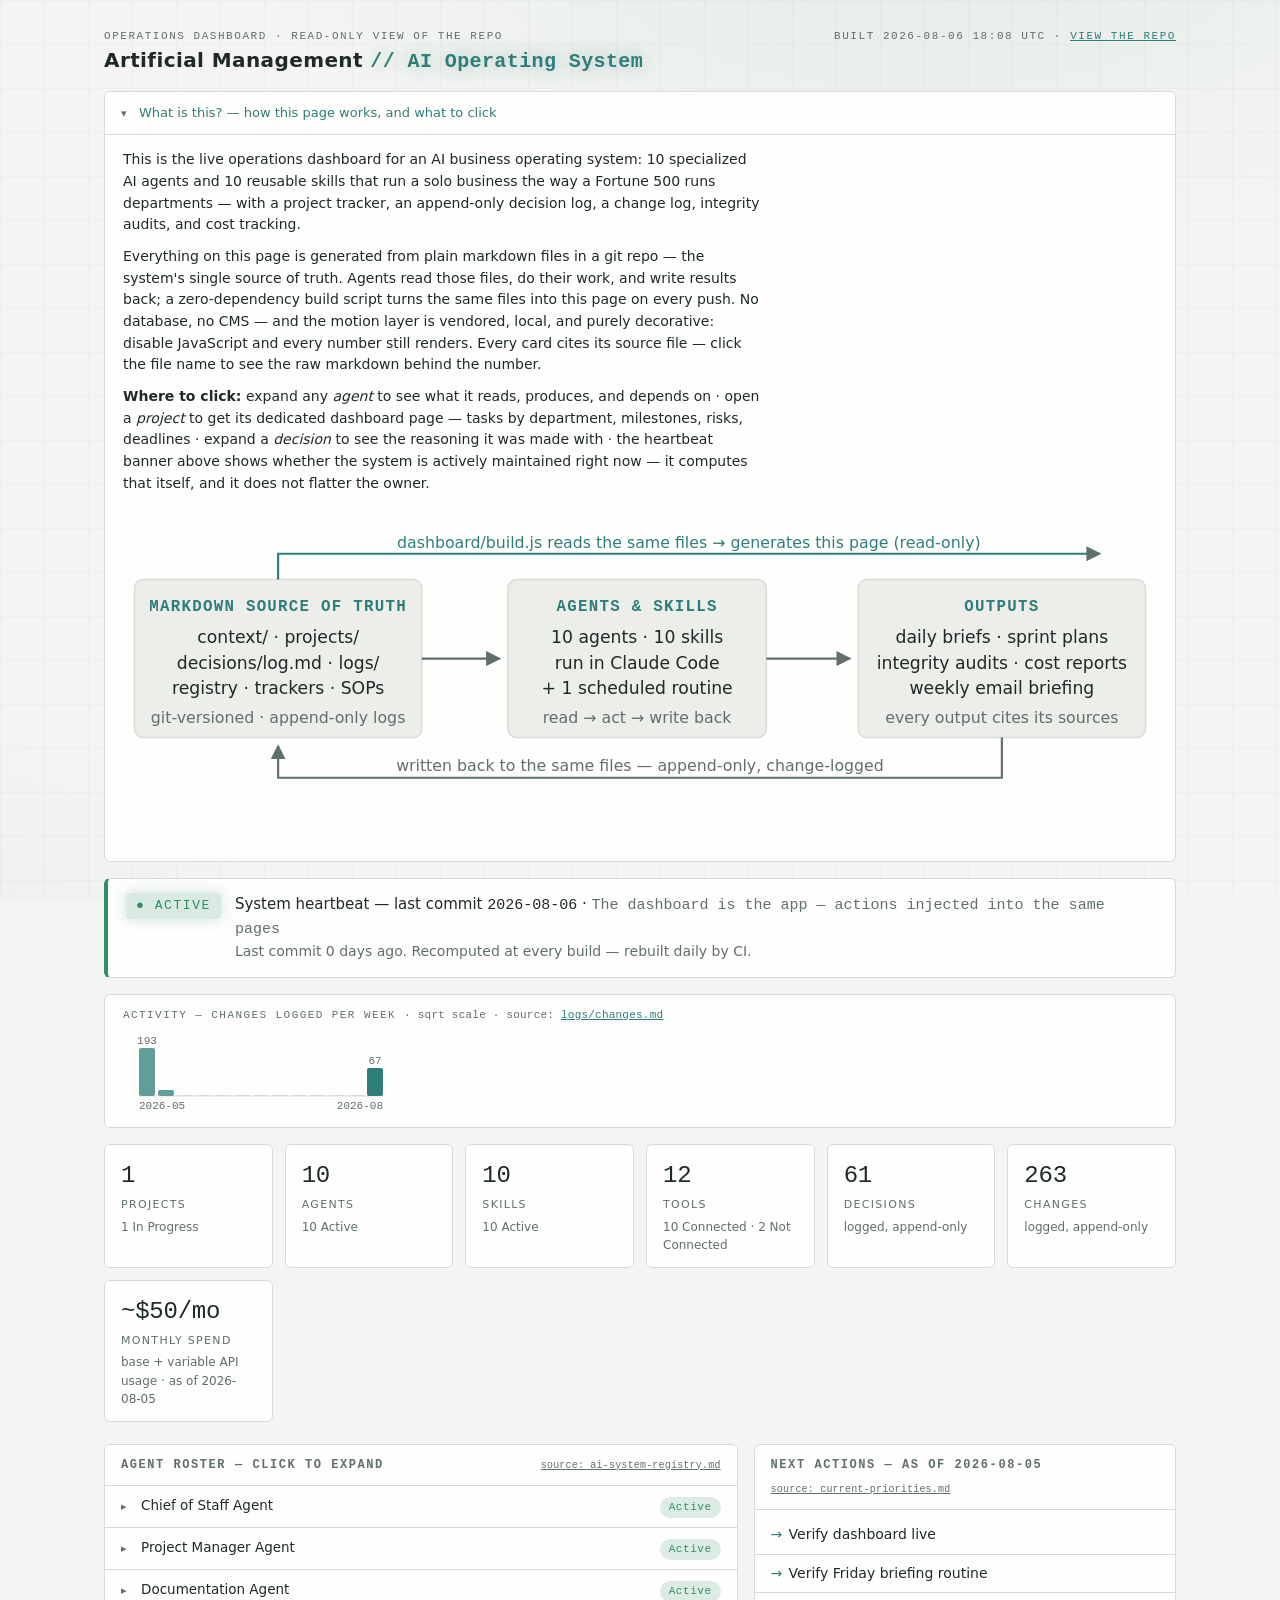
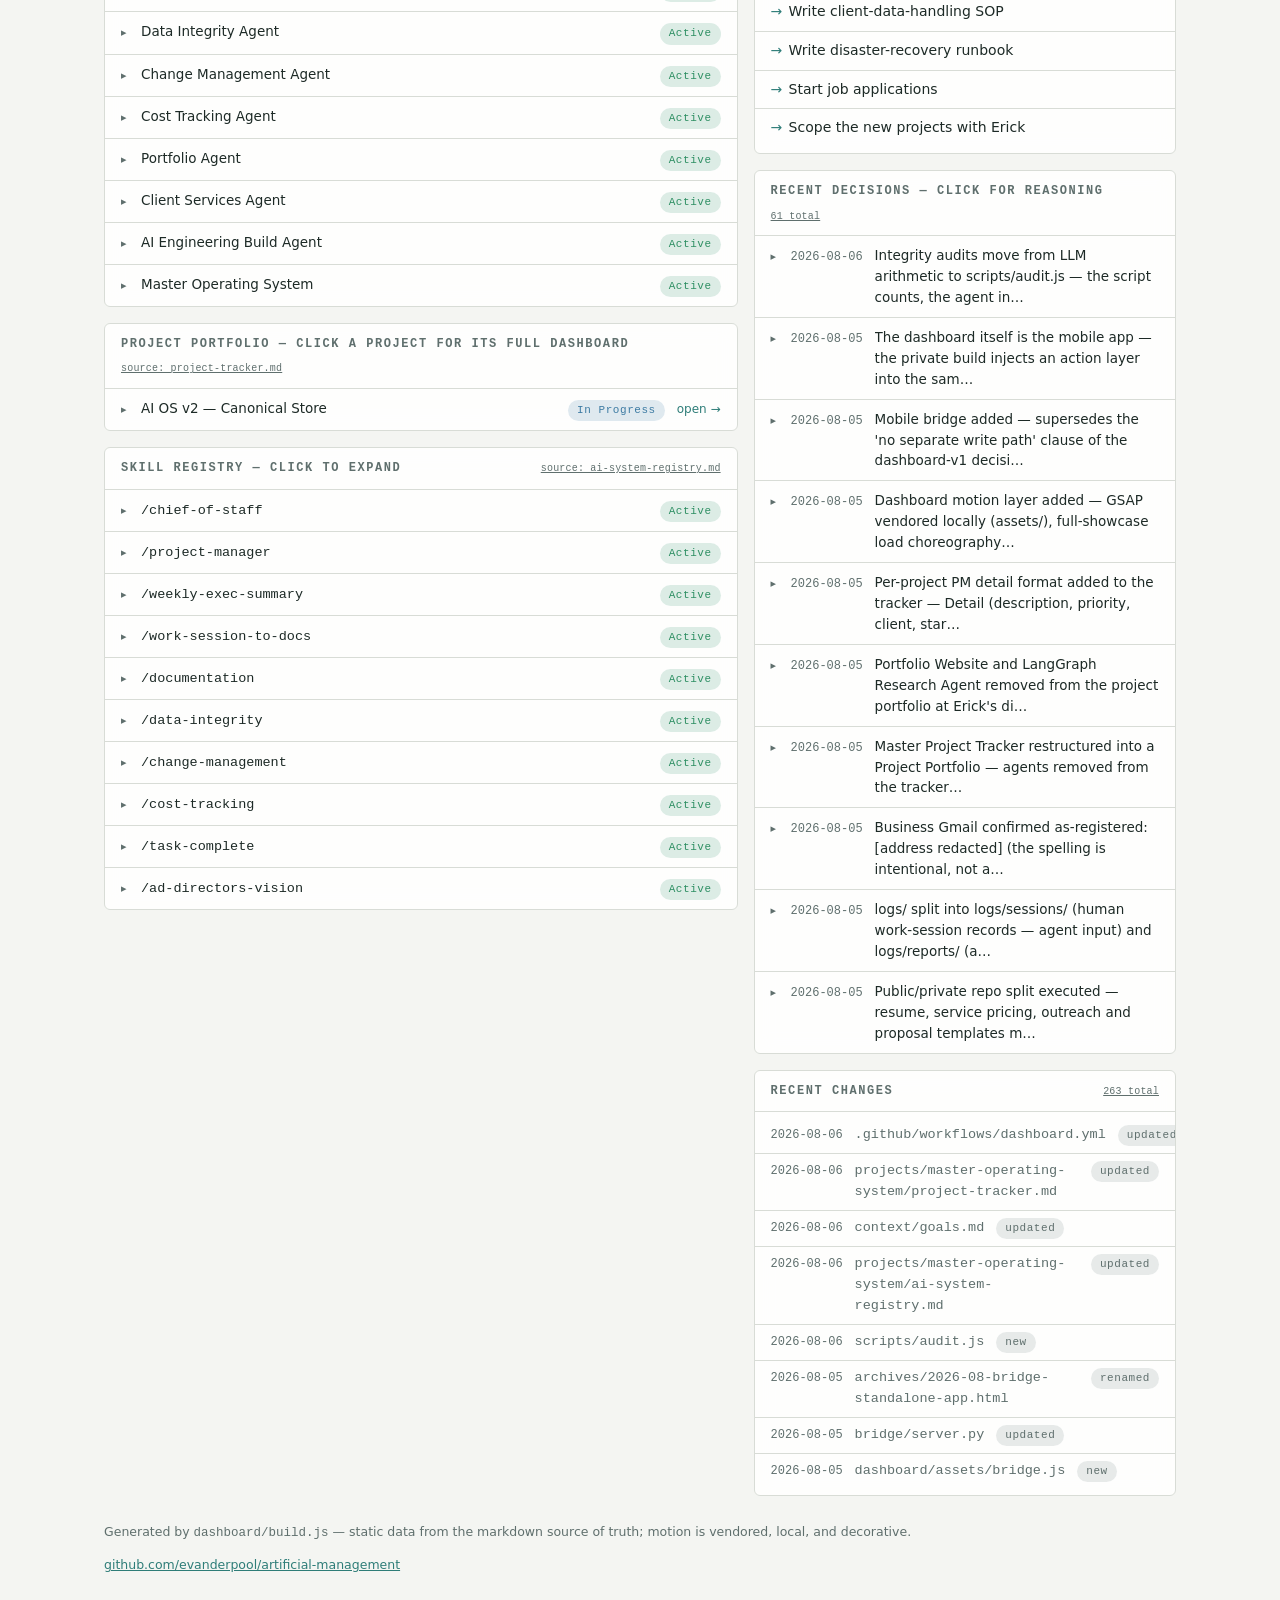
==== dashboard/index.html @ 1d64dbdc "audit.js — deterministic integrity checks; registers task-complete skill Ten cross-file checks repla" ====
<!doctype html>
<html lang="en">
<head>
<meta charset="utf-8">
<meta name="viewport" content="width=device-width, initial-scale=1">
<title>Artificial Management — Ops Dashboard</title>
<style>
:root{
  --ink:#0e1418; --panel:#151d23; --panel-2:#1a242b; --line:#243139;
  --text:#e7eceb; --dim:#8ca1a3; --accent:#56a8a2;
  --good:#53b788; --warn:#d9a441; --crit:#d96459; --info:#6fa8c9;
}
@media (prefers-color-scheme: light){
  :root{ --ink:#f4f5f2; --panel:#ffffff; --panel-2:#eceeea; --line:#d8dcd6;
    --text:#1d2a26; --dim:#5f6f6d; --accent:#2e7d78;
    --good:#2e8f63; --warn:#8a6410; --crit:#a53d33; --info:#3d7ba3; }
}
:root[data-theme="dark"]{ --ink:#0e1418; --panel:#151d23; --panel-2:#1a242b; --line:#243139;
  --text:#e7eceb; --dim:#8ca1a3; --accent:#56a8a2;
  --good:#53b788; --warn:#d9a441; --crit:#d96459; --info:#6fa8c9; }
:root[data-theme="light"]{ --ink:#f4f5f2; --panel:#ffffff; --panel-2:#eceeea; --line:#d8dcd6;
  --text:#1d2a26; --dim:#5f6f6d; --accent:#2e7d78;
  --good:#2e8f63; --warn:#8a6410; --crit:#a53d33; --info:#3d7ba3; }
*{box-sizing:border-box}
body{margin:0;background:var(--ink);color:var(--text);
  font:15px/1.55 "Segoe UI",system-ui,-apple-system,sans-serif;}
.mono,.num,.pill,.eyebrow,th,h1 .co{font-family:"Cascadia Code","SF Mono",Consolas,ui-monospace,monospace}
.num{font-variant-numeric:tabular-nums}
.wrap{max-width:1120px;margin:0 auto;padding:28px 24px 64px}
header{display:flex;justify-content:space-between;align-items:baseline;gap:16px;flex-wrap:wrap;margin-bottom:14px}
h1{font-size:20px;margin:0;letter-spacing:.02em}
h1 .co{color:var(--accent)}
.eyebrow{font-size:11px;text-transform:uppercase;letter-spacing:.14em;color:var(--dim)}
a{color:var(--accent)}
/* explainer */
.explainer{border:1px solid var(--line);background:var(--panel);border-radius:6px;margin-bottom:16px}
.explainer summary{cursor:pointer;padding:11px 16px;font-size:13px;color:var(--accent);list-style:none;display:flex;align-items:center;gap:10px}
.explainer summary::-webkit-details-marker{display:none}
.explainer[open] summary{border-bottom:1px solid var(--line)}
.explainer .x-body{padding:14px 18px;font-size:14px;color:var(--text);max-width:76ch}
.explainer .x-body p{margin:0 0 10px}
.explainer .arch{padding:6px 18px 16px;overflow-x:auto}
/* heartbeat */
.heartbeat{display:flex;gap:14px;align-items:flex-start;border:1px solid var(--line);
  border-left:4px solid var(--accent);background:var(--panel);border-radius:6px;
  padding:14px 18px;margin-bottom:16px}
.heartbeat.crit{border-left-color:var(--crit)}
.heartbeat.warn{border-left-color:var(--warn)}
.heartbeat.good{border-left-color:var(--good)}
.hb-label{font-family:"Cascadia Code",Consolas,ui-monospace,monospace;font-size:13px;
  letter-spacing:.12em;padding:3px 10px;border-radius:4px;white-space:nowrap}
.crit .hb-label{background:color-mix(in srgb,var(--crit) 18%,transparent);color:var(--crit)}
.warn .hb-label{background:color-mix(in srgb,var(--warn) 18%,transparent);color:var(--warn)}
.good .hb-label{background:color-mix(in srgb,var(--good) 18%,transparent);color:var(--good)}
.hb-detail{color:var(--dim);font-size:14px}
/* activity */
.activity{border:1px solid var(--line);background:var(--panel);border-radius:6px;padding:12px 18px 8px;margin-bottom:16px;overflow-x:auto}
.activity .a-title{font-size:11px;text-transform:uppercase;letter-spacing:.13em;color:var(--dim);
  font-family:"Cascadia Code",Consolas,ui-monospace,monospace;margin-bottom:8px}
.bar{fill:var(--accent);opacity:.75}
.bar:hover{opacity:1}
.bar-end{fill:var(--accent);opacity:1}
.bar-zero{fill:var(--line)}
.a-src{text-transform:none;letter-spacing:.02em}
.baseline{stroke:var(--line);stroke-width:1}
.bar-label{fill:var(--dim);font:11px "Cascadia Code",Consolas,ui-monospace,monospace;text-anchor:middle;font-variant-numeric:tabular-nums}
.axis-label{fill:var(--dim);font:11px "Cascadia Code",Consolas,ui-monospace,monospace}
/* arch diagram */
.node rect{fill:var(--panel-2);stroke:var(--line)}
.node-title{fill:var(--accent);font:600 11px "Cascadia Code",Consolas,ui-monospace,monospace;letter-spacing:.08em}
.node-body{fill:var(--text);font:12px "Segoe UI",system-ui,sans-serif}
.node-dim{fill:var(--dim);font:11px "Segoe UI",system-ui,sans-serif}
.node-accent{fill:var(--accent);font:11px "Segoe UI",system-ui,sans-serif}
.arrow{stroke:var(--dim);stroke-width:1.5}
.arrow-accent{stroke:var(--accent)}
.arrow-head{fill:var(--dim)}
/* metrics */
.metrics{display:grid;grid-template-columns:repeat(auto-fit,minmax(150px,1fr));gap:12px;margin-bottom:22px}
.metric{background:var(--panel);border:1px solid var(--line);border-radius:6px;padding:12px 16px}
.metric .v{font-family:"Cascadia Code",Consolas,ui-monospace,monospace;font-size:24px;
  font-variant-numeric:tabular-nums;letter-spacing:-.01em}
.metric .k{font-size:11px;text-transform:uppercase;letter-spacing:.12em;color:var(--dim);margin-top:2px}
.metric .s{font-size:12px;color:var(--dim);margin-top:4px}
/* layout */
.grid{display:grid;grid-template-columns:minmax(0,3fr) minmax(0,2fr);gap:16px;align-items:start}
@media (max-width:860px){.grid{grid-template-columns:1fr}}
.card{background:var(--panel);border:1px solid var(--line);border-radius:6px;overflow:hidden}
.card h2{font-size:12px;margin:0;padding:11px 16px;border-bottom:1px solid var(--line);
  text-transform:uppercase;letter-spacing:.13em;color:var(--dim);
  font-family:"Cascadia Code",Consolas,ui-monospace,monospace;font-weight:600;
  display:flex;justify-content:space-between;gap:8px;flex-wrap:wrap;align-items:baseline}
.card h2 small{letter-spacing:.02em;text-transform:none;font-weight:400}
.card h2 small a{color:var(--dim)}
.card h2 small a:hover{color:var(--accent)}
.card .scroll{overflow-x:auto}
table{border-collapse:collapse;width:100%;font-size:13.5px}
th{font-size:10.5px;text-transform:uppercase;letter-spacing:.1em;color:var(--dim);
  text-align:left;font-weight:600;padding:8px 16px;border-bottom:1px solid var(--line)}
td{padding:8px 16px;border-bottom:1px solid var(--line);vertical-align:top}
tr:last-child td{border-bottom:none}
tbody tr:nth-child(odd){background:color-mix(in srgb,var(--panel-2) 55%,transparent)}
.dim{color:var(--dim)}
.pill{display:inline-block;font-size:11px;letter-spacing:.05em;padding:2px 9px;border-radius:99px;white-space:nowrap}
.pill-good{background:color-mix(in srgb,var(--good) 16%,transparent);color:var(--good)}
.pill-warn{background:color-mix(in srgb,var(--warn) 16%,transparent);color:var(--warn)}
.pill-crit{background:color-mix(in srgb,var(--crit) 16%,transparent);color:var(--crit)}
.pill-info{background:color-mix(in srgb,var(--info) 16%,transparent);color:var(--info)}
.pill-muted{background:color-mix(in srgb,var(--dim) 14%,transparent);color:var(--dim)}
/* expandable rows */
details.row{border-bottom:1px solid var(--line)}
details.row:last-child{border-bottom:none}
details.row summary{cursor:pointer;display:flex;align-items:baseline;gap:12px;
  padding:9px 16px;list-style:none;font-size:13.5px}
details.row summary::-webkit-details-marker{display:none}
details.row summary:hover{background:color-mix(in srgb,var(--panel-2) 70%,transparent)}
details.row summary:focus-visible,.explainer summary:focus-visible{outline:2px solid var(--accent);outline-offset:-2px}
@media (max-width:520px){
  details.row summary{flex-wrap:wrap}
  .row-name{white-space:normal}
  table{min-width:560px}
}
/* phone layout — the same page, sized for a hand */
html{overflow-x:hidden}
@media (max-width:640px){
  .wrap{padding:16px 12px 48px}
  h1{font-size:17px}
  header{margin-bottom:10px}
  .metrics{grid-template-columns:repeat(auto-fit,minmax(124px,1fr));gap:10px}
  .metric{padding:10px 12px}
  .metric .v{font-size:20px}
  .grid{gap:12px}
  .explainer .x-body{padding:12px 14px;font-size:13.5px}
  .explainer .arch{max-width:100%;padding:6px 12px 14px}
  .activity{max-width:100%;padding:10px 12px 6px}
  a.row-link{flex-wrap:wrap}
  a.row-link .go{margin-left:auto}
  .card h2{padding:10px 14px;font-size:11px}
  .row-body{padding:4px 14px 12px 28px}
  ul.feed li,ul.next li{padding-left:14px;padding-right:14px}
  ul.next li{padding-left:30px}
}
.chev{flex:none;width:8px;color:var(--dim)}
.chev::before{content:"▸";font-size:11px}
details[open]>summary .chev::before{content:"▾"}
.row-name{flex:1;min-width:0;white-space:nowrap;overflow:hidden;text-overflow:ellipsis}
.row-wrap{white-space:normal}
.row-body{padding:4px 16px 14px 36px;font-size:13.5px;background:color-mix(in srgb,var(--panel-2) 45%,transparent)}
.row-body p{margin:6px 0 10px;max-width:72ch}
.kv{display:flex;flex-direction:column;gap:6px}
.kv .k{display:inline-block;min-width:96px;color:var(--dim);font-size:10.5px;
  text-transform:uppercase;letter-spacing:.1em;
  font-family:"Cascadia Code",Consolas,ui-monospace,monospace}
.kv>div{display:flex;gap:8px;align-items:baseline}
.kv span:last-child{color:var(--text)}
.task-group{margin-bottom:8px}
.task-owner{font-size:10.5px;text-transform:uppercase;letter-spacing:.1em;color:var(--accent);
  font-family:"Cascadia Code",Consolas,ui-monospace,monospace;margin:6px 0 4px}
.task-line{display:flex;justify-content:space-between;gap:10px;align-items:baseline;
  padding:3px 0;font-size:13px;border-bottom:1px dashed color-mix(in srgb,var(--line) 60%,transparent)}
.task-line:last-child{border-bottom:none}
.progress{display:inline-block;width:120px;height:6px;border-radius:3px;vertical-align:middle;
  background:color-mix(in srgb,var(--dim) 18%,transparent);overflow:hidden}
.progress.mini{width:56px;height:5px;flex:none}
.progress-fill{display:block;height:100%;background:var(--accent);border-radius:3px}
.overdue{color:var(--crit)}
ul.risk-list{margin:4px 0 0;padding-left:18px;font-size:13px}
ul.risk-list li{margin-bottom:3px;color:var(--text)}
a.row-link{display:flex;align-items:baseline;gap:12px;padding:9px 16px;font-size:13.5px;
  color:var(--text);text-decoration:none;border-bottom:1px solid var(--line)}
a.row-link:last-of-type{border-bottom:none}
a.row-link:hover{background:color-mix(in srgb,var(--panel-2) 70%,transparent)}
a.row-link:focus-visible{outline:2px solid var(--accent);outline-offset:-2px}
a.row-link .go{color:var(--accent);font-size:12px;white-space:nowrap}
.row-links{margin-top:10px;font-size:12.5px}
.row-links a{font-family:"Cascadia Code",Consolas,ui-monospace,monospace;font-size:12px}
ul.feed{list-style:none;margin:0;padding:6px 0}
ul.feed li{display:flex;gap:12px;align-items:baseline;padding:7px 16px;font-size:13.5px;border-bottom:1px solid var(--line)}
ul.feed li:last-child{border-bottom:none}
ul.feed .num{color:var(--dim);font-size:12px;white-space:nowrap}
details.row .num{color:var(--dim);font-size:12px;white-space:nowrap}
ul.next{list-style:none;margin:0;padding:6px 0}
ul.next li{padding:8px 16px 8px 34px;position:relative;font-size:14px;border-bottom:1px solid var(--line)}
ul.next li:last-child{border-bottom:none}
ul.next li::before{content:"→";position:absolute;left:16px;color:var(--accent)}
.col{display:flex;flex-direction:column;gap:16px;min-width:0}
footer{margin-top:26px;color:var(--dim);font-size:12.5px;display:flex;justify-content:space-between;gap:12px;flex-wrap:wrap}
/* showcase layer */
body{background-image:
  radial-gradient(1100px 520px at 72% -8%, color-mix(in srgb,var(--accent) 8%,transparent), transparent 62%),
  radial-gradient(800px 420px at -10% 108%, color-mix(in srgb,var(--info) 5%,transparent), transparent 60%),
  linear-gradient(color-mix(in srgb,var(--line) 24%,transparent) 1px, transparent 1px),
  linear-gradient(90deg, color-mix(in srgb,var(--line) 24%,transparent) 1px, transparent 1px);
  background-size:auto,auto,44px 44px,44px 44px;
  background-attachment:fixed}
.card,.metric,.heartbeat,.activity,.explainer{
  background:color-mix(in srgb,var(--panel) 86%,transparent);
  backdrop-filter:blur(9px);-webkit-backdrop-filter:blur(9px)}
h1 .co{text-shadow:0 0 18px color-mix(in srgb,var(--accent) 45%,transparent)}
.hb-label{box-shadow:0 0 14px color-mix(in srgb,currentColor 25%,transparent)}
.progress-fill{background:linear-gradient(90deg,var(--accent),color-mix(in srgb,var(--accent) 55%,var(--info)));
  box-shadow:0 0 8px color-mix(in srgb,var(--accent) 40%,transparent)}
@view-transition{navigation:auto}
::view-transition-old(root){animation-duration:.22s}
::view-transition-new(root){animation-duration:.32s}
@media (prefers-reduced-motion: no-preference){
  .heartbeat.good .hb-label{animation:pulse 2.4s ease-in-out infinite}
  @keyframes pulse{50%{opacity:.55}}
  .card,.metric{transition:transform .25s ease,box-shadow .25s ease,border-color .25s ease}
  .card:hover,.metric:hover{transform:translateY(-2px);border-color:color-mix(in srgb,var(--accent) 45%,var(--line));
    box-shadow:0 10px 34px -14px color-mix(in srgb,var(--accent) 45%,transparent)}
  a.row-link,details.row summary{transition:background .2s ease}
  a.row-link .go{transition:transform .2s ease}
  a.row-link:hover .go{transform:translateX(4px)}
  .pill{transition:box-shadow .25s ease}
  .pill-good:hover,.pill-crit:hover,.pill-warn:hover{box-shadow:0 0 10px color-mix(in srgb,currentColor 35%,transparent)}
}
@media (prefers-reduced-motion: reduce){
  ::view-transition-old(root),::view-transition-new(root){animation:none}
}

</style>
</head>
<body>
<main class="wrap">


<header>
  <div>
    <div class="eyebrow">Operations Dashboard · read-only view of the repo</div>
    <h1>Artificial Management <span class="co">// AI Operating System</span></h1>
  </div>
  <div class="eyebrow num">built 2026-08-06 18:08 UTC · <a href="https://github.com/evanderpool/artificial-management">view the repo</a></div>
</header>

<details class="explainer" open>
  <summary><span class="chev"></span>What is this? — how this page works, and what to click</summary>
  <div class="x-body">
    <p>This is the live operations dashboard for an AI business operating system:
    10 specialized AI agents and 10 reusable skills that run a solo
    business the way a Fortune 500 runs departments — with a project tracker, an
    append-only decision log, a change log, integrity audits, and cost tracking.</p>
    <p>Everything on this page is generated from plain markdown files in a git repo —
    the system's single source of truth. Agents read those files, do their work, and
    write results back; a zero-dependency build script turns the same files into this
    page on every push. No database, no CMS — and the motion layer is vendored,
    local, and purely decorative: disable JavaScript and every number still renders.
    Every card cites its source file — click the file name to see the raw markdown
    behind the number.</p>
    <p><strong>Where to click:</strong> expand any <em>agent</em> to see what it reads, produces, and
    depends on · open a <em>project</em> to get its dedicated dashboard page — tasks by department, milestones, risks, deadlines · expand a <em>decision</em> to see the reasoning it was made with · the
    heartbeat banner above shows whether the system is actively maintained right now —
    it computes that itself, and it does not flatter the owner.</p>
  </div>
  <div class="arch"><svg viewBox="0 -8 720 218" width="100%" style="min-width:640px" role="img"
  aria-label="Architecture: markdown source of truth is read by agents and skills, whose outputs are written back append-only; this dashboard is generated read-only from the same files.">
  <defs>
    <marker id="arr" viewBox="0 0 8 8" refX="7" refY="4" markerWidth="7" markerHeight="7" orient="auto">
      <path d="M0,0 L8,4 L0,8 z" class="arrow-head"/>
    </marker>
  </defs>
  <g class="node">
    <rect x="8" y="30" width="200" height="110" rx="6"/>
    <text x="108" y="52" text-anchor="middle" class="node-title">MARKDOWN SOURCE OF TRUTH</text>
    <text x="108" y="74" text-anchor="middle" class="node-body">context/ · projects/</text>
    <text x="108" y="92" text-anchor="middle" class="node-body">decisions/log.md · logs/</text>
    <text x="108" y="110" text-anchor="middle" class="node-body">registry · trackers · SOPs</text>
    <text x="108" y="130" text-anchor="middle" class="node-dim">git-versioned · append-only logs</text>
  </g>
  <g class="node">
    <rect x="268" y="30" width="180" height="110" rx="6"/>
    <text x="358" y="52" text-anchor="middle" class="node-title">AGENTS &amp; SKILLS</text>
    <text x="358" y="74" text-anchor="middle" class="node-body">10 agents · 10 skills</text>
    <text x="358" y="92" text-anchor="middle" class="node-body">run in Claude Code</text>
    <text x="358" y="110" text-anchor="middle" class="node-body">+ 1 scheduled routine</text>
    <text x="358" y="130" text-anchor="middle" class="node-dim">read → act → write back</text>
  </g>
  <g class="node">
    <rect x="512" y="30" width="200" height="110" rx="6"/>
    <text x="612" y="52" text-anchor="middle" class="node-title">OUTPUTS</text>
    <text x="612" y="74" text-anchor="middle" class="node-body">daily briefs · sprint plans</text>
    <text x="612" y="92" text-anchor="middle" class="node-body">integrity audits · cost reports</text>
    <text x="612" y="110" text-anchor="middle" class="node-body">weekly email briefing</text>
    <text x="612" y="130" text-anchor="middle" class="node-dim">every output cites its sources</text>
  </g>
  <line x1="208" y1="85" x2="262" y2="85" class="arrow" marker-end="url(#arr)"/>
  <line x1="448" y1="85" x2="506" y2="85" class="arrow" marker-end="url(#arr)"/>
  <path d="M 612 140 L 612 168 L 108 168 L 108 146" class="arrow" fill="none" marker-end="url(#arr)"/>
  <text x="360" y="163" text-anchor="middle" class="node-dim">written back to the same files — append-only, change-logged</text>
  <path d="M 108 30 L 108 12 L 680 12" class="arrow arrow-accent" fill="none" marker-end="url(#arr)"/>
  <text x="394" y="8" text-anchor="middle" class="node-accent">dashboard/build.js reads the same files → generates this page (read-only)</text>
</svg></div>
</details>

<div class="heartbeat good">
  <span class="hb-label">● ACTIVE</span>
  <div>
    <div>System heartbeat — last commit <span class="num">2026-08-06</span> · <span class="mono dim">The dashboard is the app — actions injected into the same pages</span></div>
    <div class="hb-detail">Last commit 0 days ago. Recomputed at every build — rebuilt daily by CI.</div>
  </div>
</div>

<div class="activity">
  <div class="a-title">Activity — changes logged per week <span class="a-src">· sqrt scale · source: <a href="https://github.com/evanderpool/artificial-management/blob/main/logs/changes.md" target="_blank" rel="noopener">logs/changes.md</a></span></div>
  <svg viewBox="0 0 276 80" width="276" height="80" role="img"
    aria-label="Changes logged per week, 2026-05 to 2026-08: peak 193 in week of 2026-05-11, 10 quiet weeks, 67 this week. Square-root scale.">
    <line x1="16" y1="64" x2="260" y2="64" class="baseline"/>
    <rect x="16" y="16" width="16" height="48" rx="2"
        class="bar"><title>Week of 2026-05-11: 193 changes logged</title></rect><text x="24" y="12" class="bar-label">193</text>
<rect x="35" y="58" width="16" height="6" rx="2"
        class="bar"><title>Week of 2026-05-18: 3 changes logged</title></rect>
<rect x="54" y="63" width="16" height="1" class="bar-zero"><title>Week of 2026-05-25: no changes logged</title></rect>
<rect x="73" y="63" width="16" height="1" class="bar-zero"><title>Week of 2026-06-01: no changes logged</title></rect>
<rect x="92" y="63" width="16" height="1" class="bar-zero"><title>Week of 2026-06-08: no changes logged</title></rect>
<rect x="111" y="63" width="16" height="1" class="bar-zero"><title>Week of 2026-06-15: no changes logged</title></rect>
<rect x="130" y="63" width="16" height="1" class="bar-zero"><title>Week of 2026-06-22: no changes logged</title></rect>
<rect x="149" y="63" width="16" height="1" class="bar-zero"><title>Week of 2026-06-29: no changes logged</title></rect>
<rect x="168" y="63" width="16" height="1" class="bar-zero"><title>Week of 2026-07-06: no changes logged</title></rect>
<rect x="187" y="63" width="16" height="1" class="bar-zero"><title>Week of 2026-07-13: no changes logged</title></rect>
<rect x="206" y="63" width="16" height="1" class="bar-zero"><title>Week of 2026-07-20: no changes logged</title></rect>
<rect x="225" y="63" width="16" height="1" class="bar-zero"><title>Week of 2026-07-27: no changes logged</title></rect>
<rect x="244" y="36" width="16" height="28" rx="2"
        class="bar bar-end"><title>Week of 2026-08-03: 67 changes logged</title></rect><text x="252" y="32" class="bar-label">67</text>
    <text x="16" y="77" class="axis-label">2026-05</text>
    <text x="260" y="77" class="axis-label" text-anchor="end">2026-08</text>
  </svg>
</div>

<div class="metrics">
  <div class="metric"><div class="v">1</div><div class="k">Projects</div><div class="s">1 In Progress</div></div>
  <div class="metric"><div class="v">10</div><div class="k">Agents</div><div class="s">10 Active</div></div>
  <div class="metric"><div class="v">10</div><div class="k">Skills</div><div class="s">10 Active</div></div>
  <div class="metric"><div class="v">12</div><div class="k">Tools</div><div class="s">10 Connected · 2 Not Connected</div></div>
  <div class="metric"><div class="v">61</div><div class="k">Decisions</div><div class="s">logged, append-only</div></div>
  <div class="metric"><div class="v">263</div><div class="k">Changes</div><div class="s">logged, append-only</div></div>
  <div class="metric"><div class="v">~$50/mo</div><div class="k">Monthly spend</div><div class="s">base + variable API usage · as of 2026-08-05</div></div>
</div>

<div class="grid">
  <div class="col">
    <div class="card">
      <h2>Agent roster — click to expand <small><a href="https://github.com/evanderpool/artificial-management/blob/main/projects/master-operating-system/ai-system-registry.md" target="_blank" rel="noopener">source: ai-system-registry.md</a></small></h2>
<details class="row">
  <summary><span class="chev"></span><span class="row-name">Chief of Staff Agent</span><span class="pill pill-good">Active</span></summary>
  <div class="row-body">
    <p>Synthesizes project status, priorities, and decisions into executive summaries and next-action directives</p>
    <div class="kv">
      <div><span class="k">Reads</span><span>All project READMEs, change log, decision log, session logs, priorities</span></div>
      <div><span class="k">Produces</span><span>Daily brief, weekly summary, next-action list, blocker report</span></div>
      <div><span class="k">Depends on</span><span>Project Manager Agent, Documentation Agent</span></div>
    </div>
    <div class="row-links"><a href="https://github.com/evanderpool/artificial-management/blob/main/projects/chief-of-staff-agent/spec.md" target="_blank" rel="noopener">spec: projects/chief-of-staff-agent/spec.md</a></div>
  </div>
</details>
<details class="row">
  <summary><span class="chev"></span><span class="row-name">Project Manager Agent</span><span class="pill pill-good">Active</span></summary>
  <div class="row-body">
    <p>Tracks all workstreams, tasks, deadlines, and blockers across all registered projects and produces weekly sprint plans</p>
    <div class="kv">
      <div><span class="k">Reads</span><span>goals.md, current-priorities.md, all project READMEs, change log</span></div>
      <div><span class="k">Produces</span><span>Sprint plan, status report, deadline risk report, blocker escalation</span></div>
      <div><span class="k">Depends on</span><span>Chief of Staff Agent, all project READMEs</span></div>
    </div>
    <div class="row-links"><a href="https://github.com/evanderpool/artificial-management/blob/main/projects/project-manager-agent/spec.md" target="_blank" rel="noopener">spec: projects/project-manager-agent/spec.md</a></div>
  </div>
</details>
<details class="row">
  <summary><span class="chev"></span><span class="row-name">Documentation Agent</span><span class="pill pill-good">Active</span></summary>
  <div class="row-body">
    <p>Converts work sessions, decisions, and build events into clean structured documentation automatically</p>
    <div class="kv">
      <div><span class="k">Reads</span><span>Session notes, change log, decision log, project READMEs, templates</span></div>
      <div><span class="k">Produces</span><span>Session summaries, updated READMEs, change log entries, SOP drafts, case studies</span></div>
      <div><span class="k">Depends on</span><span>work-session-to-docs skill, Data Integrity Agent</span></div>
    </div>
    <div class="row-links"><a href="https://github.com/evanderpool/artificial-management/blob/main/projects/documentation-agent/spec.md" target="_blank" rel="noopener">spec: projects/documentation-agent/spec.md</a></div>
  </div>
</details>
<details class="row">
  <summary><span class="chev"></span><span class="row-name">Data Integrity Agent</span><span class="pill pill-good">Active</span></summary>
  <div class="row-body">
    <p>Validates consistency across all system documents, flags conflicts and outdated info, maintains system trustworthiness</p>
    <div class="kv">
      <div><span class="k">Reads</span><span>All context files, all project READMEs, all agent specs, decision log, change log</span></div>
      <div><span class="k">Produces</span><span>Inconsistency report, missing fields report, outdated info flags, confidence scores</span></div>
      <div><span class="k">Depends on</span><span>All context files, Documentation Agent</span></div>
    </div>
    <div class="row-links"><a href="https://github.com/evanderpool/artificial-management/blob/main/projects/data-integrity-agent/spec.md" target="_blank" rel="noopener">spec: projects/data-integrity-agent/spec.md</a></div>
  </div>
</details>
<details class="row">
  <summary><span class="chev"></span><span class="row-name">Change Management Agent</span><span class="pill pill-good">Active</span></summary>
  <div class="row-body">
    <p>Tracks everything that changes inside Artificial Management — what changed, when, and why</p>
    <div class="kv">
      <div><span class="k">Reads</span><span>System changes, updated files, new workflows, modified prompts</span></div>
      <div><span class="k">Produces</span><span>Change log entries, version diff summaries, rollback docs, outdated reference flags</span></div>
      <div><span class="k">Depends on</span><span>logs/changes.md</span></div>
    </div>
    <div class="row-links"><a href="https://github.com/evanderpool/artificial-management/blob/main/projects/change-management-agent/spec.md" target="_blank" rel="noopener">spec: projects/change-management-agent/spec.md</a></div>
  </div>
</details>
<details class="row">
  <summary><span class="chev"></span><span class="row-name">Cost Tracking Agent</span><span class="pill pill-good">Active</span></summary>
  <div class="row-body">
    <p>Tracks all tools, APIs, subscriptions, and compute costs for Artificial Management</p>
    <div class="kv">
      <div><span class="k">Reads</span><span>Tool subscriptions, API costs, software licenses, storage costs</span></div>
      <div><span class="k">Produces</span><span>Monthly spend summary, cost change alerts, waste flags, pricing recommendations</span></div>
      <div><span class="k">Depends on</span><span>External billing data</span></div>
    </div>
    <div class="row-links"><a href="https://github.com/evanderpool/artificial-management/blob/main/projects/cost-tracking-agent/spec.md" target="_blank" rel="noopener">spec: projects/cost-tracking-agent/spec.md</a></div>
  </div>
</details>
<details class="row">
  <summary><span class="chev"></span><span class="row-name">Portfolio Agent</span><span class="pill pill-good">Active</span></summary>
  <div class="row-body">
    <p>Converts every technical project and workflow into job-search and client-facing proof</p>
    <div class="kv">
      <div><span class="k">Reads</span><span>Completed tasks, agent specs, automation workflows, business outcomes</span></div>
      <div><span class="k">Produces</span><span>Resume bullets, case studies, LinkedIn posts, GitHub READMEs, interview stories</span></div>
      <div><span class="k">Depends on</span><span>All project deliverables</span></div>
    </div>
    <div class="row-links"><a href="https://github.com/evanderpool/artificial-management/blob/main/projects/portfolio-agent/spec.md" target="_blank" rel="noopener">spec: projects/portfolio-agent/spec.md</a></div>
  </div>
</details>
<details class="row">
  <summary><span class="chev"></span><span class="row-name">Client Services Agent</span><span class="pill pill-good">Active</span></summary>
  <div class="row-body">
    <p>Packages Artificial Management's capabilities into marketable service offers for SMB clients</p>
    <div class="kv">
      <div><span class="k">Reads</span><span>Services list, market feedback, portfolio work, pain points, pricing logic</span></div>
      <div><span class="k">Produces</span><span>Service packages (4 tiers), discovery call script, proposal template, outreach templates (6), client onboarding SOP</span></div>
      <div><span class="k">Depends on</span><span>Portfolio Agent</span></div>
    </div>
    <div class="row-links"><a href="https://github.com/evanderpool/artificial-management/blob/main/projects/client-services-agent/spec.md" target="_blank" rel="noopener">spec: projects/client-services-agent/spec.md</a></div>
  </div>
</details>
<details class="row">
  <summary><span class="chev"></span><span class="row-name">AI Engineering Build Agent</span><span class="pill pill-good">Active</span></summary>
  <div class="row-body">
    <p>Designs and implements the technical architecture of the Artificial Management AI system</p>
    <div class="kv">
      <div><span class="k">Reads</span><span>Business requirements, agent specs, data flows, tool constraints</span></div>
      <div><span class="k">Produces</span><span>Architecture diagrams, tool selection rationale, database schemas, workflow specs</span></div>
      <div><span class="k">Depends on</span><span>All agent specs</span></div>
    </div>
    <div class="row-links"><a href="https://github.com/evanderpool/artificial-management/blob/main/projects/ai-engineering-build-agent/spec.md" target="_blank" rel="noopener">spec: projects/ai-engineering-build-agent/spec.md</a></div>
  </div>
</details>
<details class="row">
  <summary><span class="chev"></span><span class="row-name">Master Operating System</span><span class="pill pill-good">Active</span></summary>
  <div class="row-body">
    <p>The central system that connects all agents, projects, documentation, dashboards, and workflows</p>
    <div class="kv">
      <div><span class="k">Reads</span><span>All system files</span></div>
      <div><span class="k">Produces</span><span>Project tracker, AI system registry, weekly exec summary, architecture docs, ops dashboard</span></div>
      <div><span class="k">Depends on</span><span>All agents and tools</span></div>
    </div>
    
  </div>
</details>
    </div>
    <div class="card">
      <h2>Project portfolio — click a project for its full dashboard <small><a href="https://github.com/evanderpool/artificial-management/blob/main/projects/master-operating-system/project-tracker.md" target="_blank" rel="noopener">source: project-tracker.md</a></small></h2>
<a class="row-link" href="projects/ai-os-v2-canonical-store.html"><span class="chev"></span><span class="row-name">AI OS v2 — Canonical Store</span><span class="pill pill-info">In Progress</span><span class="go">open →</span></a>
    </div>
    <div class="card">
      <h2>Skill registry — click to expand <small><a href="https://github.com/evanderpool/artificial-management/blob/main/projects/master-operating-system/ai-system-registry.md" target="_blank" rel="noopener">source: ai-system-registry.md</a></small></h2>
<details class="row">
  <summary><span class="chev"></span><span class="row-name mono">/chief-of-staff</span><span class="pill pill-good">Active</span></summary>
  <div class="row-body">
    <p>Reads all project READMEs (dynamic), logs, and priorities and produces a daily brief — saved to file and displayed in chat</p>
    <div class="row-links"><a href="https://github.com/evanderpool/artificial-management/blob/main/.claude/skills/chief-of-staff/SKILL.md" target="_blank" rel="noopener">source: .claude/skills/chief-of-staff/SKILL.md</a><span class="dim">· used by Erick</span></div>
  </div>
</details>
<details class="row">
  <summary><span class="chev"></span><span class="row-name mono">/project-manager</span><span class="pill pill-good">Active</span></summary>
  <div class="row-body">
    <p>Produces sprint plans, status checks, and blocker reviews across all registered projects — 3 modes (sprint/status/blockers)</p>
    <div class="row-links"><a href="https://github.com/evanderpool/artificial-management/blob/main/.claude/skills/project-manager/SKILL.md" target="_blank" rel="noopener">source: .claude/skills/project-manager/SKILL.md</a><span class="dim">· used by Chief of Staff Agent, Erick</span></div>
  </div>
</details>
<details class="row">
  <summary><span class="chev"></span><span class="row-name mono">/weekly-exec-summary</span><span class="pill pill-good">Active</span></summary>
  <div class="row-body">
    <p>Automates producing a structured weekly executive briefing — reads all source files and fills out the weekly-exec-summary template</p>
    <div class="row-links"><a href="https://github.com/evanderpool/artificial-management/blob/main/.claude/skills/weekly-exec-summary/SKILL.md" target="_blank" rel="noopener">source: .claude/skills/weekly-exec-summary/SKILL.md</a><span class="dim">· used by Chief of Staff Agent, Erick</span></div>
  </div>
</details>
<details class="row">
  <summary><span class="chev"></span><span class="row-name mono">/work-session-to-docs</span><span class="pill pill-good">Active</span></summary>
  <div class="row-body">
    <p>Captures decisions and changes from any work session and updates all relevant docs — session log, change log, decision log, project README</p>
    <div class="row-links"><a href="https://github.com/evanderpool/artificial-management/blob/main/.claude/skills/work-session-to-docs/SKILL.md" target="_blank" rel="noopener">source: .claude/skills/work-session-to-docs/SKILL.md</a><span class="dim">· used by Documentation Agent, Erick</span></div>
  </div>
</details>
<details class="row">
  <summary><span class="chev"></span><span class="row-name mono">/documentation</span><span class="pill pill-good">Active</span></summary>
  <div class="row-body">
    <p>Converts sessions, decisions, and changes into structured documentation — 3 modes: session summary, README update, SOP draft</p>
    <div class="row-links"><a href="https://github.com/evanderpool/artificial-management/blob/main/.claude/skills/documentation/SKILL.md" target="_blank" rel="noopener">source: .claude/skills/documentation/SKILL.md</a><span class="dim">· used by Erick</span></div>
  </div>
</details>
<details class="row">
  <summary><span class="chev"></span><span class="row-name mono">/data-integrity</span><span class="pill pill-good">Active</span></summary>
  <div class="row-body">
    <p>Validates system document consistency — 3 modes: full audit, quick check, conflict resolution; confidence scoring (0–100)</p>
    <div class="row-links"><a href="https://github.com/evanderpool/artificial-management/blob/main/.claude/skills/data-integrity/SKILL.md" target="_blank" rel="noopener">source: .claude/skills/data-integrity/SKILL.md</a><span class="dim">· used by Data Integrity Agent, Erick</span></div>
  </div>
</details>
<details class="row">
  <summary><span class="chev"></span><span class="row-name mono">/change-management</span><span class="pill pill-good">Active</span></summary>
  <div class="row-body">
    <p>Logs, reviews, and flags all system changes — 3 modes: log changes (default), review (gap/orphan detection), flag [topic]</p>
    <div class="row-links"><a href="https://github.com/evanderpool/artificial-management/blob/main/.claude/skills/change-management/SKILL.md" target="_blank" rel="noopener">source: .claude/skills/change-management/SKILL.md</a><span class="dim">· used by Change Management Agent, Erick</span></div>
  </div>
</details>
<details class="row">
  <summary><span class="chev"></span><span class="row-name mono">/cost-tracking</span><span class="pill pill-good">Active</span></summary>
  <div class="row-body">
    <p>Monthly spend report and add-tool workflow — 2 modes: monthly-report (default), add-tool</p>
    <div class="row-links"><a href="https://github.com/evanderpool/artificial-management/blob/main/.claude/skills/cost-tracking/SKILL.md" target="_blank" rel="noopener">source: .claude/skills/cost-tracking/SKILL.md</a><span class="dim">· used by Cost Tracking Agent, Erick</span></div>
  </div>
</details>
<details class="row">
  <summary><span class="chev"></span><span class="row-name mono">/task-complete</span><span class="pill pill-good">Active</span></summary>
  <div class="row-body">
    <p>Cascades a completed task across all tracking files in one pass — current-priorities, project tracker, registry, project README, change log, source-of-truth map</p>
    <div class="row-links"><a href="https://github.com/evanderpool/artificial-management/blob/main/.claude/skills/task-complete/SKILL.md" target="_blank" rel="noopener">source: .claude/skills/task-complete/SKILL.md</a><span class="dim">· used by Erick</span></div>
  </div>
</details>
<details class="row">
  <summary><span class="chev"></span><span class="row-name mono">/ad-directors-vision</span><span class="pill pill-good">Active</span></summary>
  <div class="row-body">
    <p>Produces a full Director's Vision document for conversion-focused video ads — 7 sections covering brand focus, emotional arc, cinematography, scene structure, pacing, ad manager strategy, and affiliate/conversion — for TikTok, Reels, YouTube Shorts, UGC, and performance marketing content</p>
    <div class="row-links"><a href="https://github.com/evanderpool/artificial-management/blob/main/.claude/skills/ad-directors-vision/SKILL.md" target="_blank" rel="noopener">source: .claude/skills/ad-directors-vision/SKILL.md</a><span class="dim">· used by Erick</span></div>
  </div>
</details>
    </div>
  </div>
  <div class="col">



    <div class="card">
      <h2>Next actions — as of 2026-08-05 <small><a href="https://github.com/evanderpool/artificial-management/blob/main/context/current-priorities.md" target="_blank" rel="noopener">source: current-priorities.md</a></small></h2>
      
      <ul class="next">
<li>Verify dashboard live</li>
<li>Verify Friday briefing routine</li>
<li>Write client-data-handling SOP</li>
<li>Write disaster-recovery runbook</li>
<li>Start job applications</li>
<li>Scope the new projects with Erick</li>
      </ul>
    </div>
    <div class="card">
      <h2>Recent decisions — click for reasoning <small><a href="https://github.com/evanderpool/artificial-management/blob/main/decisions/log.md" target="_blank" rel="noopener">61 total</a></small></h2>
<details class="row">
  <summary><span class="chev"></span><span class="num">2026-08-06</span><span class="row-name row-wrap">Integrity audits move from LLM arithmetic to scripts/audit.js — the script counts, the agent in…</span></summary>
  <div class="row-body">
    <p>Integrity audits move from LLM arithmetic to scripts/audit.js — the script counts, the agent interprets; CI runs it report-only for now rather than blocking</p>
    <div class="kv">
      <div><span class="k">Reasoning</span><span>Mental arithmetic across ~30 documents was slow and non-reproducible (two runs could score the same file differently), which undermined the confidence score itself; a deterministic script gives identical results every run and costs no tokens. Report-only in CI first so a surprise critical finding cannot block a deploy before the check's false-positive rate is known — flipping to blocking is a one-word change</span></div>
      <div><span class="k">Context</span><span>AI OS v2 task 1 completed via mobile-bridge Proceed request; first run immediately caught the unregistered task-complete skill</span></div>
    </div>
  </div>
</details>
<details class="row">
  <summary><span class="chev"></span><span class="num">2026-08-05</span><span class="row-name row-wrap">The dashboard itself is the mobile app — the private build injects an action layer into the sam…</span></summary>
  <div class="row-body">
    <p>The dashboard itself is the mobile app — the private build injects an action layer into the same generated pages, and the bridge serves them at / (with /app redirecting there); the separate phone UI is archived</p>
    <div class="kv">
      <div><span class="k">Reasoning</span><span>Erick's video editor serves one page to desktop and phone alike; two UIs meant two designs to maintain and they had already diverged — one page with an injected action layer guarantees identical look and information everywhere, with the public build staying action-free and read-only</span></div>
      <div><span class="k">Context</span><span>dashboard/assets/bridge.js + BRIDGE branch in build.js; archives/2026-08-bridge-standalone-app.html</span></div>
    </div>
  </div>
</details>
<details class="row">
  <summary><span class="chev"></span><span class="num">2026-08-05</span><span class="row-name row-wrap">Mobile bridge added — supersedes the 'no separate write path' clause of the dashboard-v1 decisi…</span></summary>
  <div class="row-body">
    <p>Mobile bridge added — supersedes the 'no separate write path' clause of the dashboard-v1 decision: the bridge is a SERVER-TEMPLATED write path (the server composes every markdown line; phone text is sanitized data), so the markdown repo remains the single canonical store and drift risk is unchanged</p>
    <div class="kv">
      <div><span class="k">Reasoning</span><span>Phone control requires writes; freeform remote prompts were rejected in design review (remote-code-execution risk) in favor of structured intents + a question/answer loop with the active session; local commits only, no push/email from bridge work, state outside the repo in LOCALAPPDATA</span></div>
      <div><span class="k">Context</span><span>bridge/server.py + watch.py + app.html + run_bridge.ps1; adversarial pre-implementation review 2026-08-05; SOP references/sops/mobile-bridge-sop.md</span></div>
    </div>
  </div>
</details>
<details class="row">
  <summary><span class="chev"></span><span class="num">2026-08-05</span><span class="row-name row-wrap">Dashboard motion layer added — GSAP vendored locally (assets/), full-showcase load choreography…</span></summary>
  <div class="row-body">
    <p>Dashboard motion layer added — GSAP vendored locally (assets/), full-showcase load choreography, scroll reveals, View Transitions; all motion gated on prefers-reduced-motion and the page remains fully readable with JavaScript disabled</p>
    <div class="kv">
      <div><span class="k">Reasoning</span><span>Erick chose full showcase mode; the zero-JS constraint existed for the artifact preview's CSP, not GitHub Pages; reframed honestly as 'static data, decorative motion' — data still requires no runtime, and the explainer/footer copy was updated so the page does not overstate itself</span></div>
      <div><span class="k">Context</span><span>Design pass phase 1 of the improvement plan; assets shipped by CI to Pages</span></div>
    </div>
  </div>
</details>
<details class="row">
  <summary><span class="chev"></span><span class="num">2026-08-05</span><span class="row-name row-wrap">Per-project PM detail format added to the tracker — Detail (description, priority, client, star…</span></summary>
  <div class="row-body">
    <p>Per-project PM detail format added to the tracker — Detail (description, priority, client, start, links, risks), Milestones (target dates), Tasks (owner + due date); dashboard computes progress %, deadline countdown, overdue tasks/milestones, per-project staleness, and team chips at build time</p>
    <div class="kv">
      <div><span class="k">Reasoning</span><span>The project drill-down should give everything a project manager needs at a glance; computed fields (progress, overdue, countdown) come from raw dates so they can never go stale like hardcoded numbers</span></div>
      <div><span class="k">Context</span><span>Erick request 2026-08-05 — dashboard as full PM view; format documented in the tracker's How to Register a Project section</span></div>
    </div>
  </div>
</details>
<details class="row">
  <summary><span class="chev"></span><span class="num">2026-08-05</span><span class="row-name row-wrap">Portfolio Website and LangGraph Research Agent removed from the project portfolio at Erick's di…</span></summary>
  <div class="row-body">
    <p>Portfolio Website and LangGraph Research Agent removed from the project portfolio at Erick's direction — new project slate incoming</p>
    <div class="kv">
      <div><span class="k">Reasoning</span><span>Erick is redefining the active project set; per the archive rule nothing is deleted — the portfolio-website plan is archived and the LangGraph repo remains live on GitHub as portfolio proof, both just leave the tracked portfolio</span></div>
      <div><span class="k">Context</span><span>archives/2026-08-portfolio-website-plan.md; tracker Removed/Archived Projects section records both</span></div>
    </div>
  </div>
</details>
<details class="row">
  <summary><span class="chev"></span><span class="num">2026-08-05</span><span class="row-name row-wrap">Master Project Tracker restructured into a Project Portfolio — agents removed from the tracker…</span></summary>
  <div class="row-body">
    <p>Master Project Tracker restructured into a Project Portfolio — agents removed from the tracker (registry is their sole home), Visibility column governs public vs private dashboard views, and every project task is assigned to an owner agent</p>
    <div class="kv">
      <div><span class="k">Reasoning</span><span>Agents are departments, not projects; the tracker now models real work (portfolio builds, system upgrades, client engagements) and shows how work distributes across departments; client projects live in per-client private repos and appear only in the private master view (build.js --private + private-sources.json)</span></div>
      <div><span class="k">Context</span><span>Erick design decision 2026-08-05 — dashboard as portfolio overview with per-project drill-down; v1 agent checklists archived to archives/2026-q2-agent-build-checklists.md</span></div>
    </div>
  </div>
</details>
<details class="row">
  <summary><span class="chev"></span><span class="num">2026-08-05</span><span class="row-name row-wrap">Business Gmail confirmed as-registered: [address redacted] (the spelling is intentional, not a…</span></summary>
  <div class="row-body">
    <p>Business Gmail confirmed as-registered: [address redacted] (the spelling is intentional, not a typo)</p>
    <div class="kv">
      <div><span class="k">Reasoning</span><span>Erick verified during restart audit follow-up; closes the open verification item from the security review</span></div>
      <div><span class="k">Context</span><span>Weekly briefing routine delivery address; remaining open item is verifying the routine itself still runs</span></div>
    </div>
  </div>
</details>
<details class="row">
  <summary><span class="chev"></span><span class="num">2026-08-05</span><span class="row-name row-wrap">logs/ split into logs/sessions/ (human work-session records — agent input) and logs/reports/ (a…</span></summary>
  <div class="row-body">
    <p>logs/ split into logs/sessions/ (human work-session records — agent input) and logs/reports/ (agent-generated briefs, summaries, sprint plans, audits — agent output)</p>
    <div class="kv">
      <div><span class="k">Reasoning</span><span>Chief of Staff read &quot;3 most recent session files&quot; from a directory containing its own prior briefs — an echo loop where a brief could summarize a brief; separating input from output removes the hallucination-amplification path</span></div>
      <div><span class="k">Context</span><span>Architecture review finding M2; skill read/write paths updated same session</span></div>
    </div>
  </div>
</details>
<details class="row">
  <summary><span class="chev"></span><span class="num">2026-08-05</span><span class="row-name row-wrap">Public/private repo split executed — resume, service pricing, outreach and proposal templates m…</span></summary>
  <div class="row-body">
    <p>Public/private repo split executed — resume, service pricing, outreach and proposal templates moved to artificial-management-private and purged from public git history via git filter-repo + force push</p>
    <div class="kv">
      <div><span class="k">Reasoning</span><span>The public repo is the portfolio showcase; PII and pricing in it contradicted the dashboard's own data whitelist and exposed the client playbook to competitors; client work will follow the same rule in per-client private repos</span></div>
      <div><span class="k">Context</span><span>Session 1 &quot;Secure &amp; Sync&quot;; split rule codified in .claude/rules/ai-system-standards.md; pointer at references/PRIVATE-CONTENT.md</span></div>
    </div>
  </div>
</details>
    </div>
    <div class="card">
      <h2>Recent changes <small><a href="https://github.com/evanderpool/artificial-management/blob/main/logs/changes.md" target="_blank" rel="noopener">263 total</a></small></h2>
      <ul class="feed">
<li><span class="num">2026-08-06</span><span class="mono dim">.github/workflows/dashboard.yml</span><span class="pill pill-muted">updated</span></li>
<li><span class="num">2026-08-06</span><span class="mono dim">projects/master-operating-system/project-tracker.md</span><span class="pill pill-muted">updated</span></li>
<li><span class="num">2026-08-06</span><span class="mono dim">context/goals.md</span><span class="pill pill-muted">updated</span></li>
<li><span class="num">2026-08-06</span><span class="mono dim">projects/master-operating-system/ai-system-registry.md</span><span class="pill pill-muted">updated</span></li>
<li><span class="num">2026-08-06</span><span class="mono dim">scripts/audit.js</span><span class="pill pill-muted">new</span></li>
<li><span class="num">2026-08-05</span><span class="mono dim">archives/2026-08-bridge-standalone-app.html</span><span class="pill pill-muted">renamed</span></li>
<li><span class="num">2026-08-05</span><span class="mono dim">bridge/server.py</span><span class="pill pill-muted">updated</span></li>
<li><span class="num">2026-08-05</span><span class="mono dim">dashboard/assets/bridge.js</span><span class="pill pill-muted">new</span></li>
      </ul>
    </div>
  </div>
</div>

<footer>
  <span>Generated by <span class="mono">dashboard/build.js</span> — static data from the markdown source of truth; motion is vendored, local, and decorative.</span>
  <span><a href="https://github.com/evanderpool/artificial-management">github.com/evanderpool/artificial-management</a></span>
</footer>
</main>
<script defer src="assets/gsap.min.js"></script>
<script defer src="assets/ScrollTrigger.min.js"></script>
<script defer src="assets/app.js"></script>

</body>
</html>
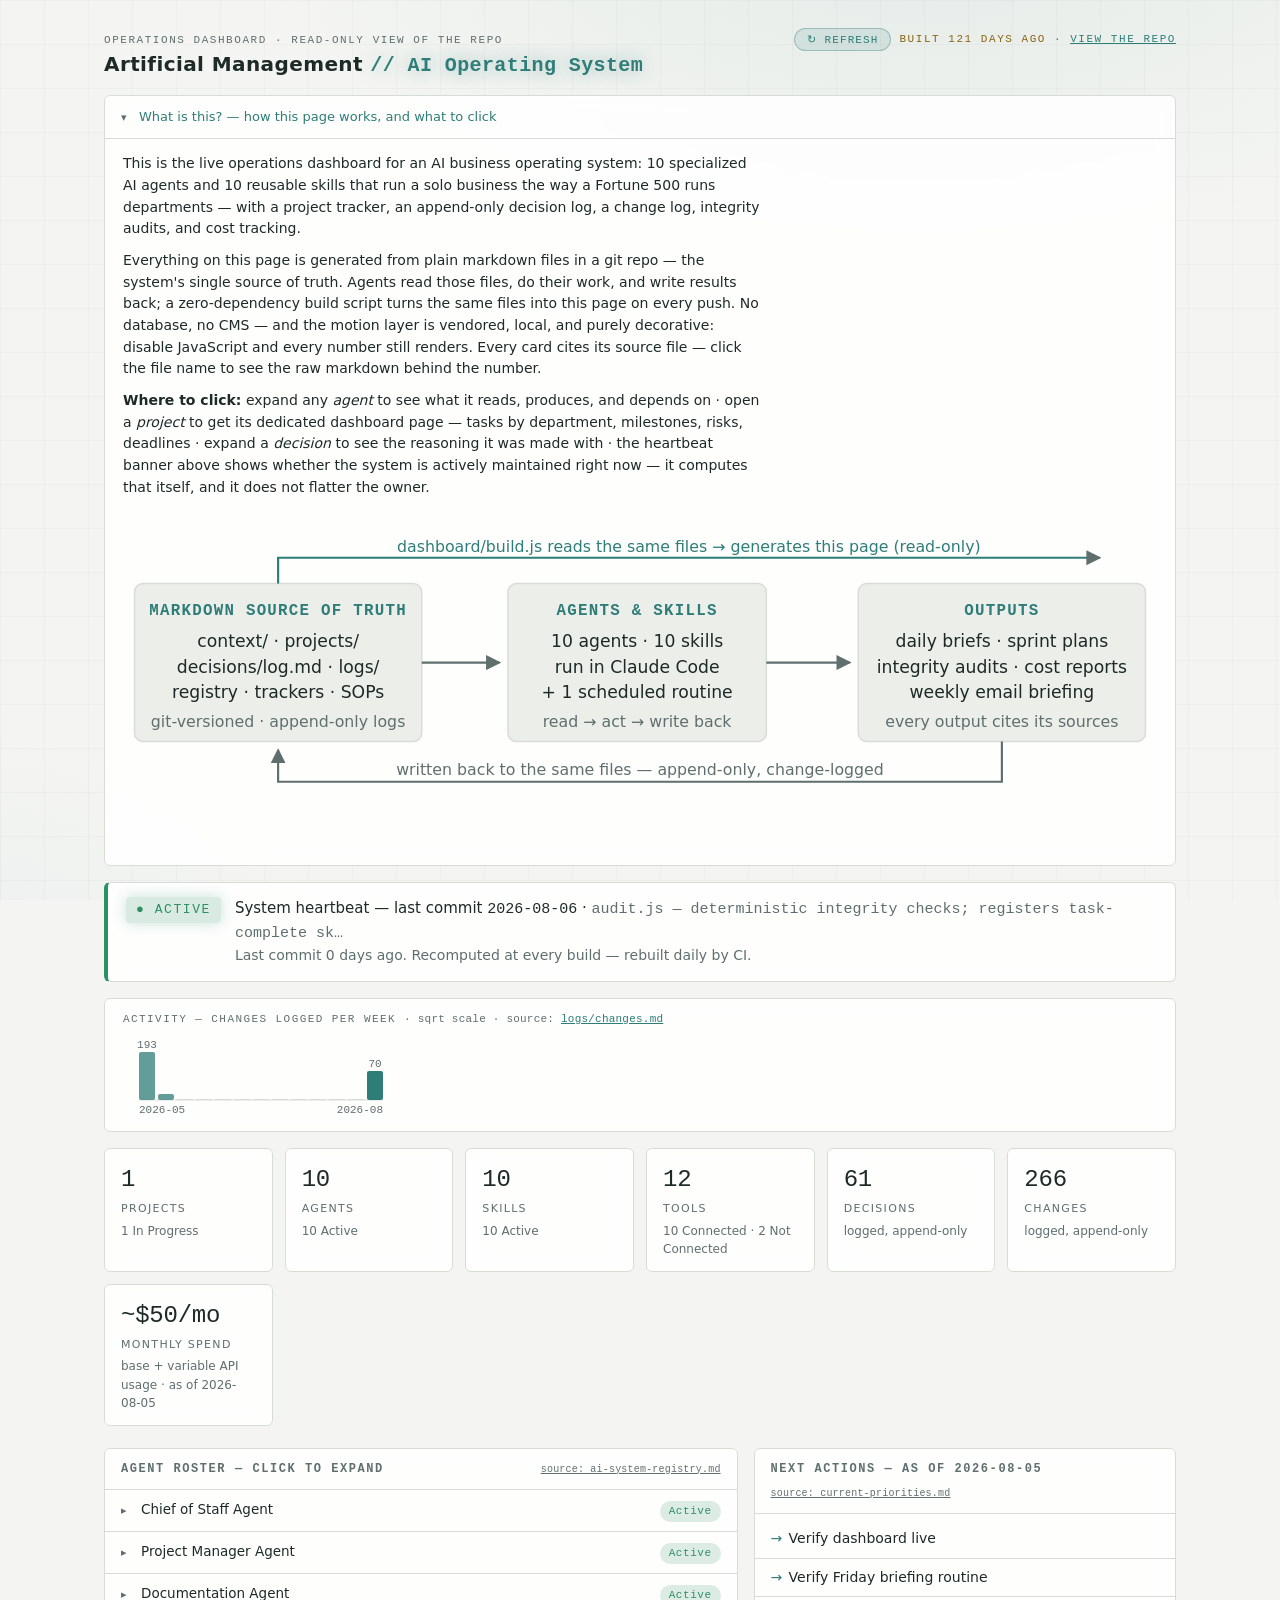
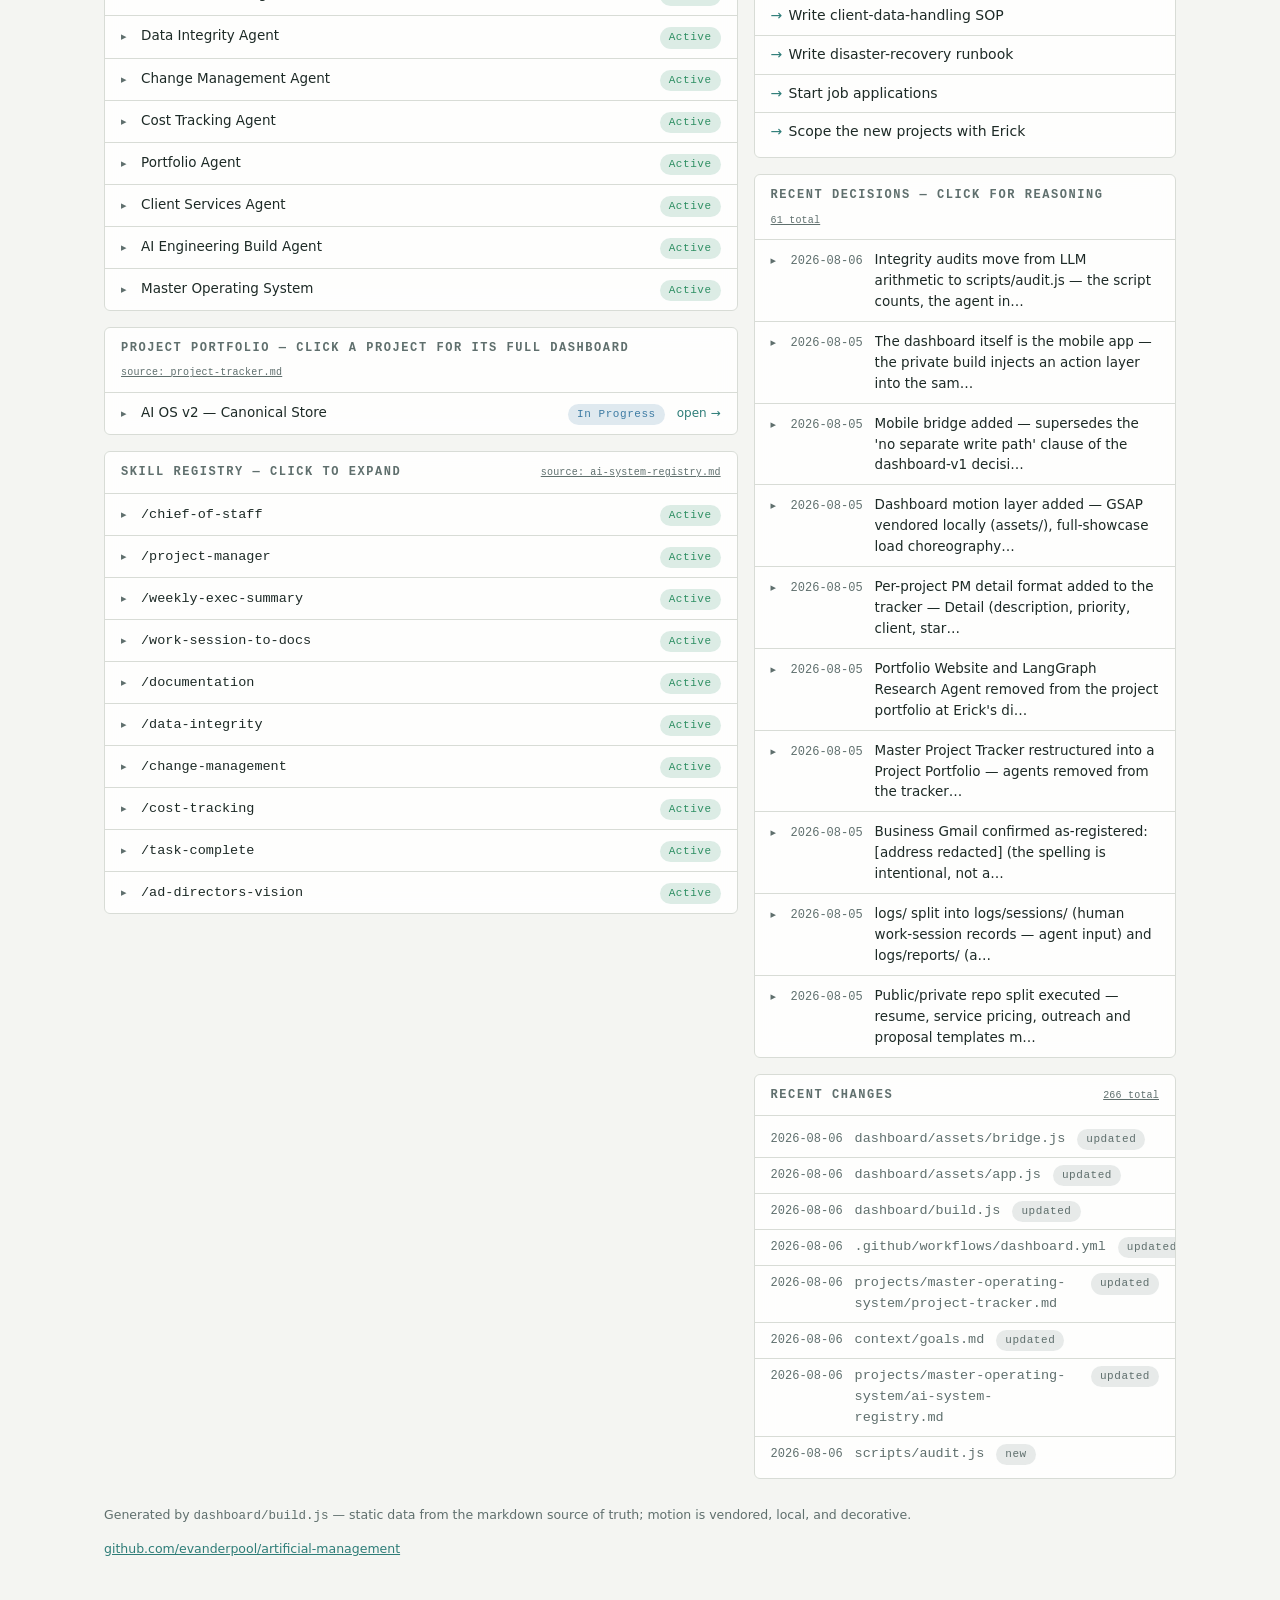
==== commit c37e434e: "Refresh control + live freshness stamp on every dashboard page Public build: cache-busting reload to" ====
--- a/dashboard/index.html
+++ b/dashboard/index.html
@@ -31,6 +31,20 @@
 h1{font-size:20px;margin:0;letter-spacing:.02em}
 h1 .co{color:var(--accent)}
 .eyebrow{font-size:11px;text-transform:uppercase;letter-spacing:.14em;color:var(--dim)}
+.built-row{display:flex;align-items:center;gap:8px;flex-wrap:wrap}
+#builtAgo.stale{color:var(--warn)}
+.refresh-btn{font-family:"Cascadia Code",Consolas,ui-monospace,monospace;font-size:11px;
+  letter-spacing:.1em;text-transform:uppercase;cursor:pointer;
+  background:color-mix(in srgb,var(--accent) 12%,transparent);color:var(--accent);
+  border:1px solid color-mix(in srgb,var(--accent) 35%,transparent);
+  border-radius:99px;padding:4px 12px}
+.refresh-btn:hover{background:color-mix(in srgb,var(--accent) 20%,transparent)}
+.refresh-btn:active{transform:scale(.97)}
+.refresh-btn:focus-visible{outline:2px solid var(--accent);outline-offset:2px}
+@media (prefers-reduced-motion: no-preference){
+  .refresh-btn.spin{animation:spin 1s linear infinite}
+  @keyframes spin{to{transform:rotate(360deg)}}
+}
 a{color:var(--accent)}
 /* explainer */
 .explainer{border:1px solid var(--line);background:var(--panel);border-radius:6px;margin-bottom:16px}
@@ -229,7 +243,11 @@
     <div class="eyebrow">Operations Dashboard · read-only view of the repo</div>
     <h1>Artificial Management <span class="co">// AI Operating System</span></h1>
   </div>
-  <div class="eyebrow num">built 2026-08-06 18:08 UTC · <a href="https://github.com/evanderpool/artificial-management">view the repo</a></div>
+  <div class="eyebrow num built-row">
+    <button id="refreshBtn" class="refresh-btn" type="button" title="Reload the latest published build">↻ Refresh</button>
+    <span id="builtAgo" data-built="2026-08-06T18:12:55.149Z">built 2026-08-06 18:12 UTC</span>
+    · <a href="https://github.com/evanderpool/artificial-management">view the repo</a>
+  </div>
 </header>
 
 <details class="explainer" open>
@@ -294,7 +312,7 @@
 <div class="heartbeat good">
   <span class="hb-label">● ACTIVE</span>
   <div>
-    <div>System heartbeat — last commit <span class="num">2026-08-06</span> · <span class="mono dim">The dashboard is the app — actions injected into the same pages</span></div>
+    <div>System heartbeat — last commit <span class="num">2026-08-06</span> · <span class="mono dim">audit.js — deterministic integrity checks; registers task-complete sk…</span></div>
     <div class="hb-detail">Last commit 0 days ago. Recomputed at every build — rebuilt daily by CI.</div>
   </div>
 </div>
@@ -302,7 +320,7 @@
 <div class="activity">
   <div class="a-title">Activity — changes logged per week <span class="a-src">· sqrt scale · source: <a href="https://github.com/evanderpool/artificial-management/blob/main/logs/changes.md" target="_blank" rel="noopener">logs/changes.md</a></span></div>
   <svg viewBox="0 0 276 80" width="276" height="80" role="img"
-    aria-label="Changes logged per week, 2026-05 to 2026-08: peak 193 in week of 2026-05-11, 10 quiet weeks, 67 this week. Square-root scale.">
+    aria-label="Changes logged per week, 2026-05 to 2026-08: peak 193 in week of 2026-05-11, 10 quiet weeks, 70 this week. Square-root scale.">
     <line x1="16" y1="64" x2="260" y2="64" class="baseline"/>
     <rect x="16" y="16" width="16" height="48" rx="2"
         class="bar"><title>Week of 2026-05-11: 193 changes logged</title></rect><text x="24" y="12" class="bar-label">193</text>
@@ -318,8 +336,8 @@
 <rect x="187" y="63" width="16" height="1" class="bar-zero"><title>Week of 2026-07-13: no changes logged</title></rect>
 <rect x="206" y="63" width="16" height="1" class="bar-zero"><title>Week of 2026-07-20: no changes logged</title></rect>
 <rect x="225" y="63" width="16" height="1" class="bar-zero"><title>Week of 2026-07-27: no changes logged</title></rect>
-<rect x="244" y="36" width="16" height="28" rx="2"
-        class="bar bar-end"><title>Week of 2026-08-03: 67 changes logged</title></rect><text x="252" y="32" class="bar-label">67</text>
+<rect x="244" y="35" width="16" height="29" rx="2"
+        class="bar bar-end"><title>Week of 2026-08-03: 70 changes logged</title></rect><text x="252" y="31" class="bar-label">70</text>
     <text x="16" y="77" class="axis-label">2026-05</text>
     <text x="260" y="77" class="axis-label" text-anchor="end">2026-08</text>
   </svg>
@@ -331,7 +349,7 @@
   <div class="metric"><div class="v">10</div><div class="k">Skills</div><div class="s">10 Active</div></div>
   <div class="metric"><div class="v">12</div><div class="k">Tools</div><div class="s">10 Connected · 2 Not Connected</div></div>
   <div class="metric"><div class="v">61</div><div class="k">Decisions</div><div class="s">logged, append-only</div></div>
-  <div class="metric"><div class="v">263</div><div class="k">Changes</div><div class="s">logged, append-only</div></div>
+  <div class="metric"><div class="v">266</div><div class="k">Changes</div><div class="s">logged, append-only</div></div>
   <div class="metric"><div class="v">~$50/mo</div><div class="k">Monthly spend</div><div class="s">base + variable API usage · as of 2026-08-05</div></div>
 </div>
 
@@ -658,16 +676,16 @@
 </details>
     </div>
     <div class="card">
-      <h2>Recent changes <small><a href="https://github.com/evanderpool/artificial-management/blob/main/logs/changes.md" target="_blank" rel="noopener">263 total</a></small></h2>
+      <h2>Recent changes <small><a href="https://github.com/evanderpool/artificial-management/blob/main/logs/changes.md" target="_blank" rel="noopener">266 total</a></small></h2>
       <ul class="feed">
+<li><span class="num">2026-08-06</span><span class="mono dim">dashboard/assets/bridge.js</span><span class="pill pill-muted">updated</span></li>
+<li><span class="num">2026-08-06</span><span class="mono dim">dashboard/assets/app.js</span><span class="pill pill-muted">updated</span></li>
+<li><span class="num">2026-08-06</span><span class="mono dim">dashboard/build.js</span><span class="pill pill-muted">updated</span></li>
 <li><span class="num">2026-08-06</span><span class="mono dim">.github/workflows/dashboard.yml</span><span class="pill pill-muted">updated</span></li>
 <li><span class="num">2026-08-06</span><span class="mono dim">projects/master-operating-system/project-tracker.md</span><span class="pill pill-muted">updated</span></li>
 <li><span class="num">2026-08-06</span><span class="mono dim">context/goals.md</span><span class="pill pill-muted">updated</span></li>
 <li><span class="num">2026-08-06</span><span class="mono dim">projects/master-operating-system/ai-system-registry.md</span><span class="pill pill-muted">updated</span></li>
 <li><span class="num">2026-08-06</span><span class="mono dim">scripts/audit.js</span><span class="pill pill-muted">new</span></li>
-<li><span class="num">2026-08-05</span><span class="mono dim">archives/2026-08-bridge-standalone-app.html</span><span class="pill pill-muted">renamed</span></li>
-<li><span class="num">2026-08-05</span><span class="mono dim">bridge/server.py</span><span class="pill pill-muted">updated</span></li>
-<li><span class="num">2026-08-05</span><span class="mono dim">dashboard/assets/bridge.js</span><span class="pill pill-muted">new</span></li>
       </ul>
     </div>
   </div>
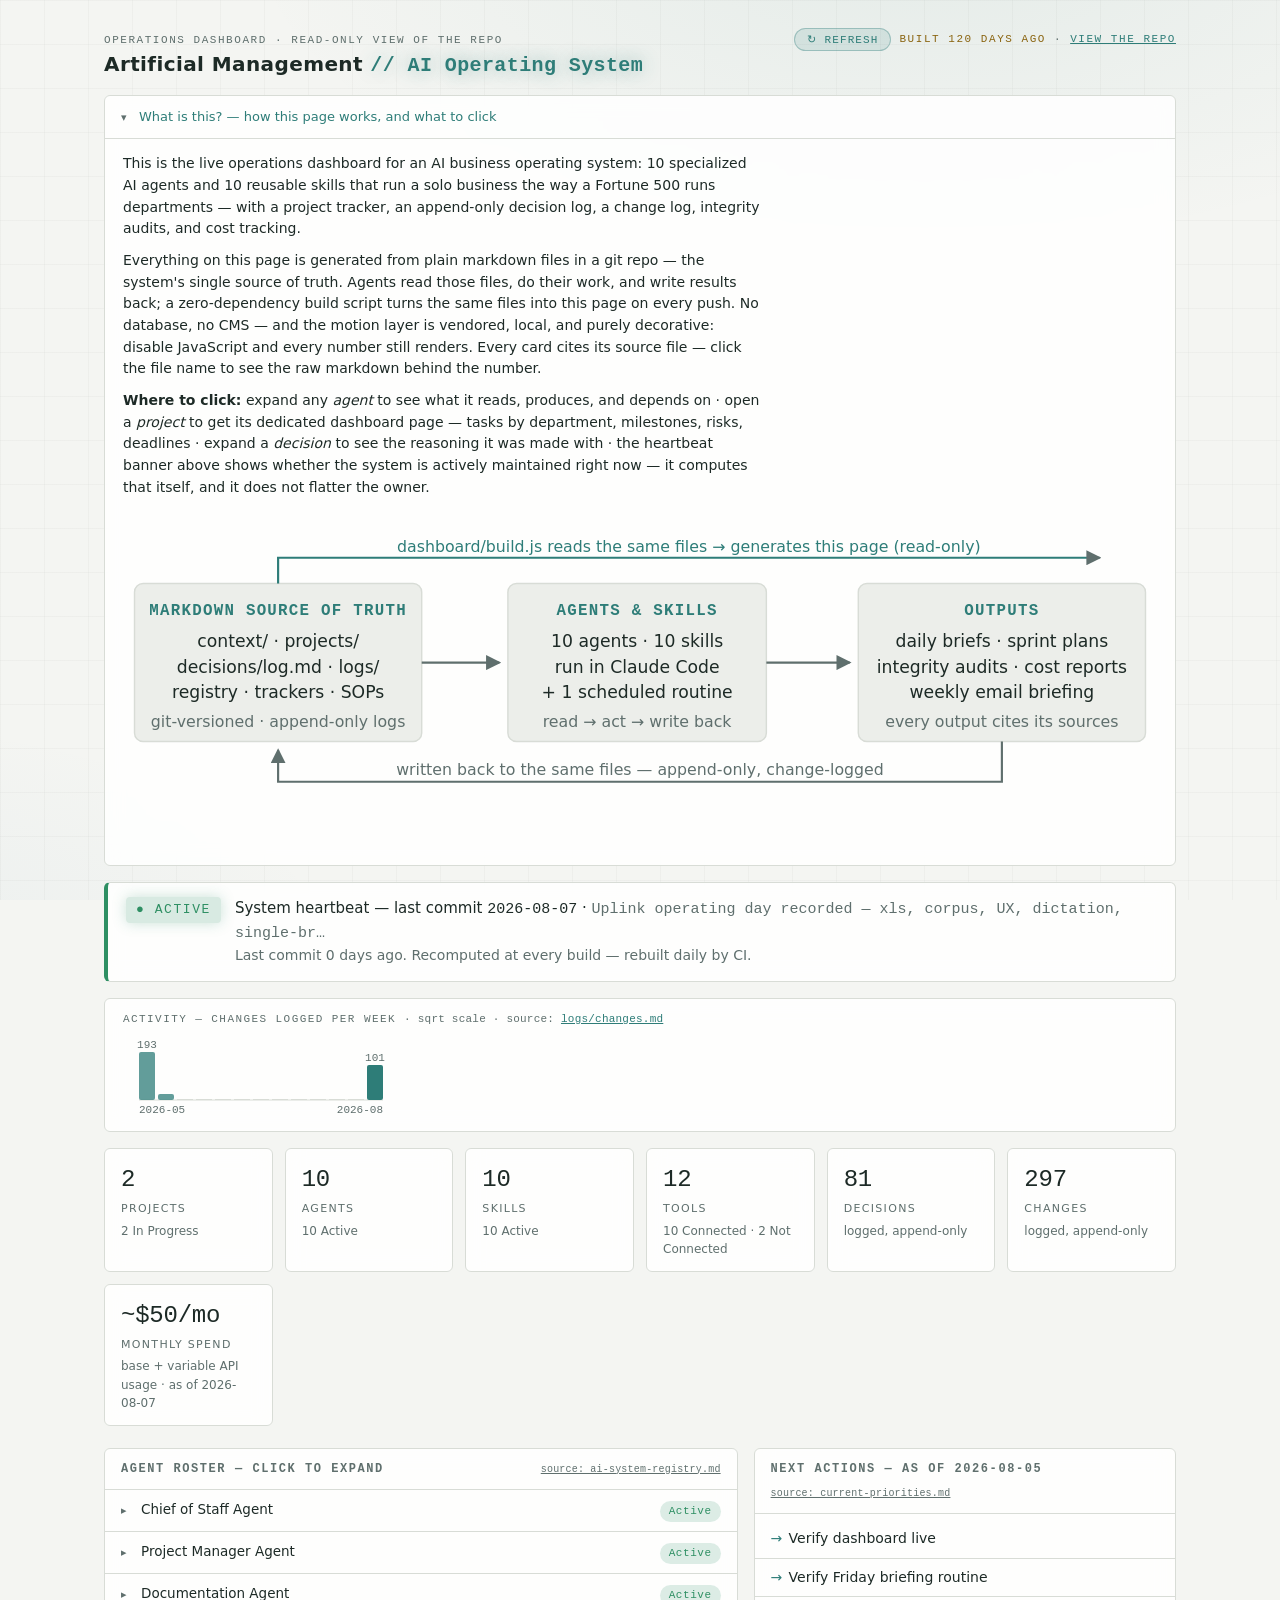
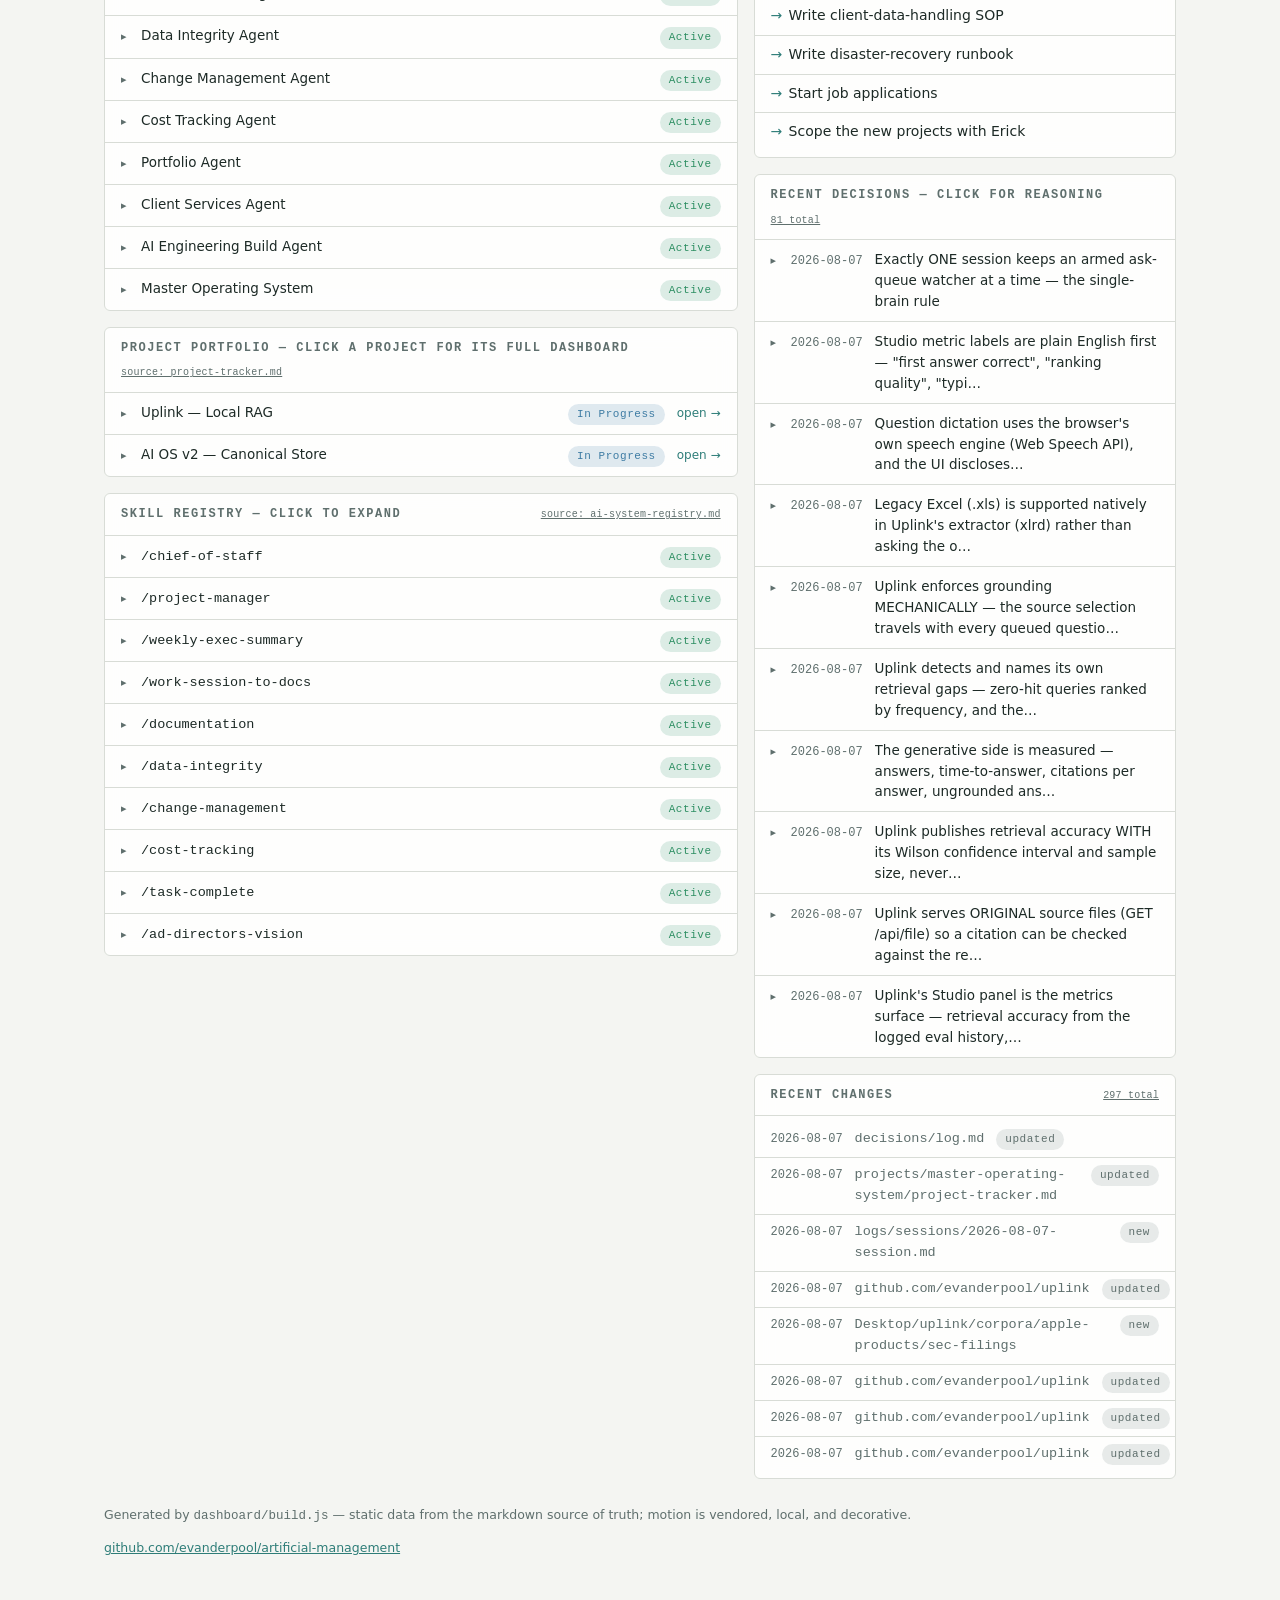
==== commit 3503cc94: "Rebuild public dashboard - Uplink now rendered; sync 15-commit backlog to origin The live GitHub Pag" ====
--- a/dashboard/index.html
+++ b/dashboard/index.html
@@ -245,7 +245,7 @@
   </div>
   <div class="eyebrow num built-row">
     <button id="refreshBtn" class="refresh-btn" type="button" title="Reload the latest published build">↻ Refresh</button>
-    <span id="builtAgo" data-built="2026-08-06T18:12:55.149Z">built 2026-08-06 18:12 UTC</span>
+    <span id="builtAgo" data-built="2026-08-07T22:41:15.308Z">built 2026-08-07 22:41 UTC</span>
     · <a href="https://github.com/evanderpool/artificial-management">view the repo</a>
   </div>
 </header>
@@ -312,7 +312,7 @@
 <div class="heartbeat good">
   <span class="hb-label">● ACTIVE</span>
   <div>
-    <div>System heartbeat — last commit <span class="num">2026-08-06</span> · <span class="mono dim">audit.js — deterministic integrity checks; registers task-complete sk…</span></div>
+    <div>System heartbeat — last commit <span class="num">2026-08-07</span> · <span class="mono dim">Uplink operating day recorded — xls, corpus, UX, dictation, single-br…</span></div>
     <div class="hb-detail">Last commit 0 days ago. Recomputed at every build — rebuilt daily by CI.</div>
   </div>
 </div>
@@ -320,7 +320,7 @@
 <div class="activity">
   <div class="a-title">Activity — changes logged per week <span class="a-src">· sqrt scale · source: <a href="https://github.com/evanderpool/artificial-management/blob/main/logs/changes.md" target="_blank" rel="noopener">logs/changes.md</a></span></div>
   <svg viewBox="0 0 276 80" width="276" height="80" role="img"
-    aria-label="Changes logged per week, 2026-05 to 2026-08: peak 193 in week of 2026-05-11, 10 quiet weeks, 70 this week. Square-root scale.">
+    aria-label="Changes logged per week, 2026-05 to 2026-08: peak 193 in week of 2026-05-11, 10 quiet weeks, 101 this week. Square-root scale.">
     <line x1="16" y1="64" x2="260" y2="64" class="baseline"/>
     <rect x="16" y="16" width="16" height="48" rx="2"
         class="bar"><title>Week of 2026-05-11: 193 changes logged</title></rect><text x="24" y="12" class="bar-label">193</text>
@@ -336,21 +336,21 @@
 <rect x="187" y="63" width="16" height="1" class="bar-zero"><title>Week of 2026-07-13: no changes logged</title></rect>
 <rect x="206" y="63" width="16" height="1" class="bar-zero"><title>Week of 2026-07-20: no changes logged</title></rect>
 <rect x="225" y="63" width="16" height="1" class="bar-zero"><title>Week of 2026-07-27: no changes logged</title></rect>
-<rect x="244" y="35" width="16" height="29" rx="2"
-        class="bar bar-end"><title>Week of 2026-08-03: 70 changes logged</title></rect><text x="252" y="31" class="bar-label">70</text>
+<rect x="244" y="29" width="16" height="35" rx="2"
+        class="bar bar-end"><title>Week of 2026-08-03: 101 changes logged</title></rect><text x="252" y="25" class="bar-label">101</text>
     <text x="16" y="77" class="axis-label">2026-05</text>
     <text x="260" y="77" class="axis-label" text-anchor="end">2026-08</text>
   </svg>
 </div>
 
 <div class="metrics">
-  <div class="metric"><div class="v">1</div><div class="k">Projects</div><div class="s">1 In Progress</div></div>
+  <div class="metric"><div class="v">2</div><div class="k">Projects</div><div class="s">2 In Progress</div></div>
   <div class="metric"><div class="v">10</div><div class="k">Agents</div><div class="s">10 Active</div></div>
   <div class="metric"><div class="v">10</div><div class="k">Skills</div><div class="s">10 Active</div></div>
   <div class="metric"><div class="v">12</div><div class="k">Tools</div><div class="s">10 Connected · 2 Not Connected</div></div>
-  <div class="metric"><div class="v">61</div><div class="k">Decisions</div><div class="s">logged, append-only</div></div>
-  <div class="metric"><div class="v">266</div><div class="k">Changes</div><div class="s">logged, append-only</div></div>
-  <div class="metric"><div class="v">~$50/mo</div><div class="k">Monthly spend</div><div class="s">base + variable API usage · as of 2026-08-05</div></div>
+  <div class="metric"><div class="v">81</div><div class="k">Decisions</div><div class="s">logged, append-only</div></div>
+  <div class="metric"><div class="v">297</div><div class="k">Changes</div><div class="s">logged, append-only</div></div>
+  <div class="metric"><div class="v">~$50/mo</div><div class="k">Monthly spend</div><div class="s">base + variable API usage · as of 2026-08-07</div></div>
 </div>
 
 <div class="grid">
@@ -480,6 +480,7 @@
     </div>
     <div class="card">
       <h2>Project portfolio — click a project for its full dashboard <small><a href="https://github.com/evanderpool/artificial-management/blob/main/projects/master-operating-system/project-tracker.md" target="_blank" rel="noopener">source: project-tracker.md</a></small></h2>
+<a class="row-link" href="projects/uplink.html"><span class="chev"></span><span class="row-name">Uplink — Local RAG</span><span class="pill pill-info">In Progress</span><span class="go">open →</span></a>
 <a class="row-link" href="projects/ai-os-v2-canonical-store.html"><span class="chev"></span><span class="row-name">AI OS v2 — Canonical Store</span><span class="pill pill-info">In Progress</span><span class="go">open →</span></a>
     </div>
     <div class="card">
@@ -573,119 +574,119 @@
       </ul>
     </div>
     <div class="card">
-      <h2>Recent decisions — click for reasoning <small><a href="https://github.com/evanderpool/artificial-management/blob/main/decisions/log.md" target="_blank" rel="noopener">61 total</a></small></h2>
-<details class="row">
-  <summary><span class="chev"></span><span class="num">2026-08-06</span><span class="row-name row-wrap">Integrity audits move from LLM arithmetic to scripts/audit.js — the script counts, the agent in…</span></summary>
-  <div class="row-body">
-    <p>Integrity audits move from LLM arithmetic to scripts/audit.js — the script counts, the agent interprets; CI runs it report-only for now rather than blocking</p>
-    <div class="kv">
-      <div><span class="k">Reasoning</span><span>Mental arithmetic across ~30 documents was slow and non-reproducible (two runs could score the same file differently), which undermined the confidence score itself; a deterministic script gives identical results every run and costs no tokens. Report-only in CI first so a surprise critical finding cannot block a deploy before the check's false-positive rate is known — flipping to blocking is a one-word change</span></div>
-      <div><span class="k">Context</span><span>AI OS v2 task 1 completed via mobile-bridge Proceed request; first run immediately caught the unregistered task-complete skill</span></div>
-    </div>
-  </div>
-</details>
-<details class="row">
-  <summary><span class="chev"></span><span class="num">2026-08-05</span><span class="row-name row-wrap">The dashboard itself is the mobile app — the private build injects an action layer into the sam…</span></summary>
-  <div class="row-body">
-    <p>The dashboard itself is the mobile app — the private build injects an action layer into the same generated pages, and the bridge serves them at / (with /app redirecting there); the separate phone UI is archived</p>
-    <div class="kv">
-      <div><span class="k">Reasoning</span><span>Erick's video editor serves one page to desktop and phone alike; two UIs meant two designs to maintain and they had already diverged — one page with an injected action layer guarantees identical look and information everywhere, with the public build staying action-free and read-only</span></div>
-      <div><span class="k">Context</span><span>dashboard/assets/bridge.js + BRIDGE branch in build.js; archives/2026-08-bridge-standalone-app.html</span></div>
-    </div>
-  </div>
-</details>
-<details class="row">
-  <summary><span class="chev"></span><span class="num">2026-08-05</span><span class="row-name row-wrap">Mobile bridge added — supersedes the 'no separate write path' clause of the dashboard-v1 decisi…</span></summary>
-  <div class="row-body">
-    <p>Mobile bridge added — supersedes the 'no separate write path' clause of the dashboard-v1 decision: the bridge is a SERVER-TEMPLATED write path (the server composes every markdown line; phone text is sanitized data), so the markdown repo remains the single canonical store and drift risk is unchanged</p>
-    <div class="kv">
-      <div><span class="k">Reasoning</span><span>Phone control requires writes; freeform remote prompts were rejected in design review (remote-code-execution risk) in favor of structured intents + a question/answer loop with the active session; local commits only, no push/email from bridge work, state outside the repo in LOCALAPPDATA</span></div>
-      <div><span class="k">Context</span><span>bridge/server.py + watch.py + app.html + run_bridge.ps1; adversarial pre-implementation review 2026-08-05; SOP references/sops/mobile-bridge-sop.md</span></div>
-    </div>
-  </div>
-</details>
-<details class="row">
-  <summary><span class="chev"></span><span class="num">2026-08-05</span><span class="row-name row-wrap">Dashboard motion layer added — GSAP vendored locally (assets/), full-showcase load choreography…</span></summary>
-  <div class="row-body">
-    <p>Dashboard motion layer added — GSAP vendored locally (assets/), full-showcase load choreography, scroll reveals, View Transitions; all motion gated on prefers-reduced-motion and the page remains fully readable with JavaScript disabled</p>
-    <div class="kv">
-      <div><span class="k">Reasoning</span><span>Erick chose full showcase mode; the zero-JS constraint existed for the artifact preview's CSP, not GitHub Pages; reframed honestly as 'static data, decorative motion' — data still requires no runtime, and the explainer/footer copy was updated so the page does not overstate itself</span></div>
-      <div><span class="k">Context</span><span>Design pass phase 1 of the improvement plan; assets shipped by CI to Pages</span></div>
-    </div>
-  </div>
-</details>
-<details class="row">
-  <summary><span class="chev"></span><span class="num">2026-08-05</span><span class="row-name row-wrap">Per-project PM detail format added to the tracker — Detail (description, priority, client, star…</span></summary>
-  <div class="row-body">
-    <p>Per-project PM detail format added to the tracker — Detail (description, priority, client, start, links, risks), Milestones (target dates), Tasks (owner + due date); dashboard computes progress %, deadline countdown, overdue tasks/milestones, per-project staleness, and team chips at build time</p>
-    <div class="kv">
-      <div><span class="k">Reasoning</span><span>The project drill-down should give everything a project manager needs at a glance; computed fields (progress, overdue, countdown) come from raw dates so they can never go stale like hardcoded numbers</span></div>
-      <div><span class="k">Context</span><span>Erick request 2026-08-05 — dashboard as full PM view; format documented in the tracker's How to Register a Project section</span></div>
-    </div>
-  </div>
-</details>
-<details class="row">
-  <summary><span class="chev"></span><span class="num">2026-08-05</span><span class="row-name row-wrap">Portfolio Website and LangGraph Research Agent removed from the project portfolio at Erick's di…</span></summary>
-  <div class="row-body">
-    <p>Portfolio Website and LangGraph Research Agent removed from the project portfolio at Erick's direction — new project slate incoming</p>
-    <div class="kv">
-      <div><span class="k">Reasoning</span><span>Erick is redefining the active project set; per the archive rule nothing is deleted — the portfolio-website plan is archived and the LangGraph repo remains live on GitHub as portfolio proof, both just leave the tracked portfolio</span></div>
-      <div><span class="k">Context</span><span>archives/2026-08-portfolio-website-plan.md; tracker Removed/Archived Projects section records both</span></div>
-    </div>
-  </div>
-</details>
-<details class="row">
-  <summary><span class="chev"></span><span class="num">2026-08-05</span><span class="row-name row-wrap">Master Project Tracker restructured into a Project Portfolio — agents removed from the tracker…</span></summary>
-  <div class="row-body">
-    <p>Master Project Tracker restructured into a Project Portfolio — agents removed from the tracker (registry is their sole home), Visibility column governs public vs private dashboard views, and every project task is assigned to an owner agent</p>
-    <div class="kv">
-      <div><span class="k">Reasoning</span><span>Agents are departments, not projects; the tracker now models real work (portfolio builds, system upgrades, client engagements) and shows how work distributes across departments; client projects live in per-client private repos and appear only in the private master view (build.js --private + private-sources.json)</span></div>
-      <div><span class="k">Context</span><span>Erick design decision 2026-08-05 — dashboard as portfolio overview with per-project drill-down; v1 agent checklists archived to archives/2026-q2-agent-build-checklists.md</span></div>
-    </div>
-  </div>
-</details>
-<details class="row">
-  <summary><span class="chev"></span><span class="num">2026-08-05</span><span class="row-name row-wrap">Business Gmail confirmed as-registered: [address redacted] (the spelling is intentional, not a…</span></summary>
-  <div class="row-body">
-    <p>Business Gmail confirmed as-registered: [address redacted] (the spelling is intentional, not a typo)</p>
-    <div class="kv">
-      <div><span class="k">Reasoning</span><span>Erick verified during restart audit follow-up; closes the open verification item from the security review</span></div>
-      <div><span class="k">Context</span><span>Weekly briefing routine delivery address; remaining open item is verifying the routine itself still runs</span></div>
-    </div>
-  </div>
-</details>
-<details class="row">
-  <summary><span class="chev"></span><span class="num">2026-08-05</span><span class="row-name row-wrap">logs/ split into logs/sessions/ (human work-session records — agent input) and logs/reports/ (a…</span></summary>
-  <div class="row-body">
-    <p>logs/ split into logs/sessions/ (human work-session records — agent input) and logs/reports/ (agent-generated briefs, summaries, sprint plans, audits — agent output)</p>
-    <div class="kv">
-      <div><span class="k">Reasoning</span><span>Chief of Staff read &quot;3 most recent session files&quot; from a directory containing its own prior briefs — an echo loop where a brief could summarize a brief; separating input from output removes the hallucination-amplification path</span></div>
-      <div><span class="k">Context</span><span>Architecture review finding M2; skill read/write paths updated same session</span></div>
-    </div>
-  </div>
-</details>
-<details class="row">
-  <summary><span class="chev"></span><span class="num">2026-08-05</span><span class="row-name row-wrap">Public/private repo split executed — resume, service pricing, outreach and proposal templates m…</span></summary>
-  <div class="row-body">
-    <p>Public/private repo split executed — resume, service pricing, outreach and proposal templates moved to artificial-management-private and purged from public git history via git filter-repo + force push</p>
-    <div class="kv">
-      <div><span class="k">Reasoning</span><span>The public repo is the portfolio showcase; PII and pricing in it contradicted the dashboard's own data whitelist and exposed the client playbook to competitors; client work will follow the same rule in per-client private repos</span></div>
-      <div><span class="k">Context</span><span>Session 1 &quot;Secure &amp; Sync&quot;; split rule codified in .claude/rules/ai-system-standards.md; pointer at references/PRIVATE-CONTENT.md</span></div>
+      <h2>Recent decisions — click for reasoning <small><a href="https://github.com/evanderpool/artificial-management/blob/main/decisions/log.md" target="_blank" rel="noopener">81 total</a></small></h2>
+<details class="row">
+  <summary><span class="chev"></span><span class="num">2026-08-07</span><span class="row-name row-wrap">Exactly ONE session keeps an armed ask-queue watcher at a time — the single-brain rule</span></summary>
+  <div class="row-body">
+    
+    <div class="kv">
+      <div><span class="k">Reasoning</span><span>two Claude sessions had watchers armed on the same queue simultaneously; both wake on every question, both may answer, and the second write overwrites the first. Redundancy adds nothing (the queue is not load-balanced) and the race can garble an answer mid-read. When a second session detects an armed watcher (watcher.json pid differs from its own), it stands down and leaves the queue to the incumbent</span></div>
+      <div><span class="k">Context</span><span>observed live 2026-08-07 - ask c7fe6e58345d was answered by the other armed session within a minute while this session's watcher sat idle; this session stood down at Erick's direction</span></div>
+    </div>
+  </div>
+</details>
+<details class="row">
+  <summary><span class="chev"></span><span class="num">2026-08-07</span><span class="row-name row-wrap">Studio metric labels are plain English first — &quot;first answer correct&quot;, &quot;ranking quality&quot;, &quot;typi…</span></summary>
+  <div class="row-body">
+    <p>Studio metric labels are plain English first — &quot;first answer correct&quot;, &quot;ranking quality&quot;, &quot;typical search time&quot; — with the industry term (hit@1, MRR, p95) preserved in the tooltip title</p>
+    <div class="kv">
+      <div><span class="k">Reasoning</span><span>the panel is client-facing proof; a wall of benchmark jargon reads as internal tooling. But deleting the technical vocabulary would cost credibility with engineers and interviewers, so the term moves one layer down instead of disappearing. A test pins that the tooltip keeps the technical name</span></div>
+      <div><span class="k">Context</span><span>uplink commit b2cb01f; requested by Erick — &quot;more professional, easier to read, not tech labeling&quot;</span></div>
+    </div>
+  </div>
+</details>
+<details class="row">
+  <summary><span class="chev"></span><span class="num">2026-08-07</span><span class="row-name row-wrap">Question dictation uses the browser's own speech engine (Web Speech API), and the UI discloses…</span></summary>
+  <div class="row-body">
+    <p>Question dictation uses the browser's own speech engine (Web Speech API), and the UI discloses that spoken audio transits the browser's speech service</p>
+    <div class="kv">
+      <div><span class="k">Reasoning</span><span>no install, no API key, feature-detected so unsupported browsers never see a dead control. The privacy nuance is stated in the tooltip rather than hidden because Uplink's whole claim is &quot;documents never leave the machine&quot; — the claim survives (only the spoken question transits, never the corpus) but only if said out loud. Error messages name the actual failure (silence/wrong input device, blocked mic, unreachable service) after a generic message hid four different problems with four different fixes</span></div>
+      <div><span class="k">Context</span><span>uplink commit b2cb01f; first field failure was exactly the generic-message problem — Erick's mic worked in VS Code (different engine) while the browser path failed silently</span></div>
+    </div>
+  </div>
+</details>
+<details class="row">
+  <summary><span class="chev"></span><span class="num">2026-08-07</span><span class="row-name row-wrap">Legacy Excel (.xls) is supported natively in Uplink's extractor (xlrd) rather than asking the o…</span></summary>
+  <div class="row-body">
+    <p>Legacy Excel (.xls) is supported natively in Uplink's extractor (xlrd) rather than asking the operator to convert files</p>
+    <div class="kv">
+      <div><span class="k">Reasoning</span><span>Erick's real corpus arrived as EDGAR .xls exports and legacy tooling will keep emitting the format; a document tool that says &quot;go convert your files&quot; fails the operator at the exact moment it should absorb the mess. The extractor mirrors the existing optional-dependency pattern, and the test fixture is a hand-built BIFF2 byte stream so the suite still needs no spreadsheet-writing library — same ethos as the hand-built PDF</span></div>
+      <div><span class="k">Context</span><span>uplink commit 246d5ab; proven immediately by indexing ten Apple 10-K filings FY2016-FY2025 that the UI had refused hours earlier, and answering a dictated five-year profitability question from them the same evening</span></div>
+    </div>
+  </div>
+</details>
+<details class="row">
+  <summary><span class="chev"></span><span class="num">2026-08-07</span><span class="row-name row-wrap">Uplink enforces grounding MECHANICALLY — the source selection travels with every queued questio…</span></summary>
+  <div class="row-body">
+    <p>Uplink enforces grounding MECHANICALLY — the source selection travels with every queued question, and no answer is published until each citation is verified against the index and against that selection</p>
+    <div class="kv">
+      <div><span class="k">Reasoning</span><span>Erick asked whether an answer had come from the internet, then whether selecting one document had actually limited retrieval. Both questions exposed real gaps: (a) the source checkboxes scoped Search but were never wired into Ask AI, so a scoped question was answered from the whole collection with no indication in the UI — confirmed against a stored request before fixing; (b) &quot;answers come only from your documents&quot; was a contract in AGENT.md that nothing verified, so a model mixing in outside knowledge would have been invisible. A promise the system cannot check is not a guarantee, and this system's entire claim is grounded answers</span></div>
+      <div><span class="k">Context</span><span>uplink commit 96026c4; write_answer now raises GroundingError on any citation naming an unindexed or deselected document and refuses to write the response; responses carry sources_used/passages/grounding_verified/scoped and the answer card displays them; uplink search --doc COLLECTION/PATH lets a brain session honour scope; empty selection is stored as [] and kept distinguishable from &quot;no scoping&quot;; AGENT.md now forbids web search and background knowledge for answer substance. 282 tests</span></div>
+    </div>
+  </div>
+</details>
+<details class="row">
+  <summary><span class="chev"></span><span class="num">2026-08-07</span><span class="row-name row-wrap">Uplink detects and names its own retrieval gaps — zero-hit queries ranked by frequency, and the…</span></summary>
+  <div class="row-body">
+    <p>Uplink detects and names its own retrieval gaps — zero-hit queries ranked by frequency, and the individual TERMS from failed queries that match no passage anywhere in the index</p>
+    <div class="kv">
+      <div><span class="k">Reasoning</span><span>a metrics panel that only scores is a report card; one that names the missing vocabulary is a work queue. Splitting failed queries into terms and testing each against FTS5 separates the two causes of failure — the corpus genuinely lacks the topic, or it holds it under different words — and only the second is fixable. Verified live: &quot;what is our PTO policy&quot; surfaces PTO as absent while the corpus says &quot;paid time off&quot;. Deterministic SQL, no model, so it stays reproducible</span></div>
+      <div><span class="k">Context</span><span>uplink commit e458747; paired with POST /api/promote so upvotes become fixtures without leaving the workspace; stopwords and sub-3-character tokens excluded as noise</span></div>
+    </div>
+  </div>
+</details>
+<details class="row">
+  <summary><span class="chev"></span><span class="num">2026-08-07</span><span class="row-name row-wrap">The generative side is measured — answers, time-to-answer, citations per answer, ungrounded ans…</span></summary>
+  <div class="row-body">
+    <p>The generative side is measured — answers, time-to-answer, citations per answer, ungrounded answers, save rate, and VERIFICATION RATE (share of answers where a cited source was actually opened); thumbs move from search results onto AI answers</p>
+    <div class="kv">
+      <div><span class="k">Reasoning</span><span>nine answers had been generated with zero metrics about any of them — the product's main interaction was unmeasured, and the feedback loop read zero not from apathy but because no rating control existed on that path. Verification rate is the honest test of whether citations do their job or merely decorate; an upvoted answer promotes to a fixture whose expected documents are exactly the ones it cited</span></div>
+      <div><span class="k">Context</span><span>uplink commit 54bc49a; first real reading was 78% verification (7 of 9), median 57s to answer, 6.7 citations per answer</span></div>
+    </div>
+  </div>
+</details>
+<details class="row">
+  <summary><span class="chev"></span><span class="num">2026-08-07</span><span class="row-name row-wrap">Uplink publishes retrieval accuracy WITH its Wilson confidence interval and sample size, never…</span></summary>
+  <div class="row-body">
+    <p>Uplink publishes retrieval accuracy WITH its Wilson confidence interval and sample size, never a bare rate; run-to-run deltas are labelled and marked not-comparable across different fixture sets</p>
+    <div class="kv">
+      <div><span class="k">Reasoning</span><span>hit@1 of 92% comes from 13 questions — the true range is 67–99%. Publishing &quot;92%&quot; alone is an overclaim an interviewer or client will correctly puncture, whereas publishing the interval demonstrates the statistical literacy the number is supposed to prove. Same logic for deltas: comparing scores across different question sets is meaningless and must be labelled rather than charted as progress</span></div>
+      <div><span class="k">Context</span><span>uplink commit 54bc49a; the panel also scores the LIVE index alongside the published baseline (drift detection) and names the currently failing questions, turning a score into a to-do list</span></div>
+    </div>
+  </div>
+</details>
+<details class="row">
+  <summary><span class="chev"></span><span class="num">2026-08-07</span><span class="row-name row-wrap">Uplink serves ORIGINAL source files (GET /api/file) so a citation can be checked against the re…</span></summary>
+  <div class="row-body">
+    <p>Uplink serves ORIGINAL source files (GET /api/file) so a citation can be checked against the real document, with containment enforced against each collection's recorded corpus root rather than against client input</p>
+    <div class="kv">
+      <div><span class="k">Reasoning</span><span>Erick asked to see the original file type properly in the reader; extracted text proves what retrieval saw, the original proves what the document is, and a verification UI needs both. This is the first request-time corpus file read in the system, so the path is never client-supplied: (collection, path) is looked up in the index, joined to the stored corpus root, resolved, and required to remain inside it; extension whitelisted, size capped at 80MB, reads logged. PDFs open at the cited page by parsing the &quot;Page N&quot; section label</span></div>
+      <div><span class="k">Context</span><span>uplink commit 2c06b9b; the adversarial security review of this endpoint was DEFERRED at Erick's direction 2026-08-07 and is parked in the tracker (Data Integrity Agent, 2026-08-13) — it must run before any Tailscale exposure, since this endpoint widens the read surface from text chunks to whole files</span></div>
+    </div>
+  </div>
+</details>
+<details class="row">
+  <summary><span class="chev"></span><span class="num">2026-08-07</span><span class="row-name row-wrap">Uplink's Studio panel is the metrics surface — retrieval accuracy from the logged eval history,…</span></summary>
+  <div class="row-body">
+    <p>Uplink's Studio panel is the metrics surface — retrieval accuracy from the logged eval history, latency percentiles, the human feedback loop (votes → promoted fixtures → pending backlog), and corpus health; unmeasured numbers are reported as unmeasured rather than filled in</p>
+    <div class="kv">
+      <div><span class="k">Reasoning</span><span>the accuracy claim is the differentiator against cloud RAG tools, and a metrics panel that estimates or fabricates a figure would destroy exactly the credibility it exists to build. Everything shown is computed from artifacts the system already produces (index, eval-history.jsonl, query log, feedback log), so every number on screen is reproducible from the CLI</span></div>
+      <div><span class="k">Context</span><span>uplink commit 2c06b9b; also fixed a real bug where /api/metrics read fixtures/eval-history.jsonl relative to the process CWD, meaning a server on one database could display another corpus's accuracy — fixtures dir is now explicit</span></div>
     </div>
   </div>
 </details>
     </div>
     <div class="card">
-      <h2>Recent changes <small><a href="https://github.com/evanderpool/artificial-management/blob/main/logs/changes.md" target="_blank" rel="noopener">266 total</a></small></h2>
+      <h2>Recent changes <small><a href="https://github.com/evanderpool/artificial-management/blob/main/logs/changes.md" target="_blank" rel="noopener">297 total</a></small></h2>
       <ul class="feed">
-<li><span class="num">2026-08-06</span><span class="mono dim">dashboard/assets/bridge.js</span><span class="pill pill-muted">updated</span></li>
-<li><span class="num">2026-08-06</span><span class="mono dim">dashboard/assets/app.js</span><span class="pill pill-muted">updated</span></li>
-<li><span class="num">2026-08-06</span><span class="mono dim">dashboard/build.js</span><span class="pill pill-muted">updated</span></li>
-<li><span class="num">2026-08-06</span><span class="mono dim">.github/workflows/dashboard.yml</span><span class="pill pill-muted">updated</span></li>
-<li><span class="num">2026-08-06</span><span class="mono dim">projects/master-operating-system/project-tracker.md</span><span class="pill pill-muted">updated</span></li>
-<li><span class="num">2026-08-06</span><span class="mono dim">context/goals.md</span><span class="pill pill-muted">updated</span></li>
-<li><span class="num">2026-08-06</span><span class="mono dim">projects/master-operating-system/ai-system-registry.md</span><span class="pill pill-muted">updated</span></li>
-<li><span class="num">2026-08-06</span><span class="mono dim">scripts/audit.js</span><span class="pill pill-muted">new</span></li>
+<li><span class="num">2026-08-07</span><span class="mono dim">decisions/log.md</span><span class="pill pill-muted">updated</span></li>
+<li><span class="num">2026-08-07</span><span class="mono dim">projects/master-operating-system/project-tracker.md</span><span class="pill pill-muted">updated</span></li>
+<li><span class="num">2026-08-07</span><span class="mono dim">logs/sessions/2026-08-07-session.md</span><span class="pill pill-muted">new</span></li>
+<li><span class="num">2026-08-07</span><span class="mono dim">github.com/evanderpool/uplink</span><span class="pill pill-muted">updated</span></li>
+<li><span class="num">2026-08-07</span><span class="mono dim">Desktop/uplink/corpora/apple-products/sec-filings</span><span class="pill pill-muted">new</span></li>
+<li><span class="num">2026-08-07</span><span class="mono dim">github.com/evanderpool/uplink</span><span class="pill pill-muted">updated</span></li>
+<li><span class="num">2026-08-07</span><span class="mono dim">github.com/evanderpool/uplink</span><span class="pill pill-muted">updated</span></li>
+<li><span class="num">2026-08-07</span><span class="mono dim">github.com/evanderpool/uplink</span><span class="pill pill-muted">updated</span></li>
       </ul>
     </div>
   </div>
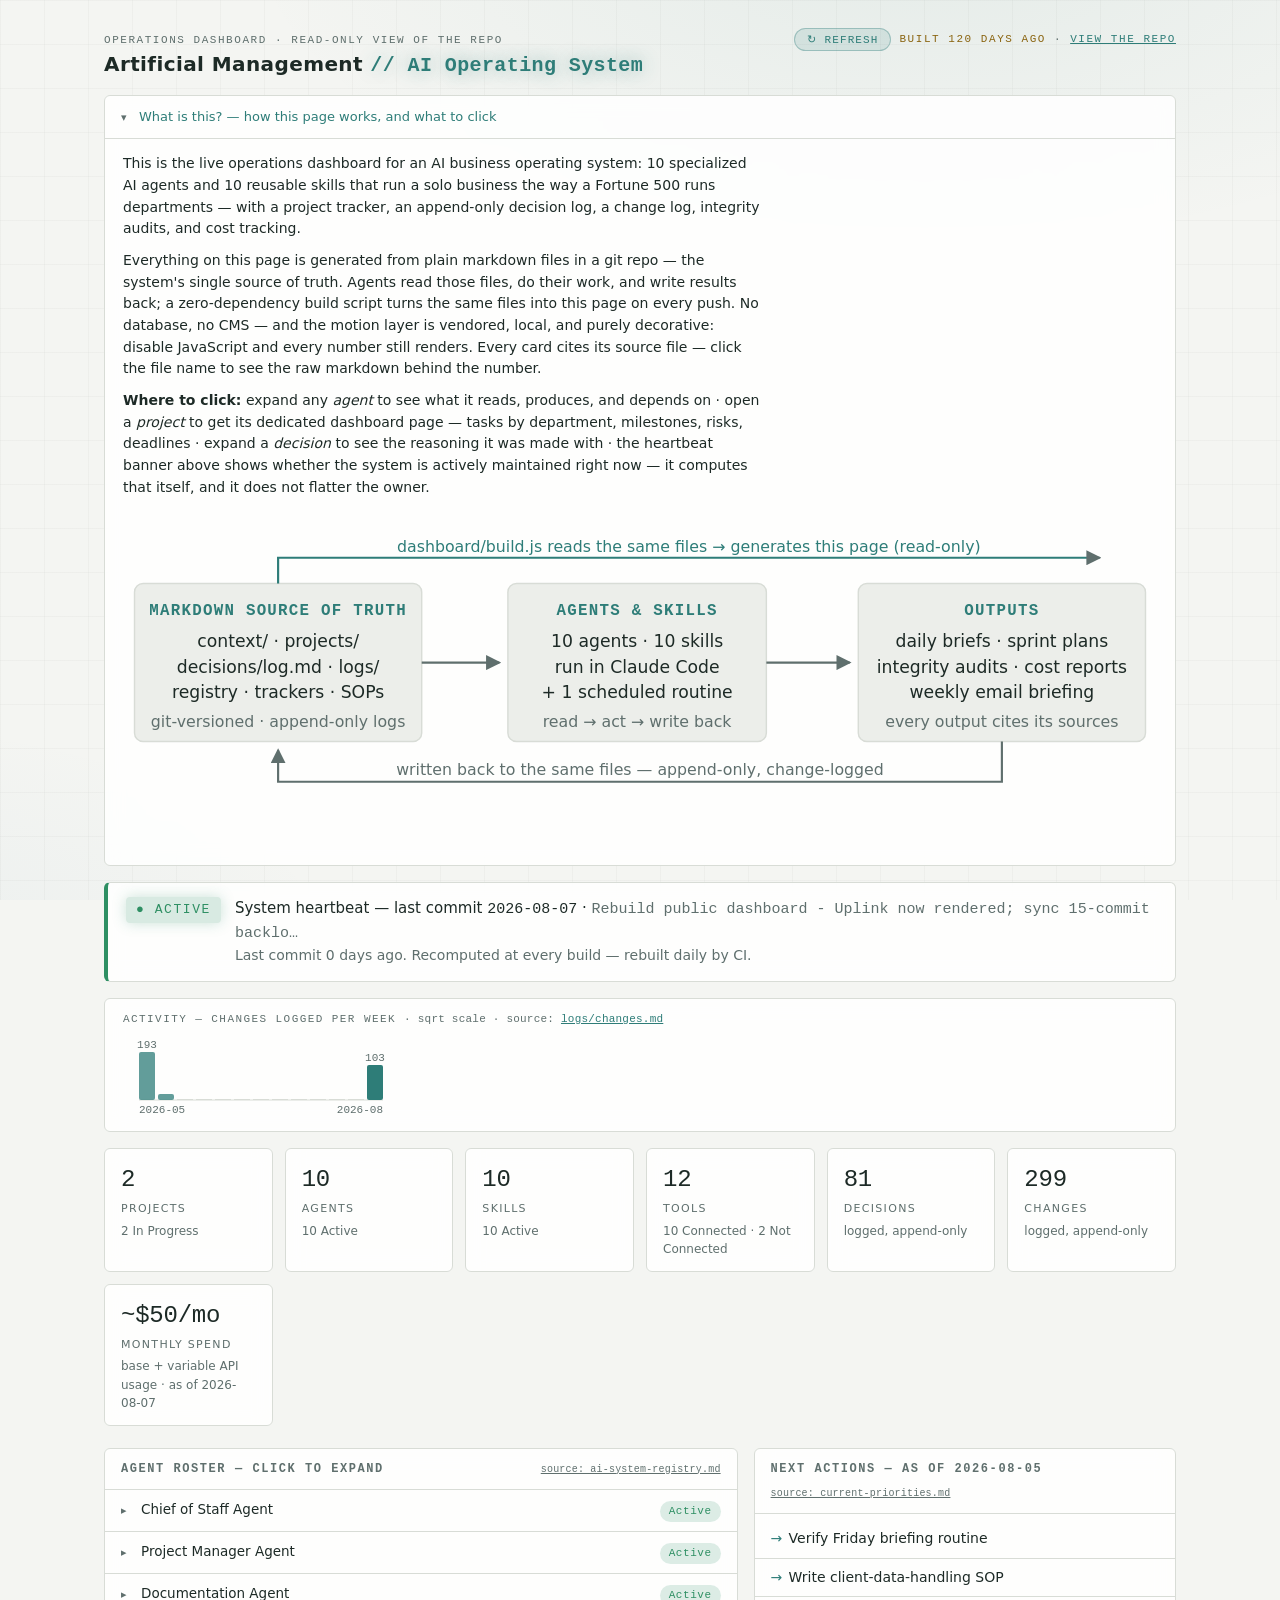
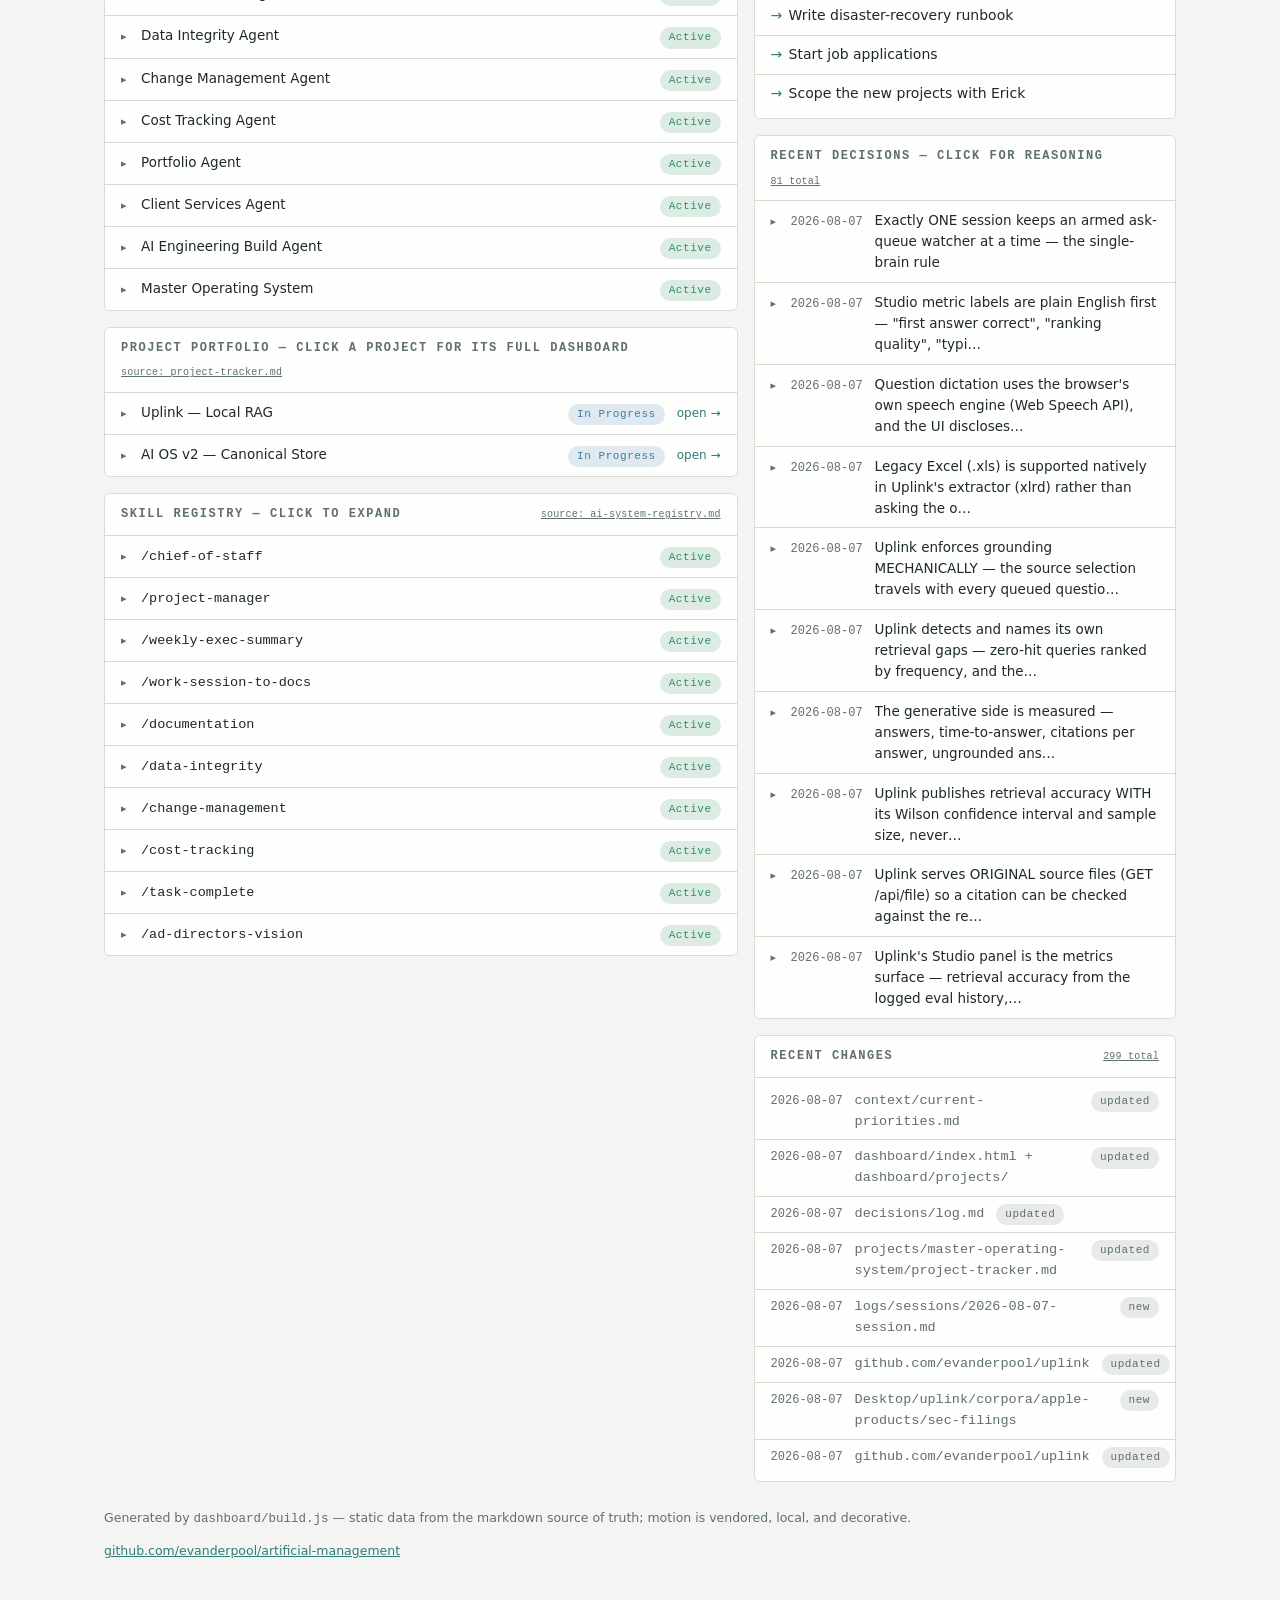
==== commit 3dd56b0b: "Close verify-dashboard-live next action; rebuild dashboards Co-Authored-By: Claude Fable 5 <noreply@" ====
--- a/dashboard/index.html
+++ b/dashboard/index.html
@@ -245,7 +245,7 @@
   </div>
   <div class="eyebrow num built-row">
     <button id="refreshBtn" class="refresh-btn" type="button" title="Reload the latest published build">↻ Refresh</button>
-    <span id="builtAgo" data-built="2026-08-07T22:41:15.308Z">built 2026-08-07 22:41 UTC</span>
+    <span id="builtAgo" data-built="2026-08-07T22:43:08.889Z">built 2026-08-07 22:43 UTC</span>
     · <a href="https://github.com/evanderpool/artificial-management">view the repo</a>
   </div>
 </header>
@@ -312,7 +312,7 @@
 <div class="heartbeat good">
   <span class="hb-label">● ACTIVE</span>
   <div>
-    <div>System heartbeat — last commit <span class="num">2026-08-07</span> · <span class="mono dim">Uplink operating day recorded — xls, corpus, UX, dictation, single-br…</span></div>
+    <div>System heartbeat — last commit <span class="num">2026-08-07</span> · <span class="mono dim">Rebuild public dashboard - Uplink now rendered; sync 15-commit backlo…</span></div>
     <div class="hb-detail">Last commit 0 days ago. Recomputed at every build — rebuilt daily by CI.</div>
   </div>
 </div>
@@ -320,7 +320,7 @@
 <div class="activity">
   <div class="a-title">Activity — changes logged per week <span class="a-src">· sqrt scale · source: <a href="https://github.com/evanderpool/artificial-management/blob/main/logs/changes.md" target="_blank" rel="noopener">logs/changes.md</a></span></div>
   <svg viewBox="0 0 276 80" width="276" height="80" role="img"
-    aria-label="Changes logged per week, 2026-05 to 2026-08: peak 193 in week of 2026-05-11, 10 quiet weeks, 101 this week. Square-root scale.">
+    aria-label="Changes logged per week, 2026-05 to 2026-08: peak 193 in week of 2026-05-11, 10 quiet weeks, 103 this week. Square-root scale.">
     <line x1="16" y1="64" x2="260" y2="64" class="baseline"/>
     <rect x="16" y="16" width="16" height="48" rx="2"
         class="bar"><title>Week of 2026-05-11: 193 changes logged</title></rect><text x="24" y="12" class="bar-label">193</text>
@@ -337,7 +337,7 @@
 <rect x="206" y="63" width="16" height="1" class="bar-zero"><title>Week of 2026-07-20: no changes logged</title></rect>
 <rect x="225" y="63" width="16" height="1" class="bar-zero"><title>Week of 2026-07-27: no changes logged</title></rect>
 <rect x="244" y="29" width="16" height="35" rx="2"
-        class="bar bar-end"><title>Week of 2026-08-03: 101 changes logged</title></rect><text x="252" y="25" class="bar-label">101</text>
+        class="bar bar-end"><title>Week of 2026-08-03: 103 changes logged</title></rect><text x="252" y="25" class="bar-label">103</text>
     <text x="16" y="77" class="axis-label">2026-05</text>
     <text x="260" y="77" class="axis-label" text-anchor="end">2026-08</text>
   </svg>
@@ -349,7 +349,7 @@
   <div class="metric"><div class="v">10</div><div class="k">Skills</div><div class="s">10 Active</div></div>
   <div class="metric"><div class="v">12</div><div class="k">Tools</div><div class="s">10 Connected · 2 Not Connected</div></div>
   <div class="metric"><div class="v">81</div><div class="k">Decisions</div><div class="s">logged, append-only</div></div>
-  <div class="metric"><div class="v">297</div><div class="k">Changes</div><div class="s">logged, append-only</div></div>
+  <div class="metric"><div class="v">299</div><div class="k">Changes</div><div class="s">logged, append-only</div></div>
   <div class="metric"><div class="v">~$50/mo</div><div class="k">Monthly spend</div><div class="s">base + variable API usage · as of 2026-08-07</div></div>
 </div>
 
@@ -565,7 +565,6 @@
       <h2>Next actions — as of 2026-08-05 <small><a href="https://github.com/evanderpool/artificial-management/blob/main/context/current-priorities.md" target="_blank" rel="noopener">source: current-priorities.md</a></small></h2>
       
       <ul class="next">
-<li>Verify dashboard live</li>
 <li>Verify Friday briefing routine</li>
 <li>Write client-data-handling SOP</li>
 <li>Write disaster-recovery runbook</li>
@@ -677,15 +676,15 @@
 </details>
     </div>
     <div class="card">
-      <h2>Recent changes <small><a href="https://github.com/evanderpool/artificial-management/blob/main/logs/changes.md" target="_blank" rel="noopener">297 total</a></small></h2>
+      <h2>Recent changes <small><a href="https://github.com/evanderpool/artificial-management/blob/main/logs/changes.md" target="_blank" rel="noopener">299 total</a></small></h2>
       <ul class="feed">
+<li><span class="num">2026-08-07</span><span class="mono dim">context/current-priorities.md</span><span class="pill pill-muted">updated</span></li>
+<li><span class="num">2026-08-07</span><span class="mono dim">dashboard/index.html + dashboard/projects/</span><span class="pill pill-muted">updated</span></li>
 <li><span class="num">2026-08-07</span><span class="mono dim">decisions/log.md</span><span class="pill pill-muted">updated</span></li>
 <li><span class="num">2026-08-07</span><span class="mono dim">projects/master-operating-system/project-tracker.md</span><span class="pill pill-muted">updated</span></li>
 <li><span class="num">2026-08-07</span><span class="mono dim">logs/sessions/2026-08-07-session.md</span><span class="pill pill-muted">new</span></li>
 <li><span class="num">2026-08-07</span><span class="mono dim">github.com/evanderpool/uplink</span><span class="pill pill-muted">updated</span></li>
 <li><span class="num">2026-08-07</span><span class="mono dim">Desktop/uplink/corpora/apple-products/sec-filings</span><span class="pill pill-muted">new</span></li>
-<li><span class="num">2026-08-07</span><span class="mono dim">github.com/evanderpool/uplink</span><span class="pill pill-muted">updated</span></li>
-<li><span class="num">2026-08-07</span><span class="mono dim">github.com/evanderpool/uplink</span><span class="pill pill-muted">updated</span></li>
 <li><span class="num">2026-08-07</span><span class="mono dim">github.com/evanderpool/uplink</span><span class="pill pill-muted">updated</span></li>
       </ul>
     </div>
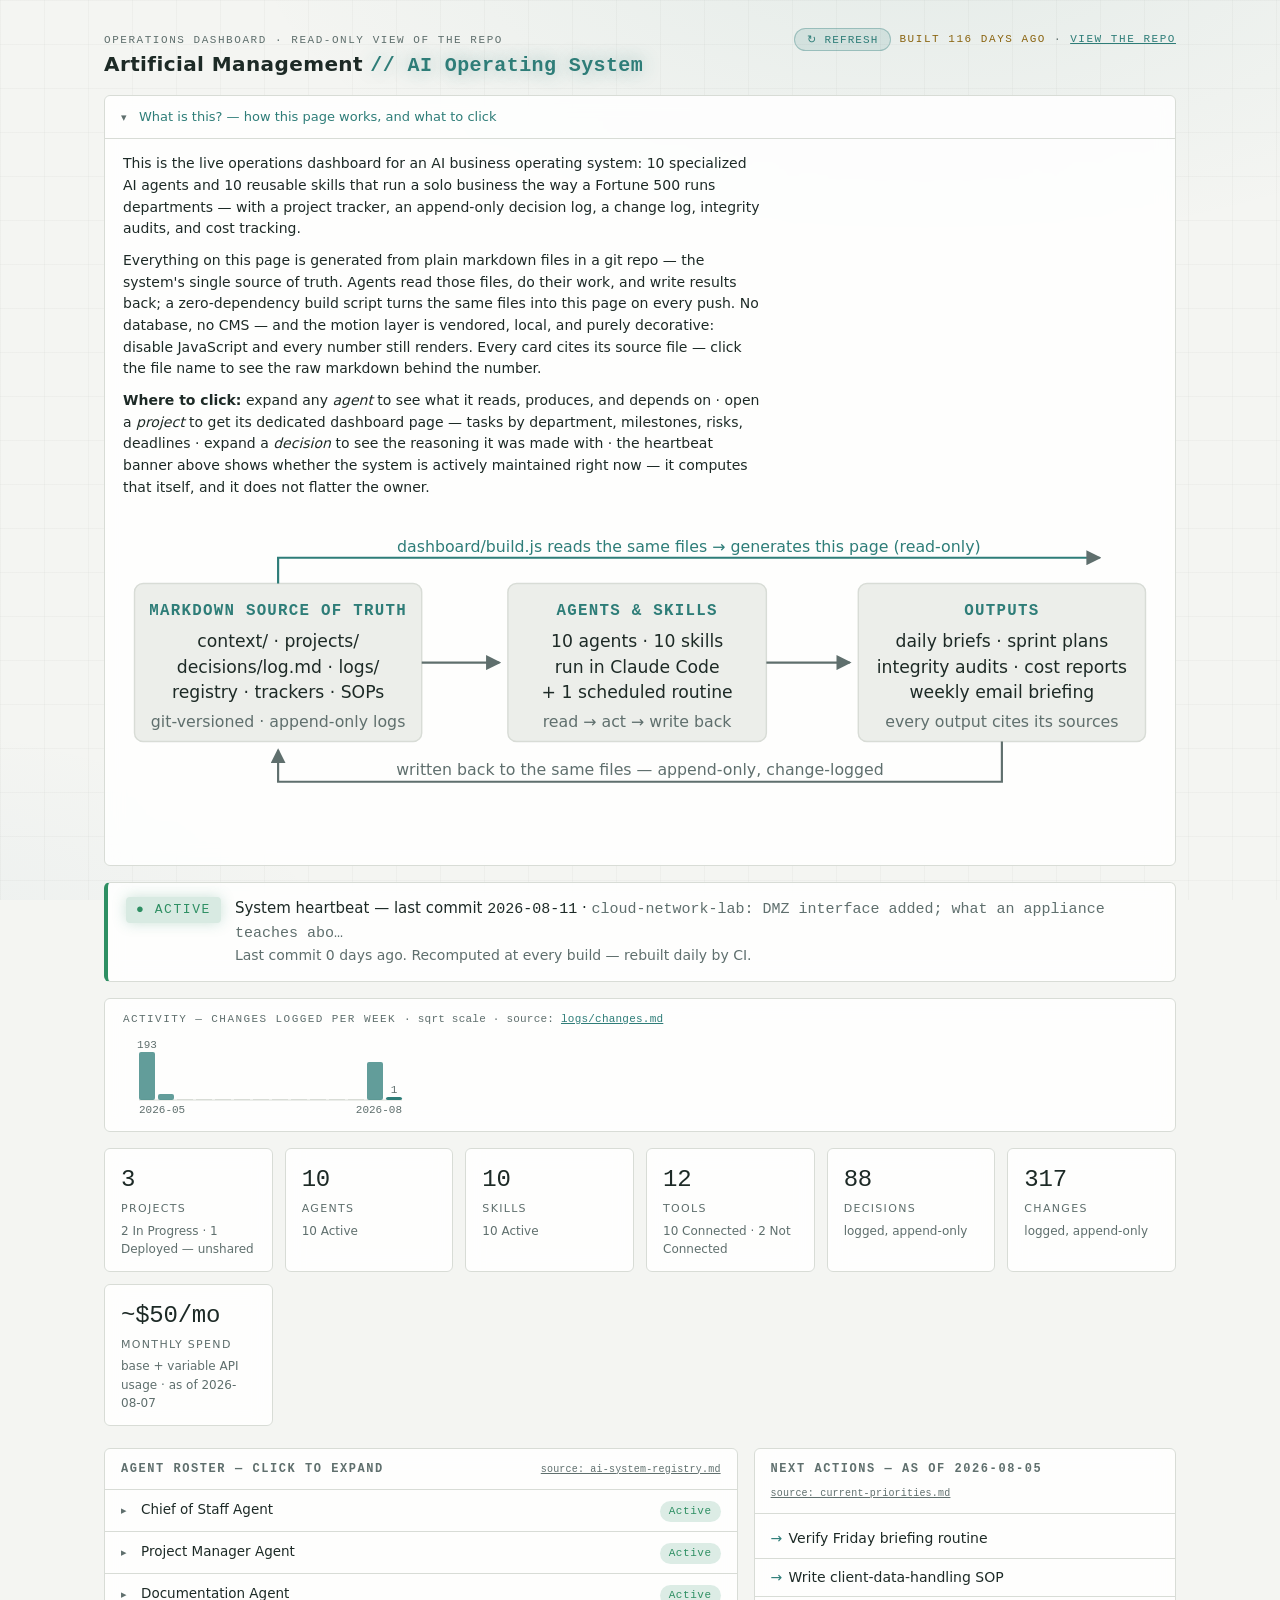
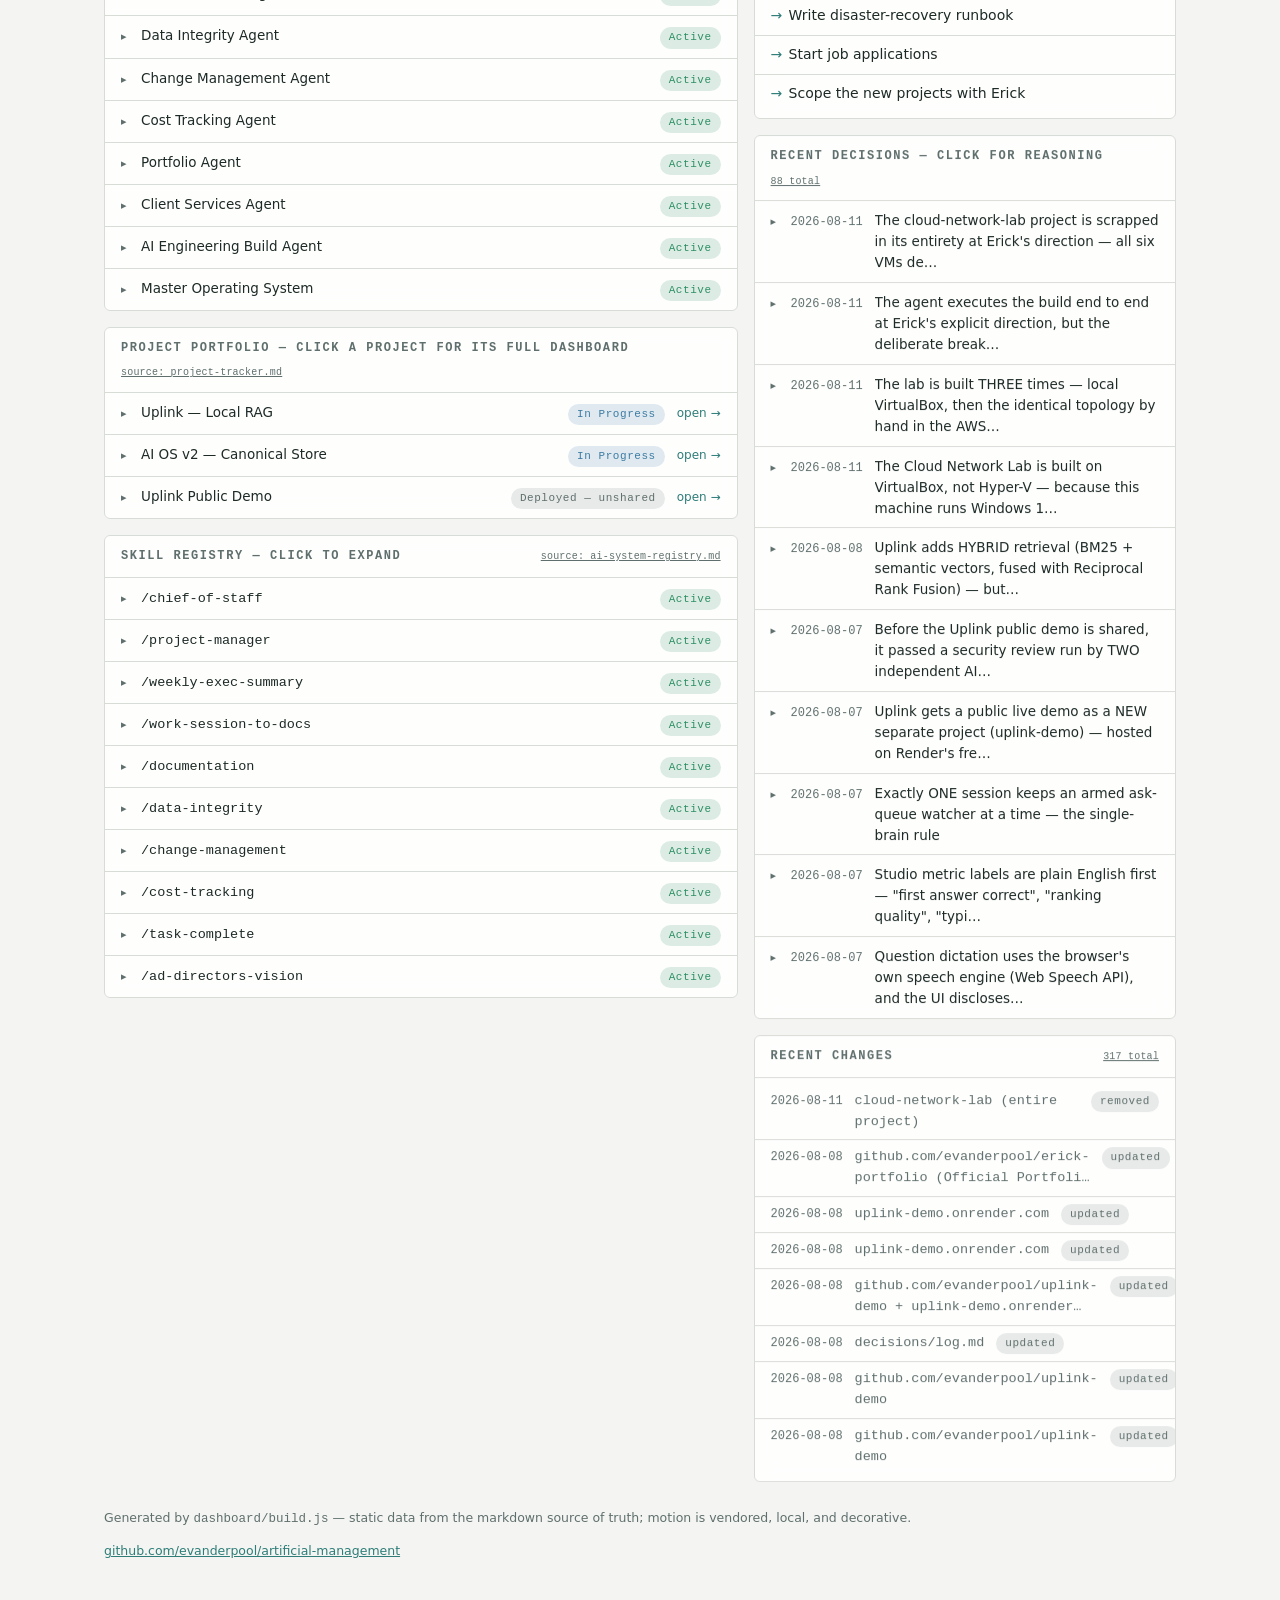
==== commit dfb26f11: "cloud-network-lab scrapped at Erick's direction: VMs, networks, files, docs all removed Full teardow" ====
--- a/dashboard/index.html
+++ b/dashboard/index.html
@@ -245,7 +245,7 @@
   </div>
   <div class="eyebrow num built-row">
     <button id="refreshBtn" class="refresh-btn" type="button" title="Reload the latest published build">↻ Refresh</button>
-    <span id="builtAgo" data-built="2026-08-07T22:43:08.889Z">built 2026-08-07 22:43 UTC</span>
+    <span id="builtAgo" data-built="2026-08-11T21:45:57.979Z">built 2026-08-11 21:45 UTC</span>
     · <a href="https://github.com/evanderpool/artificial-management">view the repo</a>
   </div>
 </header>
@@ -312,16 +312,16 @@
 <div class="heartbeat good">
   <span class="hb-label">● ACTIVE</span>
   <div>
-    <div>System heartbeat — last commit <span class="num">2026-08-07</span> · <span class="mono dim">Rebuild public dashboard - Uplink now rendered; sync 15-commit backlo…</span></div>
+    <div>System heartbeat — last commit <span class="num">2026-08-11</span> · <span class="mono dim">cloud-network-lab: DMZ interface added; what an appliance teaches abo…</span></div>
     <div class="hb-detail">Last commit 0 days ago. Recomputed at every build — rebuilt daily by CI.</div>
   </div>
 </div>
 
 <div class="activity">
   <div class="a-title">Activity — changes logged per week <span class="a-src">· sqrt scale · source: <a href="https://github.com/evanderpool/artificial-management/blob/main/logs/changes.md" target="_blank" rel="noopener">logs/changes.md</a></span></div>
-  <svg viewBox="0 0 276 80" width="276" height="80" role="img"
-    aria-label="Changes logged per week, 2026-05 to 2026-08: peak 193 in week of 2026-05-11, 10 quiet weeks, 103 this week. Square-root scale.">
-    <line x1="16" y1="64" x2="260" y2="64" class="baseline"/>
+  <svg viewBox="0 0 295 80" width="295" height="80" role="img"
+    aria-label="Changes logged per week, 2026-05 to 2026-08: peak 193 in week of 2026-05-11, 10 quiet weeks, 1 this week. Square-root scale.">
+    <line x1="16" y1="64" x2="279" y2="64" class="baseline"/>
     <rect x="16" y="16" width="16" height="48" rx="2"
         class="bar"><title>Week of 2026-05-11: 193 changes logged</title></rect><text x="24" y="12" class="bar-label">193</text>
 <rect x="35" y="58" width="16" height="6" rx="2"
@@ -336,20 +336,22 @@
 <rect x="187" y="63" width="16" height="1" class="bar-zero"><title>Week of 2026-07-13: no changes logged</title></rect>
 <rect x="206" y="63" width="16" height="1" class="bar-zero"><title>Week of 2026-07-20: no changes logged</title></rect>
 <rect x="225" y="63" width="16" height="1" class="bar-zero"><title>Week of 2026-07-27: no changes logged</title></rect>
-<rect x="244" y="29" width="16" height="35" rx="2"
-        class="bar bar-end"><title>Week of 2026-08-03: 103 changes logged</title></rect><text x="252" y="25" class="bar-label">103</text>
+<rect x="244" y="26" width="16" height="38" rx="2"
+        class="bar"><title>Week of 2026-08-03: 120 changes logged</title></rect>
+<rect x="263" y="61" width="16" height="3" rx="2"
+        class="bar bar-end"><title>Week of 2026-08-10: 1 change logged</title></rect><text x="271" y="57" class="bar-label">1</text>
     <text x="16" y="77" class="axis-label">2026-05</text>
-    <text x="260" y="77" class="axis-label" text-anchor="end">2026-08</text>
+    <text x="279" y="77" class="axis-label" text-anchor="end">2026-08</text>
   </svg>
 </div>
 
 <div class="metrics">
-  <div class="metric"><div class="v">2</div><div class="k">Projects</div><div class="s">2 In Progress</div></div>
+  <div class="metric"><div class="v">3</div><div class="k">Projects</div><div class="s">2 In Progress · 1 Deployed — unshared</div></div>
   <div class="metric"><div class="v">10</div><div class="k">Agents</div><div class="s">10 Active</div></div>
   <div class="metric"><div class="v">10</div><div class="k">Skills</div><div class="s">10 Active</div></div>
   <div class="metric"><div class="v">12</div><div class="k">Tools</div><div class="s">10 Connected · 2 Not Connected</div></div>
-  <div class="metric"><div class="v">81</div><div class="k">Decisions</div><div class="s">logged, append-only</div></div>
-  <div class="metric"><div class="v">299</div><div class="k">Changes</div><div class="s">logged, append-only</div></div>
+  <div class="metric"><div class="v">88</div><div class="k">Decisions</div><div class="s">logged, append-only</div></div>
+  <div class="metric"><div class="v">317</div><div class="k">Changes</div><div class="s">logged, append-only</div></div>
   <div class="metric"><div class="v">~$50/mo</div><div class="k">Monthly spend</div><div class="s">base + variable API usage · as of 2026-08-07</div></div>
 </div>
 
@@ -482,6 +484,7 @@
       <h2>Project portfolio — click a project for its full dashboard <small><a href="https://github.com/evanderpool/artificial-management/blob/main/projects/master-operating-system/project-tracker.md" target="_blank" rel="noopener">source: project-tracker.md</a></small></h2>
 <a class="row-link" href="projects/uplink.html"><span class="chev"></span><span class="row-name">Uplink — Local RAG</span><span class="pill pill-info">In Progress</span><span class="go">open →</span></a>
 <a class="row-link" href="projects/ai-os-v2-canonical-store.html"><span class="chev"></span><span class="row-name">AI OS v2 — Canonical Store</span><span class="pill pill-info">In Progress</span><span class="go">open →</span></a>
+<a class="row-link" href="projects/uplink-demo.html"><span class="chev"></span><span class="row-name">Uplink Public Demo</span><span class="pill pill-muted">Deployed — unshared</span><span class="go">open →</span></a>
     </div>
     <div class="card">
       <h2>Skill registry — click to expand <small><a href="https://github.com/evanderpool/artificial-management/blob/main/projects/master-operating-system/ai-system-registry.md" target="_blank" rel="noopener">source: ai-system-registry.md</a></small></h2>
@@ -573,7 +576,77 @@
       </ul>
     </div>
     <div class="card">
-      <h2>Recent decisions — click for reasoning <small><a href="https://github.com/evanderpool/artificial-management/blob/main/decisions/log.md" target="_blank" rel="noopener">81 total</a></small></h2>
+      <h2>Recent decisions — click for reasoning <small><a href="https://github.com/evanderpool/artificial-management/blob/main/decisions/log.md" target="_blank" rel="noopener">88 total</a></small></h2>
+<details class="row">
+  <summary><span class="chev"></span><span class="num">2026-08-11</span><span class="row-name row-wrap">The cloud-network-lab project is scrapped in its entirety at Erick's direction — all six VMs de…</span></summary>
+  <div class="row-body">
+    <p>The cloud-network-lab project is scrapped in its entirety at Erick's direction — all six VMs deleted with their disks, the am-public NAT network and host-only adapter removed, the VirtualBox media registry emptied, C:\Users\Erick\CloudLab (~40 GB: ISOs, VM disks, SSH keys, build artifacts) deleted, and the projects/cloud-network-lab/ documentation removed from the repo rather than archived — Erick chose full deletion over the archive option when offered both</p>
+    <div class="kv">
+      <div><span class="k">Reasoning</span><span>Erick's call, made mid-build during the DMZ phase; the standing archive-don't-delete rule was raised explicitly and he chose deletion anyway, which under the repo's own escalation rule (concern stated once, user reaffirms, proceed) is binding</span></div>
+      <div><span class="k">Context</span><span>at teardown the lab had five running VMs (OPNsense perimeter with a DMZ interface + live DMZ policy, Debian router/bastion, Debian app server, Postgres+pgvector db with proven zero egress, Windows Server 2025 DC on corp.internal) plus a sixth Alpine DMZ host mid-bootstrap; an unresolved firewall Unbound SERVFAIL diagnosis was in flight (DNSBL module ruled out by controlled experiment, root priming worked, per-query sends stopped — undiagnosed at teardown). Prior decision entries about the lab remain per the append-only rule; they describe a project that no longer exists. Tracker slate slot reopened — new-project scoping with Erick still pending</span></div>
+    </div>
+  </div>
+</details>
+<details class="row">
+  <summary><span class="chev"></span><span class="num">2026-08-11</span><span class="row-name row-wrap">The agent executes the build end to end at Erick's explicit direction, but the deliberate break…</span></summary>
+  <div class="row-body">
+    <p>The agent executes the build end to end at Erick's explicit direction, but the deliberate break/fix drills remain Erick's own work</p>
+    <div class="kv">
+      <div><span class="k">Reasoning</span><span>Erick asked for this to be done by AI — which is on-thesis for Artificial Management (AI agents doing real operational work) and is itself the better case-study framing: &quot;I directed an agent to design, build, document and verify a segmented network, then port it to AWS.&quot; The tradeoff was named once rather than argued: full agent execution costs the operator muscle memory. Mitigation is that every command and its rationale is narrated in the build log, and step 5 — breaking the lab on purpose (bad route, wrong rule, missing forward) and diagnosing with ip route / ss / tcpdump — stays in Erick's hands, because that is the part that has to survive an interview. Documentation was registered BEFORE the first VM rather than after: if the evolution is the product, a reconstructed log is a sanitised one, and the everything-worked-first-try narrative is exactly what makes portfolio projects read as fiction</span></div>
+      <div><span class="k">Context</span><span>the one thing the agent genuinely cannot do unattended is the VirtualBox install and host-only adapter creation — both ship or touch kernel drivers and require an administrator elevation prompt only a human at the keyboard can approve. Tracked as a Blocked task in the tracker rather than silently retried</span></div>
+    </div>
+  </div>
+</details>
+<details class="row">
+  <summary><span class="chev"></span><span class="num">2026-08-11</span><span class="row-name row-wrap">The lab is built THREE times — local VirtualBox, then the identical topology by hand in the AWS…</span></summary>
+  <div class="row-body">
+    <p>The lab is built THREE times — local VirtualBox, then the identical topology by hand in the AWS console, then the same thing in Terraform — and the progression itself is the portfolio artifact</p>
+    <div class="kv">
+      <div><span class="k">Reasoning</span><span>Erick's own framing was local-then-cloud with the evolution explained in the case study, which is a stronger piece than either half alone: a finished network proves tutorial-following, whereas one architecture expressed three ways with the reasoning between them proves the abstraction is understood. One phase was ADDED to his plan — the manual console rebuild — because going straight from VMs to Terraform produces someone who can run apply without being able to diagnose what it built. The centrepiece deliverable is a lab→cloud mapping table (NAT Network→VPC+IGW, nftables→security groups, VBoxManage→Terraform) which is what converts a homelab into a cloud-engineering artifact for a recruiter</span></div>
+      <div><span class="k">Context</span><span>Erick is applying for BOTH cloud and AI engineering roles, so the db tier runs Postgres + pgvector — the lab becomes the rehearsal environment for the ai-os-v2-canonical-store migration instead of competing with it for hours. Cost trap identified up front: AWS managed NAT Gateway is NOT free tier (~[price redacted]/hr, ~[price redacted], billed idle) — Phases 2-3 use a NAT instance or design around egress, and a billing alarm is the first resource created before any network resource</span></div>
+    </div>
+  </div>
+</details>
+<details class="row">
+  <summary><span class="chev"></span><span class="num">2026-08-11</span><span class="row-name row-wrap">The Cloud Network Lab is built on VirtualBox, not Hyper-V — because this machine runs Windows 1…</span></summary>
+  <div class="row-body">
+    <p>The Cloud Network Lab is built on VirtualBox, not Hyper-V — because this machine runs Windows 11 HOME and therefore cannot run Hyper-V at all</p>
+    <div class="kv">
+      <div><span class="k">Reasoning</span><span>the question was posed as a VirtualBox-vs-Hyper-V tradeoff, but the premise was false and checking it first changed the answer. Host survey found virtmgmt.msc and vmms.exe absent from disk and the vmms service unregistered; the Hyper-V role is a Pro/Enterprise/Education feature Microsoft does not ship on Home. What made Hyper-V look present was HypervisorPresent:True, which reports the Virtual Machine Platform — the reduced hypervisor Windows runs beneath itself for WSL2 and virtualization-based security. It hosts WSL, not general-purpose VMs. Consequence accepted knowingly: because that hypervisor already owns VT-x, VirtualBox runs via the Windows Hypervisor Platform API rather than natively, which is slower — irrelevant for headless Linux servers running sshd and nftables, and not worth disabling VBS and losing WSL2 to fix. VMware Workstation Pro (free for personal use since late 2024) is held in reserve if the penalty ever becomes measurable rather than theoretical</span></div>
+      <div><span class="k">Context</span><span>host is i7-6700 / 31.8GB RAM / 788GB free, Windows 11 Home build 26200. Debian 13.6.0 netinst chosen over Alpine: Erick self-assessed &quot;confident but still practicing,&quot; and Alpine's BusyBox/apk/OpenRC is a second dialect that does NOT transfer to a cloud instance, where systemd and apt do — 250MB more RAM for direct relevance</span></div>
+    </div>
+  </div>
+</details>
+<details class="row">
+  <summary><span class="chev"></span><span class="num">2026-08-08</span><span class="row-name row-wrap">Uplink adds HYBRID retrieval (BM25 + semantic vectors, fused with Reciprocal Rank Fusion) — but…</span></summary>
+  <div class="row-body">
+    <p>Uplink adds HYBRID retrieval (BM25 + semantic vectors, fused with Reciprocal Rank Fusion) — but only after a measured head-to-head justified it, shipped behind a flag, and reviewed by an independent agent</p>
+    <div class="kv">
+      <div><span class="k">Reasoning</span><span>the long-standing plan was &quot;BM25 first, vectors only if the eval numbers prove it.&quot; Executed exactly that: built the vector path behind UPLINK_HYBRID (off in production, so the live demo stays pure BM25 and unchanged), then scored BM25 vs hybrid on the SAME golden questions over the demo's ten near-duplicate Apple 10-Ks. Real result with on-device bge-small: first-answer 53%-&gt;93%, MRR 0.702-&gt;0.967 (15 questions, deterministic, logged to eval-history). RRF chosen specifically because BM25 scores and cosine similarities are on different scales and can't be added — RRF fuses by rank, needing no calibration. Embedder choice follows the TRUST BOUNDARY, not performance: on-device (fastembed/bge-small) where documents are confidential so nothing leaves the machine; an embedding API (Voyage/OpenAI — Anthropic has no embeddings endpoint) only where data is public. An independent review agent then caught a genuine HIGH bug: a guard the code's own comments promised (refuse a query embedded by a different model than built the index) was never implemented, so a mismatched embedder would silently fuse garbage instead of degrading to BM25 — fixed with embedder_matches() + a dimension guard + regression tests</span></div>
+      <div><span class="k">Context</span><span>uplink-demo commits b9731a2 (build), 450994f (case study). New files: uplink/embeddings.py, vectors.py, hybrid.py; scripts/build_vectors.py, eval_compare.py; fixtures/demo-10k-golden.jsonl. Honest limits kept with the number: 15-question sample, and near-duplicate filings are the case most disadvantageous to keyword search, so the gain would likely shrink on distinct documents. Live public activation still pending (on free hosting it means the API-embedder path)</span></div>
+    </div>
+  </div>
+</details>
+<details class="row">
+  <summary><span class="chev"></span><span class="num">2026-08-07</span><span class="row-name row-wrap">Before the Uplink public demo is shared, it passed a security review run by TWO independent AI…</span></summary>
+  <div class="row-body">
+    <p>Before the Uplink public demo is shared, it passed a security review run by TWO independent AI agents in parallel, and the demo's answering model is Claude Sonnet (claude-sonnet-5) pinned in render.yaml</p>
+    <div class="kv">
+      <div><span class="k">Reasoning</span><span>a public, paid-API-backed endpoint under Erick's name needs adversarial review, not self-assessment — two independent agents converged on the same top finding (a rate-limit bypass), which is exactly the cross-check a single reviewer can't provide. The one real hole: the per-visitor limit keyed on the LEFTMOST X-Forwarded-For value, which the client controls (a proxy appends the real IP on the RIGHT), so rotating the header minted unlimited fresh 5-question allowances against the paid API — financial DoS. Fixed to read the rightmost proxy hop with IP validation. Also withheld verbatim visitor search-query text from the public /api/metrics (cross-visitor disclosure on a recruiter-facing site), capped the rate-limit key set, and bounded metrics log reads. Both reviews rated secrets, write-gating, SQL/FTS injection, path traversal, XSS, prompt-injection containment, and error disclosure clean</span></div>
+      <div><span class="k">Context</span><span>uplink-demo commits 23f1efd (Sonnet + case study in repo) and f2456d1 (security fixes); 349 tests. Standing gate unchanged: address stays unshared until the 2026-08-13 reviews; monthly Anthropic spend cap is the required backstop behind the per-visitor limit</span></div>
+    </div>
+  </div>
+</details>
+<details class="row">
+  <summary><span class="chev"></span><span class="num">2026-08-07</span><span class="row-name row-wrap">Uplink gets a public live demo as a NEW separate project (uplink-demo) — hosted on Render's fre…</span></summary>
+  <div class="row-body">
+    <p>Uplink gets a public live demo as a NEW separate project (uplink-demo) — hosted on Render's free tier with the free onrender.com address, answering via the Claude API (Haiku) instead of the borrowed-brain session</p>
+    <div class="kv">
+      <div><span class="k">Reasoning</span><span>Erick wants a simple, internet-reachable showcase without touching the current system: one server, one deploy, no rearchitecting. Vercel+Supabase was considered and rejected as a renovation (serverless + external database rewrite) where Render is a move-in; Supabase remains a future project on its own merits (canonical store, phase 2). The API brain reuses the existing ask-queue seam and the same mechanical grounding checks, so &quot;answers only from your documents&quot; holds without a human session armed. Private local Uplink keeps the borrowed brain — the split sharpens the privacy pitch: the demo uses the API, the product on client data doesn't have to</span></div>
+      <div><span class="k">Context</span><span>abuse/cost controls decided: 5 questions per visitor IP with a 3-day reset, monthly spend cap on the Anthropic workspace (~[price redacted]), public documents only in the demo corpus. GOING LIVE IS GATED by the 2026-08-13 security reviews (public internet exposure exceeds the Tailscale threat model they were scoped for). Installable desktop app discussed and parked as a future project. Offline build authorized 2026-08-07; publishing/deploy remains a keyboard act</span></div>
+    </div>
+  </div>
+</details>
 <details class="row">
   <summary><span class="chev"></span><span class="num">2026-08-07</span><span class="row-name row-wrap">Exactly ONE session keeps an armed ask-queue watcher at a time — the single-brain rule</span></summary>
   <div class="row-body">
@@ -604,88 +677,18 @@
     </div>
   </div>
 </details>
-<details class="row">
-  <summary><span class="chev"></span><span class="num">2026-08-07</span><span class="row-name row-wrap">Legacy Excel (.xls) is supported natively in Uplink's extractor (xlrd) rather than asking the o…</span></summary>
-  <div class="row-body">
-    <p>Legacy Excel (.xls) is supported natively in Uplink's extractor (xlrd) rather than asking the operator to convert files</p>
-    <div class="kv">
-      <div><span class="k">Reasoning</span><span>Erick's real corpus arrived as EDGAR .xls exports and legacy tooling will keep emitting the format; a document tool that says &quot;go convert your files&quot; fails the operator at the exact moment it should absorb the mess. The extractor mirrors the existing optional-dependency pattern, and the test fixture is a hand-built BIFF2 byte stream so the suite still needs no spreadsheet-writing library — same ethos as the hand-built PDF</span></div>
-      <div><span class="k">Context</span><span>uplink commit 246d5ab; proven immediately by indexing ten Apple 10-K filings FY2016-FY2025 that the UI had refused hours earlier, and answering a dictated five-year profitability question from them the same evening</span></div>
-    </div>
-  </div>
-</details>
-<details class="row">
-  <summary><span class="chev"></span><span class="num">2026-08-07</span><span class="row-name row-wrap">Uplink enforces grounding MECHANICALLY — the source selection travels with every queued questio…</span></summary>
-  <div class="row-body">
-    <p>Uplink enforces grounding MECHANICALLY — the source selection travels with every queued question, and no answer is published until each citation is verified against the index and against that selection</p>
-    <div class="kv">
-      <div><span class="k">Reasoning</span><span>Erick asked whether an answer had come from the internet, then whether selecting one document had actually limited retrieval. Both questions exposed real gaps: (a) the source checkboxes scoped Search but were never wired into Ask AI, so a scoped question was answered from the whole collection with no indication in the UI — confirmed against a stored request before fixing; (b) &quot;answers come only from your documents&quot; was a contract in AGENT.md that nothing verified, so a model mixing in outside knowledge would have been invisible. A promise the system cannot check is not a guarantee, and this system's entire claim is grounded answers</span></div>
-      <div><span class="k">Context</span><span>uplink commit 96026c4; write_answer now raises GroundingError on any citation naming an unindexed or deselected document and refuses to write the response; responses carry sources_used/passages/grounding_verified/scoped and the answer card displays them; uplink search --doc COLLECTION/PATH lets a brain session honour scope; empty selection is stored as [] and kept distinguishable from &quot;no scoping&quot;; AGENT.md now forbids web search and background knowledge for answer substance. 282 tests</span></div>
-    </div>
-  </div>
-</details>
-<details class="row">
-  <summary><span class="chev"></span><span class="num">2026-08-07</span><span class="row-name row-wrap">Uplink detects and names its own retrieval gaps — zero-hit queries ranked by frequency, and the…</span></summary>
-  <div class="row-body">
-    <p>Uplink detects and names its own retrieval gaps — zero-hit queries ranked by frequency, and the individual TERMS from failed queries that match no passage anywhere in the index</p>
-    <div class="kv">
-      <div><span class="k">Reasoning</span><span>a metrics panel that only scores is a report card; one that names the missing vocabulary is a work queue. Splitting failed queries into terms and testing each against FTS5 separates the two causes of failure — the corpus genuinely lacks the topic, or it holds it under different words — and only the second is fixable. Verified live: &quot;what is our PTO policy&quot; surfaces PTO as absent while the corpus says &quot;paid time off&quot;. Deterministic SQL, no model, so it stays reproducible</span></div>
-      <div><span class="k">Context</span><span>uplink commit e458747; paired with POST /api/promote so upvotes become fixtures without leaving the workspace; stopwords and sub-3-character tokens excluded as noise</span></div>
-    </div>
-  </div>
-</details>
-<details class="row">
-  <summary><span class="chev"></span><span class="num">2026-08-07</span><span class="row-name row-wrap">The generative side is measured — answers, time-to-answer, citations per answer, ungrounded ans…</span></summary>
-  <div class="row-body">
-    <p>The generative side is measured — answers, time-to-answer, citations per answer, ungrounded answers, save rate, and VERIFICATION RATE (share of answers where a cited source was actually opened); thumbs move from search results onto AI answers</p>
-    <div class="kv">
-      <div><span class="k">Reasoning</span><span>nine answers had been generated with zero metrics about any of them — the product's main interaction was unmeasured, and the feedback loop read zero not from apathy but because no rating control existed on that path. Verification rate is the honest test of whether citations do their job or merely decorate; an upvoted answer promotes to a fixture whose expected documents are exactly the ones it cited</span></div>
-      <div><span class="k">Context</span><span>uplink commit 54bc49a; first real reading was 78% verification (7 of 9), median 57s to answer, 6.7 citations per answer</span></div>
-    </div>
-  </div>
-</details>
-<details class="row">
-  <summary><span class="chev"></span><span class="num">2026-08-07</span><span class="row-name row-wrap">Uplink publishes retrieval accuracy WITH its Wilson confidence interval and sample size, never…</span></summary>
-  <div class="row-body">
-    <p>Uplink publishes retrieval accuracy WITH its Wilson confidence interval and sample size, never a bare rate; run-to-run deltas are labelled and marked not-comparable across different fixture sets</p>
-    <div class="kv">
-      <div><span class="k">Reasoning</span><span>hit@1 of 92% comes from 13 questions — the true range is 67–99%. Publishing &quot;92%&quot; alone is an overclaim an interviewer or client will correctly puncture, whereas publishing the interval demonstrates the statistical literacy the number is supposed to prove. Same logic for deltas: comparing scores across different question sets is meaningless and must be labelled rather than charted as progress</span></div>
-      <div><span class="k">Context</span><span>uplink commit 54bc49a; the panel also scores the LIVE index alongside the published baseline (drift detection) and names the currently failing questions, turning a score into a to-do list</span></div>
-    </div>
-  </div>
-</details>
-<details class="row">
-  <summary><span class="chev"></span><span class="num">2026-08-07</span><span class="row-name row-wrap">Uplink serves ORIGINAL source files (GET /api/file) so a citation can be checked against the re…</span></summary>
-  <div class="row-body">
-    <p>Uplink serves ORIGINAL source files (GET /api/file) so a citation can be checked against the real document, with containment enforced against each collection's recorded corpus root rather than against client input</p>
-    <div class="kv">
-      <div><span class="k">Reasoning</span><span>Erick asked to see the original file type properly in the reader; extracted text proves what retrieval saw, the original proves what the document is, and a verification UI needs both. This is the first request-time corpus file read in the system, so the path is never client-supplied: (collection, path) is looked up in the index, joined to the stored corpus root, resolved, and required to remain inside it; extension whitelisted, size capped at 80MB, reads logged. PDFs open at the cited page by parsing the &quot;Page N&quot; section label</span></div>
-      <div><span class="k">Context</span><span>uplink commit 2c06b9b; the adversarial security review of this endpoint was DEFERRED at Erick's direction 2026-08-07 and is parked in the tracker (Data Integrity Agent, 2026-08-13) — it must run before any Tailscale exposure, since this endpoint widens the read surface from text chunks to whole files</span></div>
-    </div>
-  </div>
-</details>
-<details class="row">
-  <summary><span class="chev"></span><span class="num">2026-08-07</span><span class="row-name row-wrap">Uplink's Studio panel is the metrics surface — retrieval accuracy from the logged eval history,…</span></summary>
-  <div class="row-body">
-    <p>Uplink's Studio panel is the metrics surface — retrieval accuracy from the logged eval history, latency percentiles, the human feedback loop (votes → promoted fixtures → pending backlog), and corpus health; unmeasured numbers are reported as unmeasured rather than filled in</p>
-    <div class="kv">
-      <div><span class="k">Reasoning</span><span>the accuracy claim is the differentiator against cloud RAG tools, and a metrics panel that estimates or fabricates a figure would destroy exactly the credibility it exists to build. Everything shown is computed from artifacts the system already produces (index, eval-history.jsonl, query log, feedback log), so every number on screen is reproducible from the CLI</span></div>
-      <div><span class="k">Context</span><span>uplink commit 2c06b9b; also fixed a real bug where /api/metrics read fixtures/eval-history.jsonl relative to the process CWD, meaning a server on one database could display another corpus's accuracy — fixtures dir is now explicit</span></div>
-    </div>
-  </div>
-</details>
     </div>
     <div class="card">
-      <h2>Recent changes <small><a href="https://github.com/evanderpool/artificial-management/blob/main/logs/changes.md" target="_blank" rel="noopener">299 total</a></small></h2>
+      <h2>Recent changes <small><a href="https://github.com/evanderpool/artificial-management/blob/main/logs/changes.md" target="_blank" rel="noopener">317 total</a></small></h2>
       <ul class="feed">
-<li><span class="num">2026-08-07</span><span class="mono dim">context/current-priorities.md</span><span class="pill pill-muted">updated</span></li>
-<li><span class="num">2026-08-07</span><span class="mono dim">dashboard/index.html + dashboard/projects/</span><span class="pill pill-muted">updated</span></li>
-<li><span class="num">2026-08-07</span><span class="mono dim">decisions/log.md</span><span class="pill pill-muted">updated</span></li>
-<li><span class="num">2026-08-07</span><span class="mono dim">projects/master-operating-system/project-tracker.md</span><span class="pill pill-muted">updated</span></li>
-<li><span class="num">2026-08-07</span><span class="mono dim">logs/sessions/2026-08-07-session.md</span><span class="pill pill-muted">new</span></li>
-<li><span class="num">2026-08-07</span><span class="mono dim">github.com/evanderpool/uplink</span><span class="pill pill-muted">updated</span></li>
-<li><span class="num">2026-08-07</span><span class="mono dim">Desktop/uplink/corpora/apple-products/sec-filings</span><span class="pill pill-muted">new</span></li>
-<li><span class="num">2026-08-07</span><span class="mono dim">github.com/evanderpool/uplink</span><span class="pill pill-muted">updated</span></li>
+<li><span class="num">2026-08-11</span><span class="mono dim">cloud-network-lab (entire project)</span><span class="pill pill-muted">removed</span></li>
+<li><span class="num">2026-08-08</span><span class="mono dim">github.com/evanderpool/erick-portfolio (Official Portfoli…</span><span class="pill pill-muted">updated</span></li>
+<li><span class="num">2026-08-08</span><span class="mono dim">uplink-demo.onrender.com</span><span class="pill pill-muted">updated</span></li>
+<li><span class="num">2026-08-08</span><span class="mono dim">uplink-demo.onrender.com</span><span class="pill pill-muted">updated</span></li>
+<li><span class="num">2026-08-08</span><span class="mono dim">github.com/evanderpool/uplink-demo + uplink-demo.onrender…</span><span class="pill pill-muted">updated</span></li>
+<li><span class="num">2026-08-08</span><span class="mono dim">decisions/log.md</span><span class="pill pill-muted">updated</span></li>
+<li><span class="num">2026-08-08</span><span class="mono dim">github.com/evanderpool/uplink-demo</span><span class="pill pill-muted">updated</span></li>
+<li><span class="num">2026-08-08</span><span class="mono dim">github.com/evanderpool/uplink-demo</span><span class="pill pill-muted">updated</span></li>
       </ul>
     </div>
   </div>
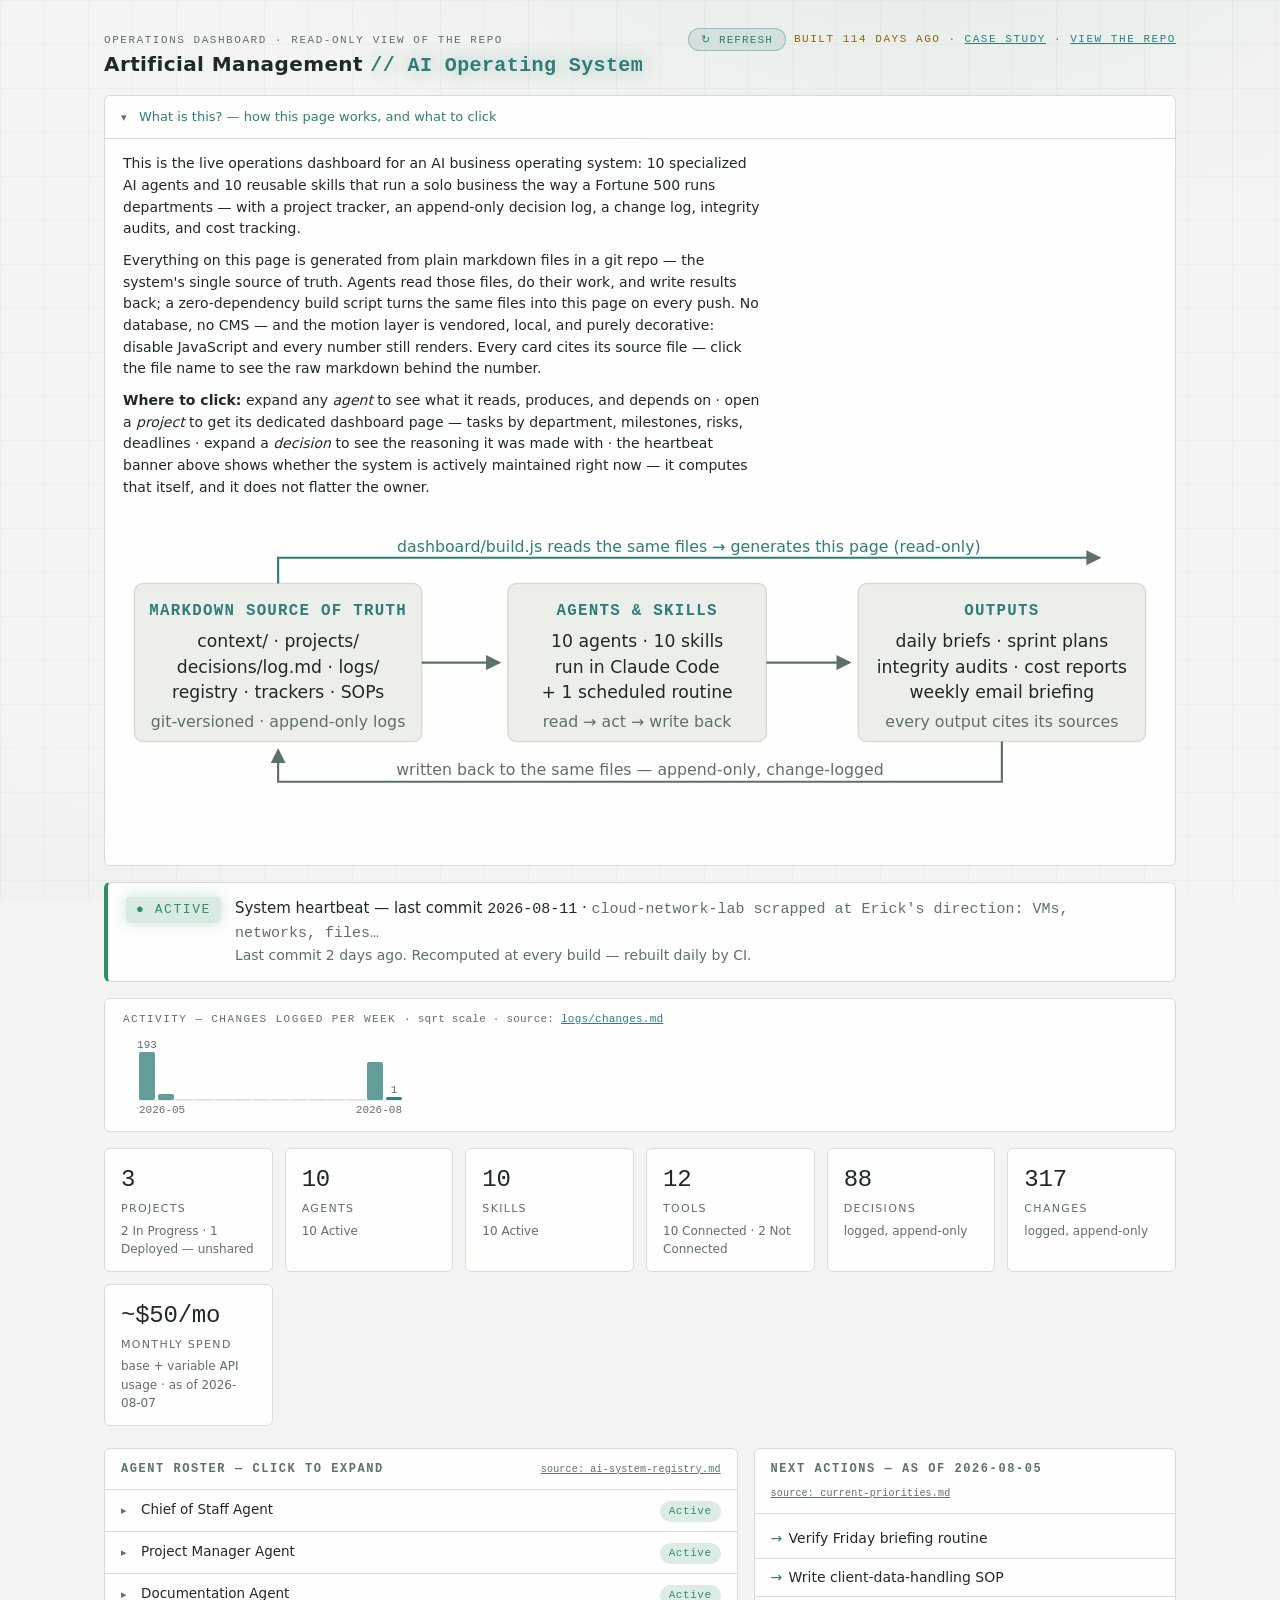
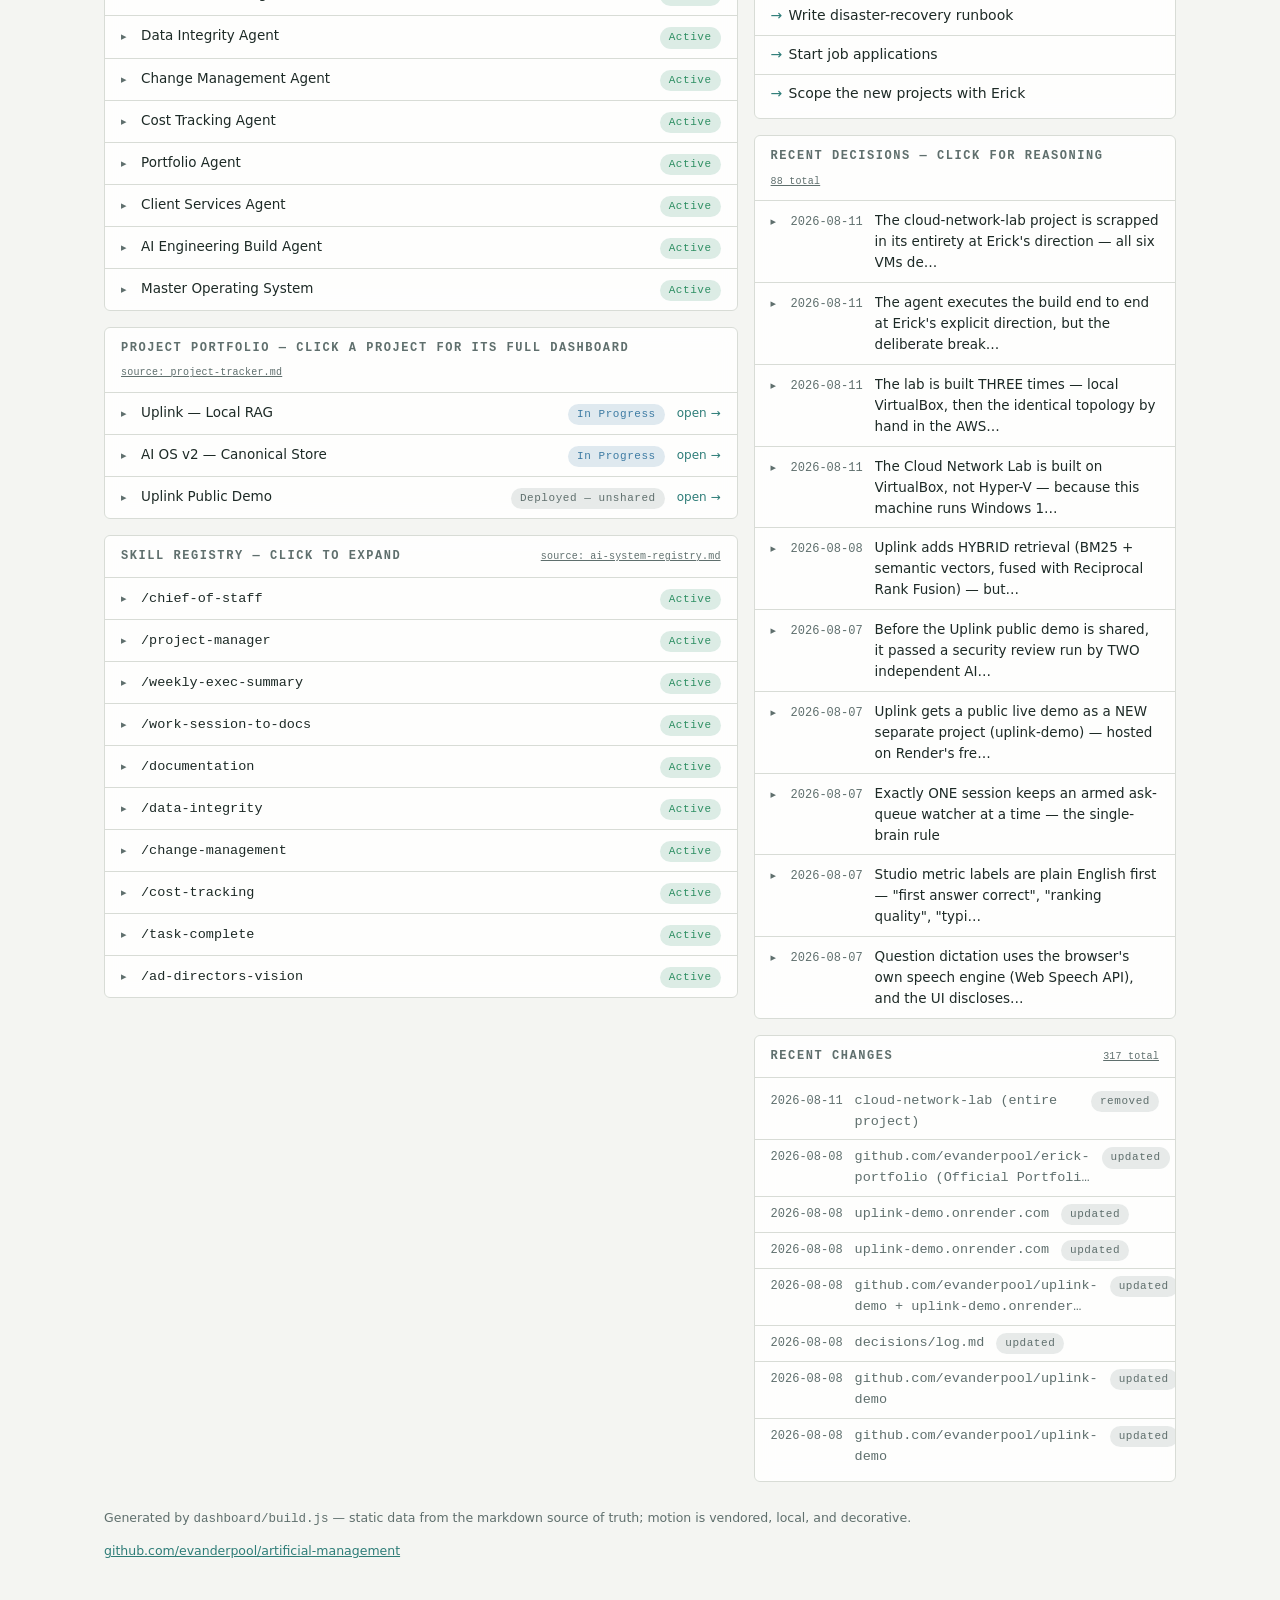
==== commit c45af42c: "AI OS case study: CASE-STUDY.md at root, linked from README + dashboard header Co-Authored-By: Claud" ====
--- a/dashboard/index.html
+++ b/dashboard/index.html
@@ -245,7 +245,8 @@
   </div>
   <div class="eyebrow num built-row">
     <button id="refreshBtn" class="refresh-btn" type="button" title="Reload the latest published build">↻ Refresh</button>
-    <span id="builtAgo" data-built="2026-08-11T21:45:57.979Z">built 2026-08-11 21:45 UTC</span>
+    <span id="builtAgo" data-built="2026-08-14T02:59:33.321Z">built 2026-08-14 02:59 UTC</span>
+    · <a href="https://github.com/evanderpool/artificial-management/blob/main/CASE-STUDY.md">case study</a>
     · <a href="https://github.com/evanderpool/artificial-management">view the repo</a>
   </div>
 </header>
@@ -312,8 +313,8 @@
 <div class="heartbeat good">
   <span class="hb-label">● ACTIVE</span>
   <div>
-    <div>System heartbeat — last commit <span class="num">2026-08-11</span> · <span class="mono dim">cloud-network-lab: DMZ interface added; what an appliance teaches abo…</span></div>
-    <div class="hb-detail">Last commit 0 days ago. Recomputed at every build — rebuilt daily by CI.</div>
+    <div>System heartbeat — last commit <span class="num">2026-08-11</span> · <span class="mono dim">cloud-network-lab scrapped at Erick's direction: VMs, networks, files…</span></div>
+    <div class="hb-detail">Last commit 2 days ago. Recomputed at every build — rebuilt daily by CI.</div>
   </div>
 </div>
 
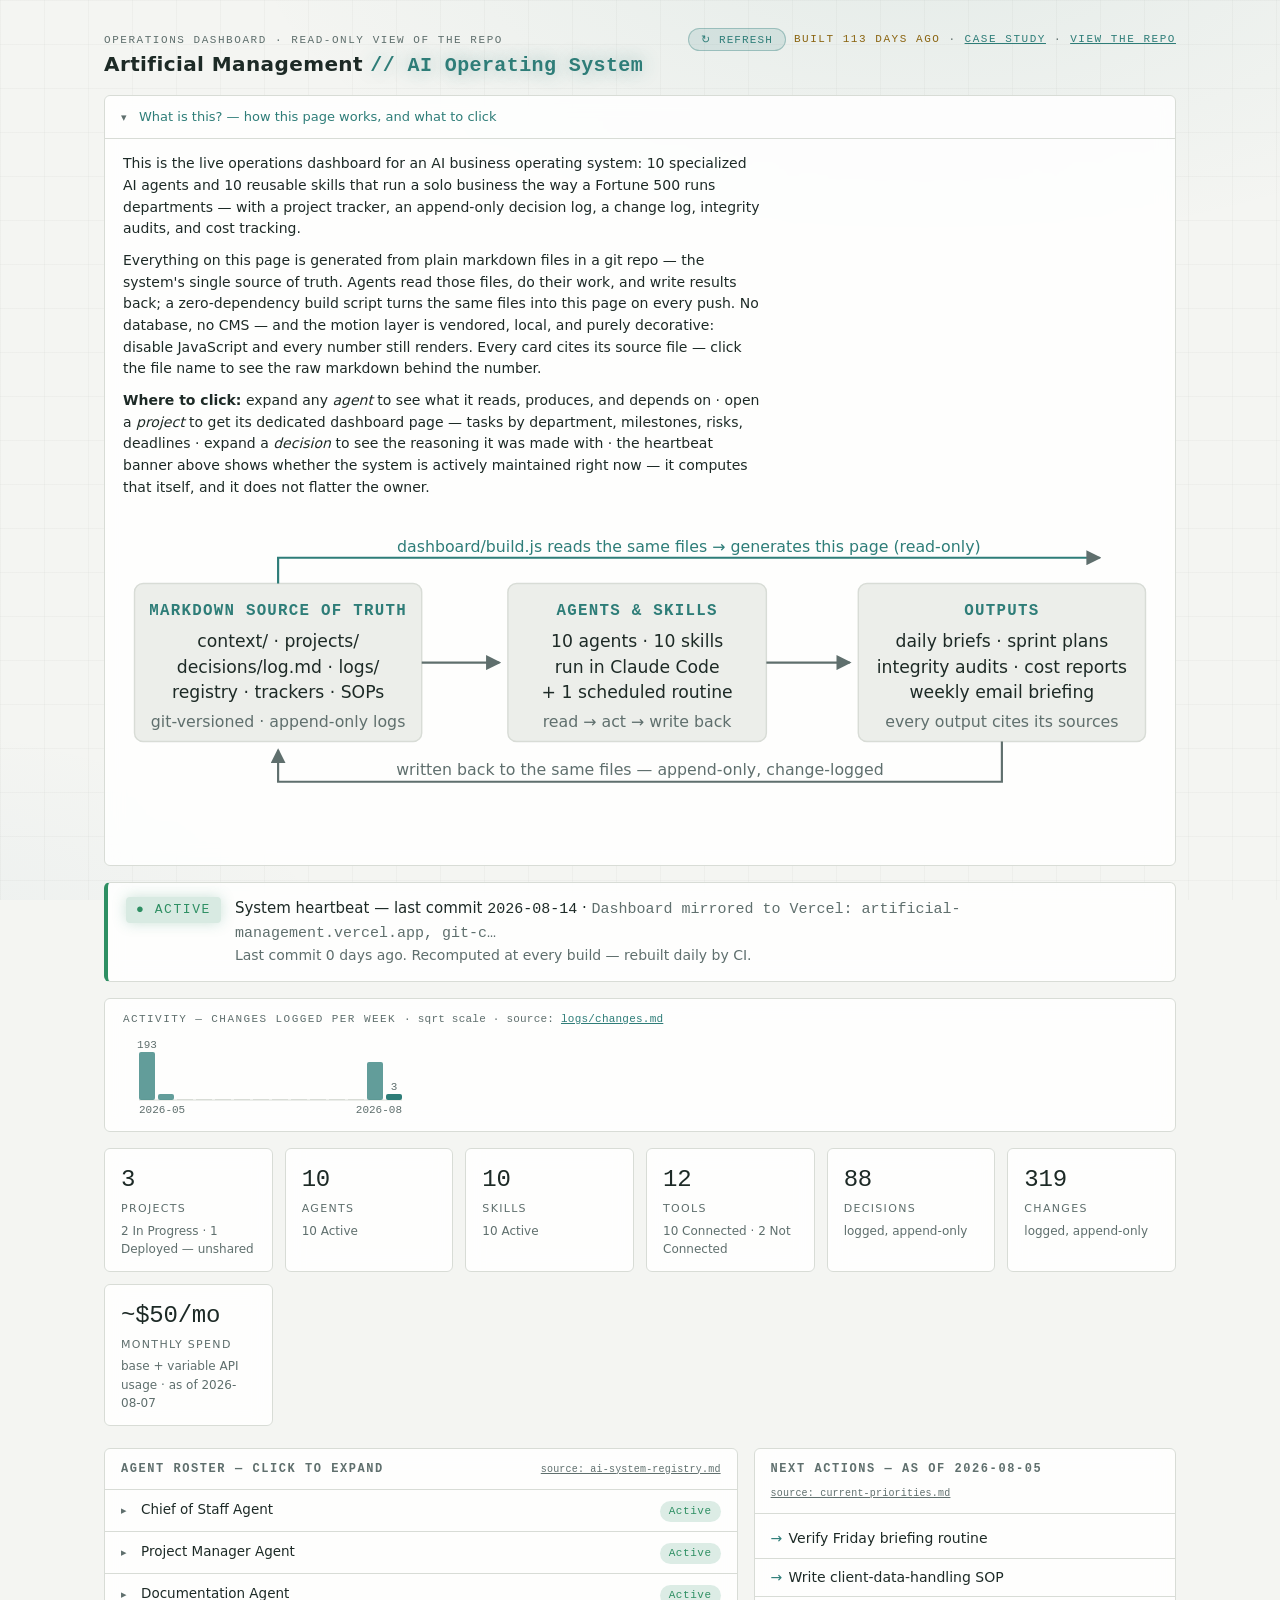
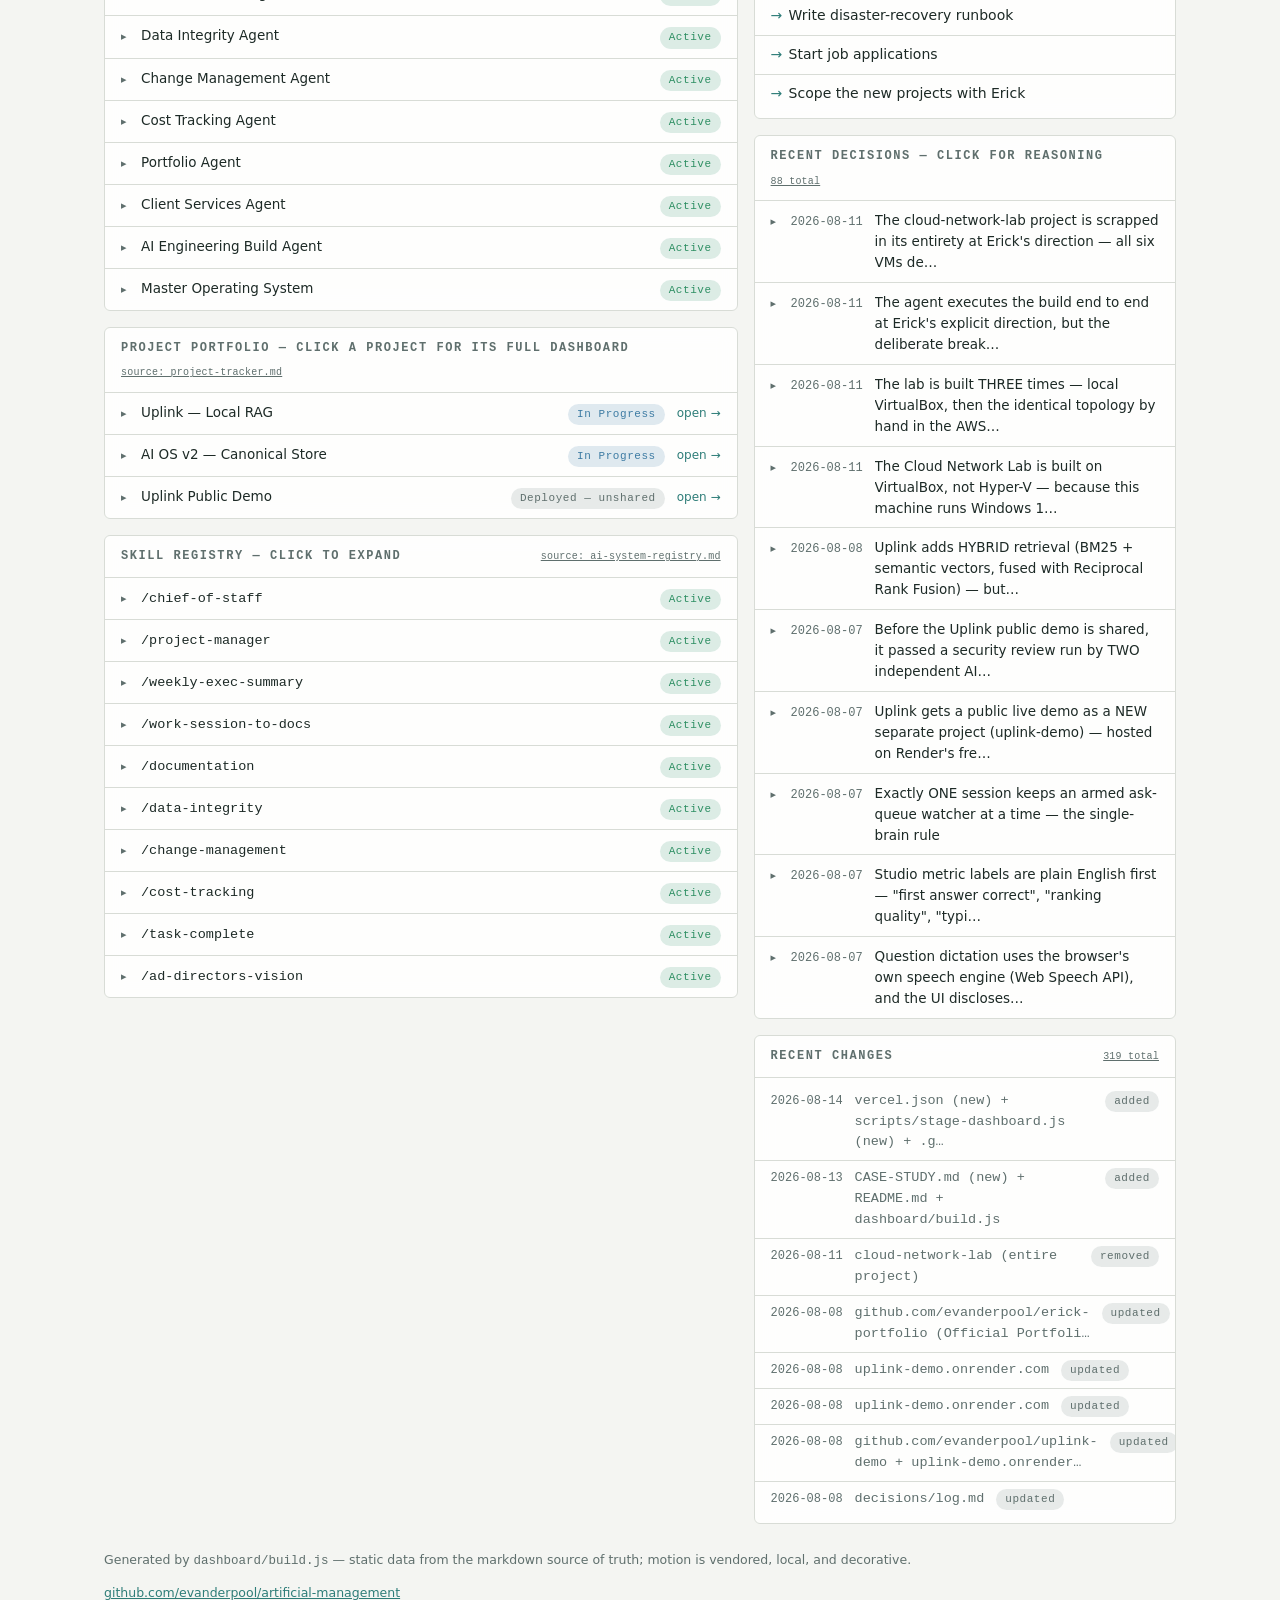
==== commit c4dee53a: "Case study rendered as a dashboard page: build.js md renderer -> case-study.html, header link now on" ====
--- a/dashboard/index.html
+++ b/dashboard/index.html
@@ -245,8 +245,8 @@
   </div>
   <div class="eyebrow num built-row">
     <button id="refreshBtn" class="refresh-btn" type="button" title="Reload the latest published build">↻ Refresh</button>
-    <span id="builtAgo" data-built="2026-08-14T02:59:33.321Z">built 2026-08-14 02:59 UTC</span>
-    · <a href="https://github.com/evanderpool/artificial-management/blob/main/CASE-STUDY.md">case study</a>
+    <span id="builtAgo" data-built="2026-08-15T00:03:55.523Z">built 2026-08-15 00:03 UTC</span>
+    · <a href="case-study.html">case study</a>
     · <a href="https://github.com/evanderpool/artificial-management">view the repo</a>
   </div>
 </header>
@@ -313,15 +313,15 @@
 <div class="heartbeat good">
   <span class="hb-label">● ACTIVE</span>
   <div>
-    <div>System heartbeat — last commit <span class="num">2026-08-11</span> · <span class="mono dim">cloud-network-lab scrapped at Erick's direction: VMs, networks, files…</span></div>
-    <div class="hb-detail">Last commit 2 days ago. Recomputed at every build — rebuilt daily by CI.</div>
+    <div>System heartbeat — last commit <span class="num">2026-08-14</span> · <span class="mono dim">Dashboard mirrored to Vercel: artificial-management.vercel.app, git-c…</span></div>
+    <div class="hb-detail">Last commit 0 days ago. Recomputed at every build — rebuilt daily by CI.</div>
   </div>
 </div>
 
 <div class="activity">
   <div class="a-title">Activity — changes logged per week <span class="a-src">· sqrt scale · source: <a href="https://github.com/evanderpool/artificial-management/blob/main/logs/changes.md" target="_blank" rel="noopener">logs/changes.md</a></span></div>
   <svg viewBox="0 0 295 80" width="295" height="80" role="img"
-    aria-label="Changes logged per week, 2026-05 to 2026-08: peak 193 in week of 2026-05-11, 10 quiet weeks, 1 this week. Square-root scale.">
+    aria-label="Changes logged per week, 2026-05 to 2026-08: peak 193 in week of 2026-05-11, 10 quiet weeks, 3 this week. Square-root scale.">
     <line x1="16" y1="64" x2="279" y2="64" class="baseline"/>
     <rect x="16" y="16" width="16" height="48" rx="2"
         class="bar"><title>Week of 2026-05-11: 193 changes logged</title></rect><text x="24" y="12" class="bar-label">193</text>
@@ -339,8 +339,8 @@
 <rect x="225" y="63" width="16" height="1" class="bar-zero"><title>Week of 2026-07-27: no changes logged</title></rect>
 <rect x="244" y="26" width="16" height="38" rx="2"
         class="bar"><title>Week of 2026-08-03: 120 changes logged</title></rect>
-<rect x="263" y="61" width="16" height="3" rx="2"
-        class="bar bar-end"><title>Week of 2026-08-10: 1 change logged</title></rect><text x="271" y="57" class="bar-label">1</text>
+<rect x="263" y="58" width="16" height="6" rx="2"
+        class="bar bar-end"><title>Week of 2026-08-10: 3 changes logged</title></rect><text x="271" y="54" class="bar-label">3</text>
     <text x="16" y="77" class="axis-label">2026-05</text>
     <text x="279" y="77" class="axis-label" text-anchor="end">2026-08</text>
   </svg>
@@ -352,7 +352,7 @@
   <div class="metric"><div class="v">10</div><div class="k">Skills</div><div class="s">10 Active</div></div>
   <div class="metric"><div class="v">12</div><div class="k">Tools</div><div class="s">10 Connected · 2 Not Connected</div></div>
   <div class="metric"><div class="v">88</div><div class="k">Decisions</div><div class="s">logged, append-only</div></div>
-  <div class="metric"><div class="v">317</div><div class="k">Changes</div><div class="s">logged, append-only</div></div>
+  <div class="metric"><div class="v">319</div><div class="k">Changes</div><div class="s">logged, append-only</div></div>
   <div class="metric"><div class="v">~$50/mo</div><div class="k">Monthly spend</div><div class="s">base + variable API usage · as of 2026-08-07</div></div>
 </div>
 
@@ -680,16 +680,16 @@
 </details>
     </div>
     <div class="card">
-      <h2>Recent changes <small><a href="https://github.com/evanderpool/artificial-management/blob/main/logs/changes.md" target="_blank" rel="noopener">317 total</a></small></h2>
+      <h2>Recent changes <small><a href="https://github.com/evanderpool/artificial-management/blob/main/logs/changes.md" target="_blank" rel="noopener">319 total</a></small></h2>
       <ul class="feed">
+<li><span class="num">2026-08-14</span><span class="mono dim">vercel.json (new) + scripts/stage-dashboard.js (new) + .g…</span><span class="pill pill-muted">added</span></li>
+<li><span class="num">2026-08-13</span><span class="mono dim">CASE-STUDY.md (new) + README.md + dashboard/build.js</span><span class="pill pill-muted">added</span></li>
 <li><span class="num">2026-08-11</span><span class="mono dim">cloud-network-lab (entire project)</span><span class="pill pill-muted">removed</span></li>
 <li><span class="num">2026-08-08</span><span class="mono dim">github.com/evanderpool/erick-portfolio (Official Portfoli…</span><span class="pill pill-muted">updated</span></li>
 <li><span class="num">2026-08-08</span><span class="mono dim">uplink-demo.onrender.com</span><span class="pill pill-muted">updated</span></li>
 <li><span class="num">2026-08-08</span><span class="mono dim">uplink-demo.onrender.com</span><span class="pill pill-muted">updated</span></li>
 <li><span class="num">2026-08-08</span><span class="mono dim">github.com/evanderpool/uplink-demo + uplink-demo.onrender…</span><span class="pill pill-muted">updated</span></li>
 <li><span class="num">2026-08-08</span><span class="mono dim">decisions/log.md</span><span class="pill pill-muted">updated</span></li>
-<li><span class="num">2026-08-08</span><span class="mono dim">github.com/evanderpool/uplink-demo</span><span class="pill pill-muted">updated</span></li>
-<li><span class="num">2026-08-08</span><span class="mono dim">github.com/evanderpool/uplink-demo</span><span class="pill pill-muted">updated</span></li>
       </ul>
     </div>
   </div>
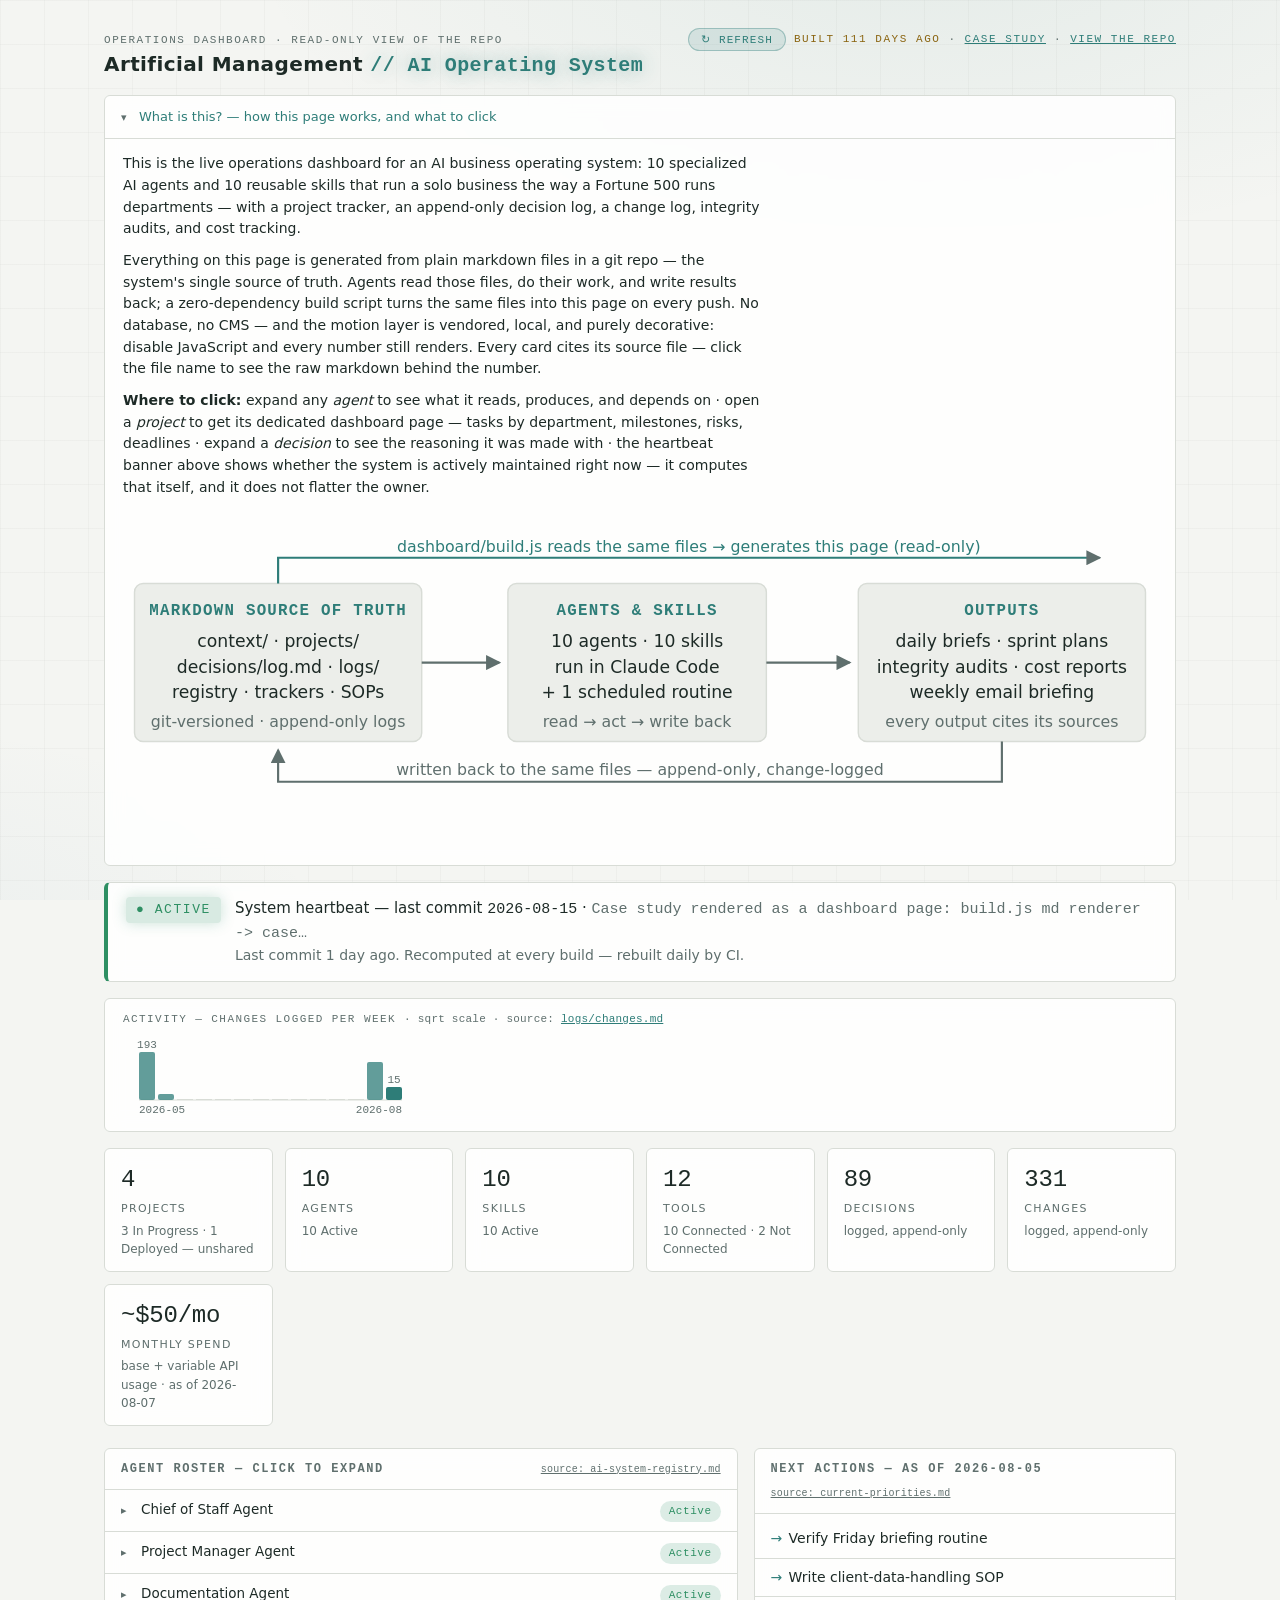
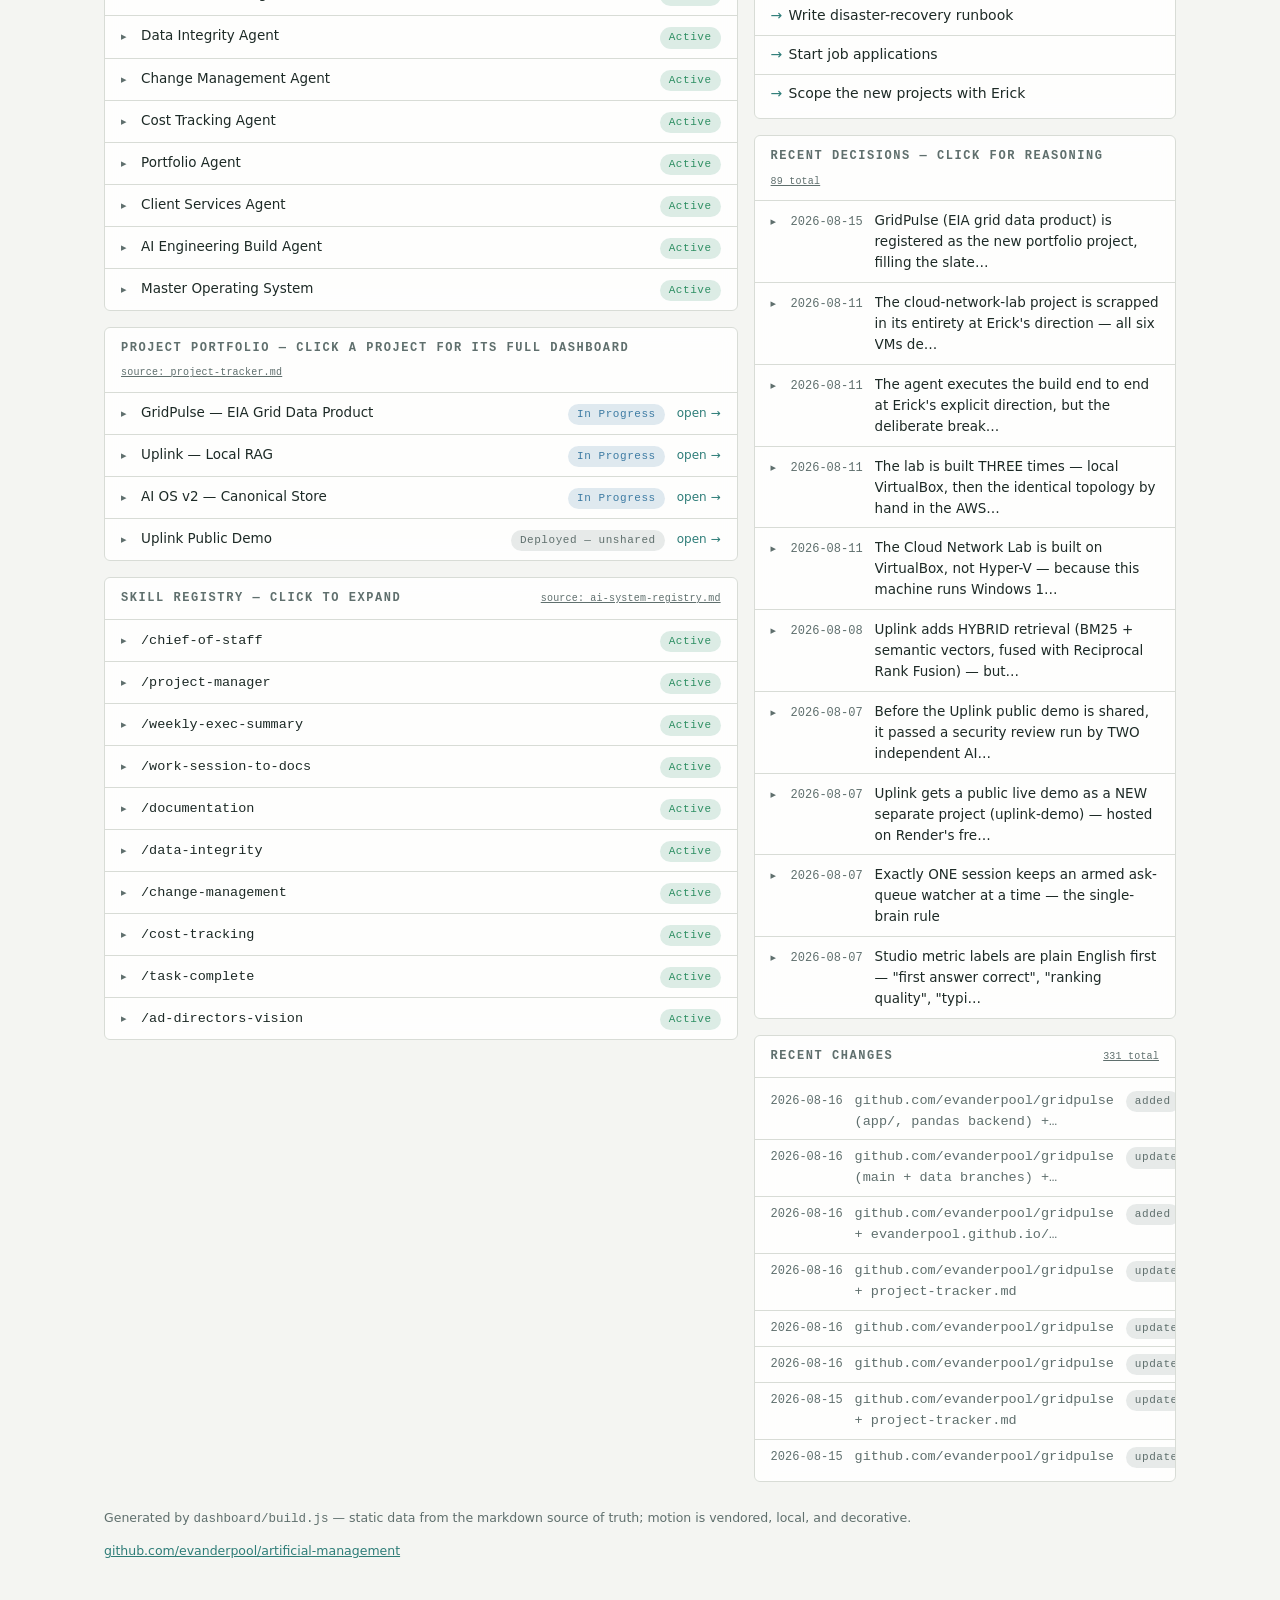
==== commit 5eead13b: "GridPulse registered, built, and SHIPPED: zero code -> live public data product Tracker: gridpulse r" ====
--- a/dashboard/index.html
+++ b/dashboard/index.html
@@ -245,7 +245,7 @@
   </div>
   <div class="eyebrow num built-row">
     <button id="refreshBtn" class="refresh-btn" type="button" title="Reload the latest published build">↻ Refresh</button>
-    <span id="builtAgo" data-built="2026-08-15T00:03:55.523Z">built 2026-08-15 00:03 UTC</span>
+    <span id="builtAgo" data-built="2026-08-16T18:45:07.255Z">built 2026-08-16 18:45 UTC</span>
     · <a href="case-study.html">case study</a>
     · <a href="https://github.com/evanderpool/artificial-management">view the repo</a>
   </div>
@@ -313,15 +313,15 @@
 <div class="heartbeat good">
   <span class="hb-label">● ACTIVE</span>
   <div>
-    <div>System heartbeat — last commit <span class="num">2026-08-14</span> · <span class="mono dim">Dashboard mirrored to Vercel: artificial-management.vercel.app, git-c…</span></div>
-    <div class="hb-detail">Last commit 0 days ago. Recomputed at every build — rebuilt daily by CI.</div>
+    <div>System heartbeat — last commit <span class="num">2026-08-15</span> · <span class="mono dim">Case study rendered as a dashboard page: build.js md renderer -&gt; case…</span></div>
+    <div class="hb-detail">Last commit 1 day ago. Recomputed at every build — rebuilt daily by CI.</div>
   </div>
 </div>
 
 <div class="activity">
   <div class="a-title">Activity — changes logged per week <span class="a-src">· sqrt scale · source: <a href="https://github.com/evanderpool/artificial-management/blob/main/logs/changes.md" target="_blank" rel="noopener">logs/changes.md</a></span></div>
   <svg viewBox="0 0 295 80" width="295" height="80" role="img"
-    aria-label="Changes logged per week, 2026-05 to 2026-08: peak 193 in week of 2026-05-11, 10 quiet weeks, 3 this week. Square-root scale.">
+    aria-label="Changes logged per week, 2026-05 to 2026-08: peak 193 in week of 2026-05-11, 10 quiet weeks, 15 this week. Square-root scale.">
     <line x1="16" y1="64" x2="279" y2="64" class="baseline"/>
     <rect x="16" y="16" width="16" height="48" rx="2"
         class="bar"><title>Week of 2026-05-11: 193 changes logged</title></rect><text x="24" y="12" class="bar-label">193</text>
@@ -339,20 +339,20 @@
 <rect x="225" y="63" width="16" height="1" class="bar-zero"><title>Week of 2026-07-27: no changes logged</title></rect>
 <rect x="244" y="26" width="16" height="38" rx="2"
         class="bar"><title>Week of 2026-08-03: 120 changes logged</title></rect>
-<rect x="263" y="58" width="16" height="6" rx="2"
-        class="bar bar-end"><title>Week of 2026-08-10: 3 changes logged</title></rect><text x="271" y="54" class="bar-label">3</text>
+<rect x="263" y="51" width="16" height="13" rx="2"
+        class="bar bar-end"><title>Week of 2026-08-10: 15 changes logged</title></rect><text x="271" y="47" class="bar-label">15</text>
     <text x="16" y="77" class="axis-label">2026-05</text>
     <text x="279" y="77" class="axis-label" text-anchor="end">2026-08</text>
   </svg>
 </div>
 
 <div class="metrics">
-  <div class="metric"><div class="v">3</div><div class="k">Projects</div><div class="s">2 In Progress · 1 Deployed — unshared</div></div>
+  <div class="metric"><div class="v">4</div><div class="k">Projects</div><div class="s">3 In Progress · 1 Deployed — unshared</div></div>
   <div class="metric"><div class="v">10</div><div class="k">Agents</div><div class="s">10 Active</div></div>
   <div class="metric"><div class="v">10</div><div class="k">Skills</div><div class="s">10 Active</div></div>
   <div class="metric"><div class="v">12</div><div class="k">Tools</div><div class="s">10 Connected · 2 Not Connected</div></div>
-  <div class="metric"><div class="v">88</div><div class="k">Decisions</div><div class="s">logged, append-only</div></div>
-  <div class="metric"><div class="v">319</div><div class="k">Changes</div><div class="s">logged, append-only</div></div>
+  <div class="metric"><div class="v">89</div><div class="k">Decisions</div><div class="s">logged, append-only</div></div>
+  <div class="metric"><div class="v">331</div><div class="k">Changes</div><div class="s">logged, append-only</div></div>
   <div class="metric"><div class="v">~$50/mo</div><div class="k">Monthly spend</div><div class="s">base + variable API usage · as of 2026-08-07</div></div>
 </div>
 
@@ -483,6 +483,7 @@
     </div>
     <div class="card">
       <h2>Project portfolio — click a project for its full dashboard <small><a href="https://github.com/evanderpool/artificial-management/blob/main/projects/master-operating-system/project-tracker.md" target="_blank" rel="noopener">source: project-tracker.md</a></small></h2>
+<a class="row-link" href="projects/gridpulse.html"><span class="chev"></span><span class="row-name">GridPulse — EIA Grid Data Product</span><span class="pill pill-info">In Progress</span><span class="go">open →</span></a>
 <a class="row-link" href="projects/uplink.html"><span class="chev"></span><span class="row-name">Uplink — Local RAG</span><span class="pill pill-info">In Progress</span><span class="go">open →</span></a>
 <a class="row-link" href="projects/ai-os-v2-canonical-store.html"><span class="chev"></span><span class="row-name">AI OS v2 — Canonical Store</span><span class="pill pill-info">In Progress</span><span class="go">open →</span></a>
 <a class="row-link" href="projects/uplink-demo.html"><span class="chev"></span><span class="row-name">Uplink Public Demo</span><span class="pill pill-muted">Deployed — unshared</span><span class="go">open →</span></a>
@@ -577,7 +578,17 @@
       </ul>
     </div>
     <div class="card">
-      <h2>Recent decisions — click for reasoning <small><a href="https://github.com/evanderpool/artificial-management/blob/main/decisions/log.md" target="_blank" rel="noopener">88 total</a></small></h2>
+      <h2>Recent decisions — click for reasoning <small><a href="https://github.com/evanderpool/artificial-management/blob/main/decisions/log.md" target="_blank" rel="noopener">89 total</a></small></h2>
+<details class="row">
+  <summary><span class="chev"></span><span class="num">2026-08-15</span><span class="row-name row-wrap">GridPulse (EIA grid data product) is registered as the new portfolio project, filling the slate…</span></summary>
+  <div class="row-body">
+    <p>GridPulse (EIA grid data product) is registered as the new portfolio project, filling the slate slot reopened by the cloud-network-lab scrap — and it supersedes the Florida DOR parcel-conversion concept that was being explored the same day for data-engineering resume coverage</p>
+    <div class="kv">
+      <div><span class="k">Reasoning</span><span>Erick planned GridPulse to completion in a separate session (two-agent brainstorm + red-team stress test, both published as claude.ai artifacts) and delivered it via a machine-handoff folder mid-conversation, which under the how-to-register rule makes it a defined project: decisions locked, phases scoped, risks red-teamed. It covers the same DE-resume gaps the Florida DOR idea targeted (API ingestion, conversion tool with quarantine, bronze/silver/gold, scheduled incremental pulls, measurable quality loop) with a tighter MVP and [price redacted] cost ceiling; the Airflow/dbt keyword gap remains assigned to ai-os-v2-canonical-store, not this project</span></div>
+      <div><span class="k">Context</span><span>Planning artifacts are authoritative and must be updated, never recreated (links in projects/gridpulse/README.md). Build order per the red-team report: EIA key + data validation for all 3 questions BEFORE repo creation; data on an orphan branch; ceremony capped pre-ship. No code exists yet; MVP target 2026-09-07</span></div>
+    </div>
+  </div>
+</details>
 <details class="row">
   <summary><span class="chev"></span><span class="num">2026-08-11</span><span class="row-name row-wrap">The cloud-network-lab project is scrapped in its entirety at Erick's direction — all six VMs de…</span></summary>
   <div class="row-body">
@@ -668,28 +679,18 @@
     </div>
   </div>
 </details>
-<details class="row">
-  <summary><span class="chev"></span><span class="num">2026-08-07</span><span class="row-name row-wrap">Question dictation uses the browser's own speech engine (Web Speech API), and the UI discloses…</span></summary>
-  <div class="row-body">
-    <p>Question dictation uses the browser's own speech engine (Web Speech API), and the UI discloses that spoken audio transits the browser's speech service</p>
-    <div class="kv">
-      <div><span class="k">Reasoning</span><span>no install, no API key, feature-detected so unsupported browsers never see a dead control. The privacy nuance is stated in the tooltip rather than hidden because Uplink's whole claim is &quot;documents never leave the machine&quot; — the claim survives (only the spoken question transits, never the corpus) but only if said out loud. Error messages name the actual failure (silence/wrong input device, blocked mic, unreachable service) after a generic message hid four different problems with four different fixes</span></div>
-      <div><span class="k">Context</span><span>uplink commit b2cb01f; first field failure was exactly the generic-message problem — Erick's mic worked in VS Code (different engine) while the browser path failed silently</span></div>
-    </div>
-  </div>
-</details>
     </div>
     <div class="card">
-      <h2>Recent changes <small><a href="https://github.com/evanderpool/artificial-management/blob/main/logs/changes.md" target="_blank" rel="noopener">319 total</a></small></h2>
+      <h2>Recent changes <small><a href="https://github.com/evanderpool/artificial-management/blob/main/logs/changes.md" target="_blank" rel="noopener">331 total</a></small></h2>
       <ul class="feed">
-<li><span class="num">2026-08-14</span><span class="mono dim">vercel.json (new) + scripts/stage-dashboard.js (new) + .g…</span><span class="pill pill-muted">added</span></li>
-<li><span class="num">2026-08-13</span><span class="mono dim">CASE-STUDY.md (new) + README.md + dashboard/build.js</span><span class="pill pill-muted">added</span></li>
-<li><span class="num">2026-08-11</span><span class="mono dim">cloud-network-lab (entire project)</span><span class="pill pill-muted">removed</span></li>
-<li><span class="num">2026-08-08</span><span class="mono dim">github.com/evanderpool/erick-portfolio (Official Portfoli…</span><span class="pill pill-muted">updated</span></li>
-<li><span class="num">2026-08-08</span><span class="mono dim">uplink-demo.onrender.com</span><span class="pill pill-muted">updated</span></li>
-<li><span class="num">2026-08-08</span><span class="mono dim">uplink-demo.onrender.com</span><span class="pill pill-muted">updated</span></li>
-<li><span class="num">2026-08-08</span><span class="mono dim">github.com/evanderpool/uplink-demo + uplink-demo.onrender…</span><span class="pill pill-muted">updated</span></li>
-<li><span class="num">2026-08-08</span><span class="mono dim">decisions/log.md</span><span class="pill pill-muted">updated</span></li>
+<li><span class="num">2026-08-16</span><span class="mono dim">github.com/evanderpool/gridpulse (app/, pandas backend) +…</span><span class="pill pill-muted">added</span></li>
+<li><span class="num">2026-08-16</span><span class="mono dim">github.com/evanderpool/gridpulse (main + data branches) +…</span><span class="pill pill-muted">updated</span></li>
+<li><span class="num">2026-08-16</span><span class="mono dim">github.com/evanderpool/gridpulse + evanderpool.github.io/…</span><span class="pill pill-muted">added</span></li>
+<li><span class="num">2026-08-16</span><span class="mono dim">github.com/evanderpool/gridpulse + project-tracker.md</span><span class="pill pill-muted">updated</span></li>
+<li><span class="num">2026-08-16</span><span class="mono dim">github.com/evanderpool/gridpulse</span><span class="pill pill-muted">updated</span></li>
+<li><span class="num">2026-08-16</span><span class="mono dim">github.com/evanderpool/gridpulse</span><span class="pill pill-muted">updated</span></li>
+<li><span class="num">2026-08-15</span><span class="mono dim">github.com/evanderpool/gridpulse + project-tracker.md</span><span class="pill pill-muted">updated</span></li>
+<li><span class="num">2026-08-15</span><span class="mono dim">github.com/evanderpool/gridpulse</span><span class="pill pill-muted">updated</span></li>
       </ul>
     </div>
   </div>
